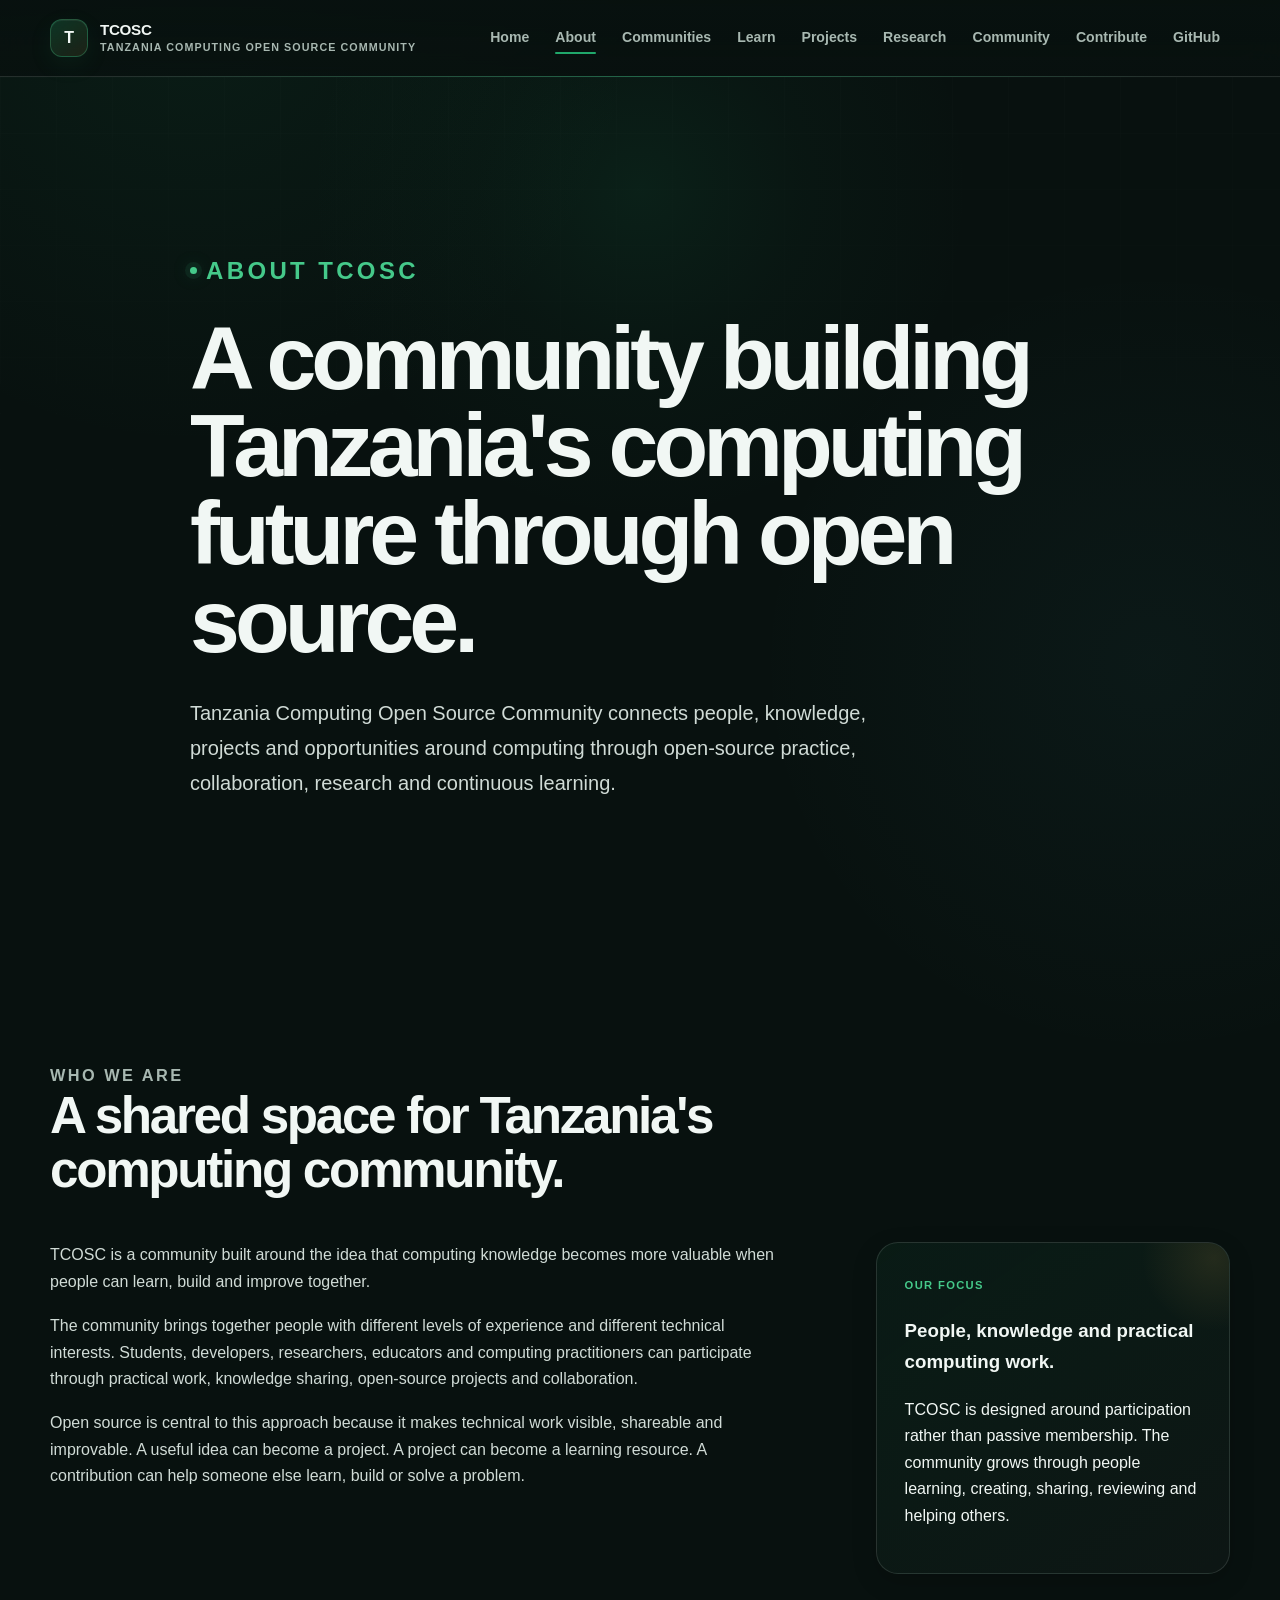
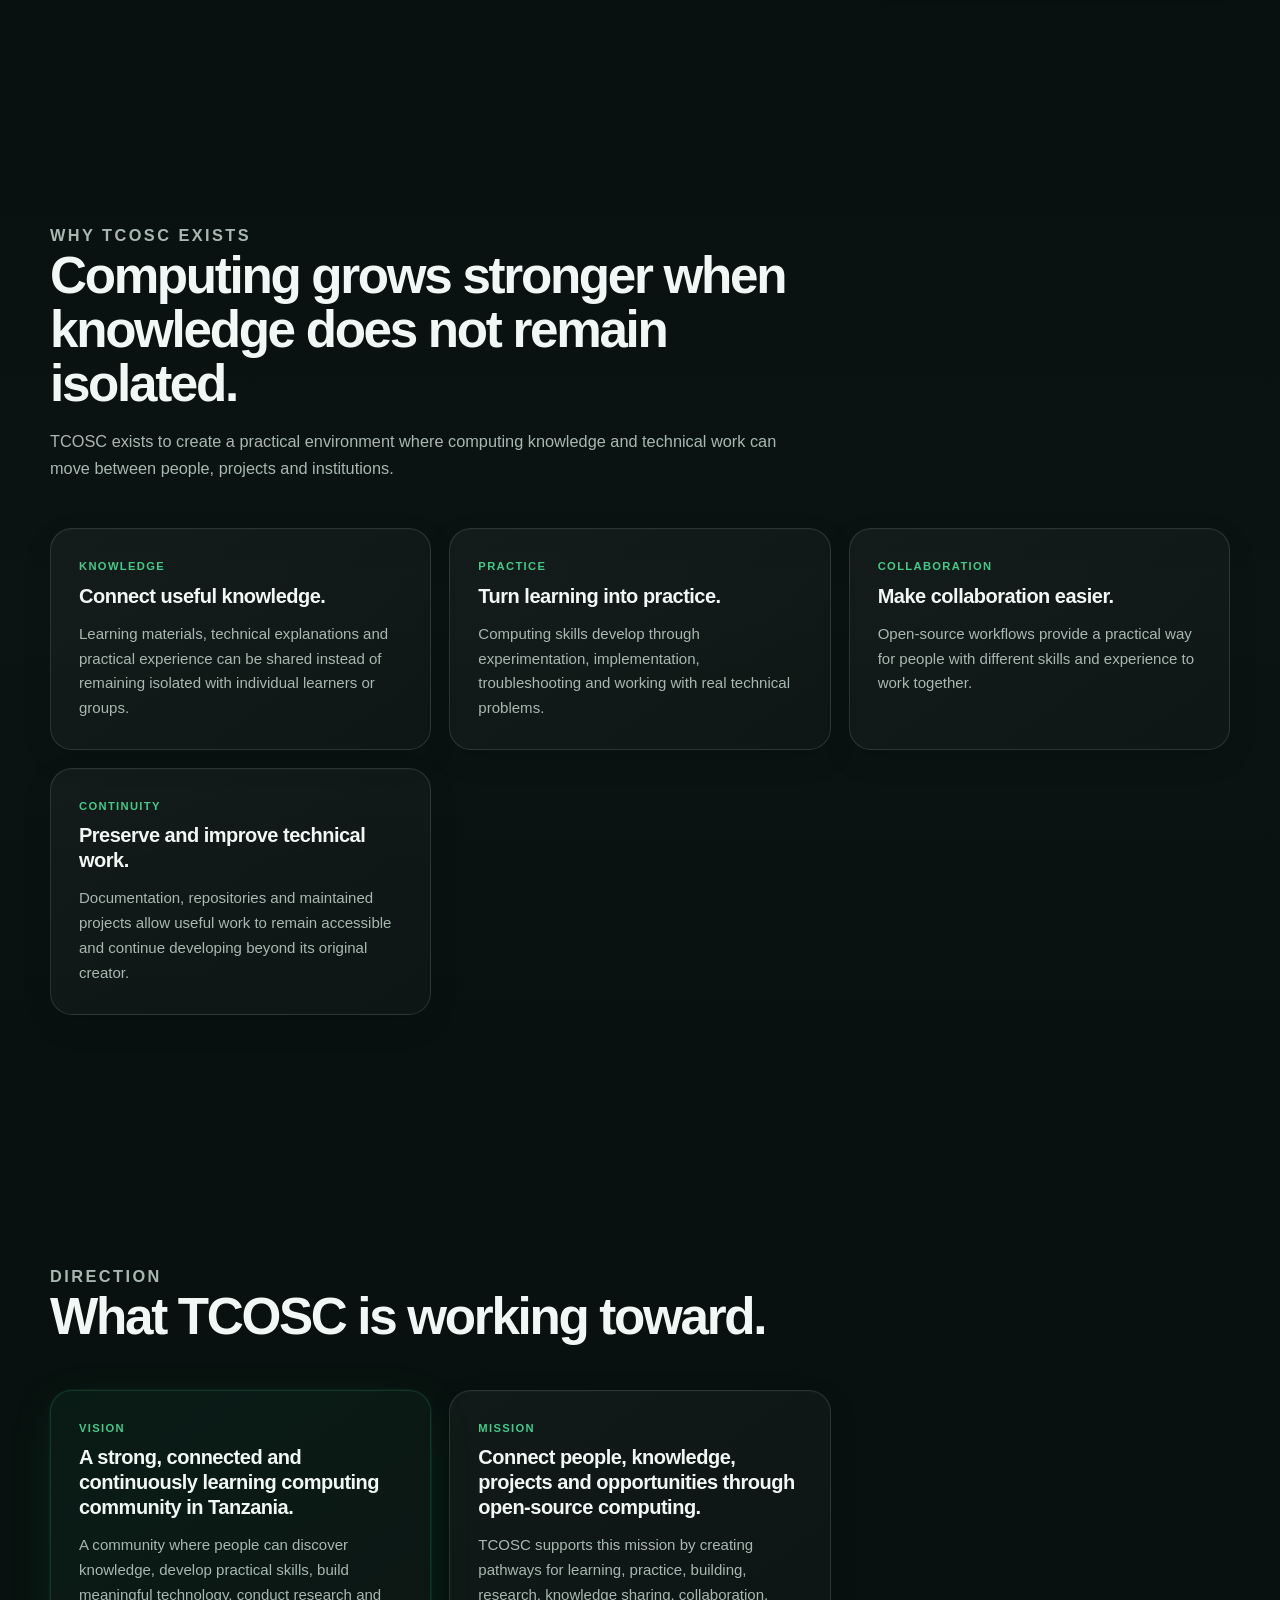
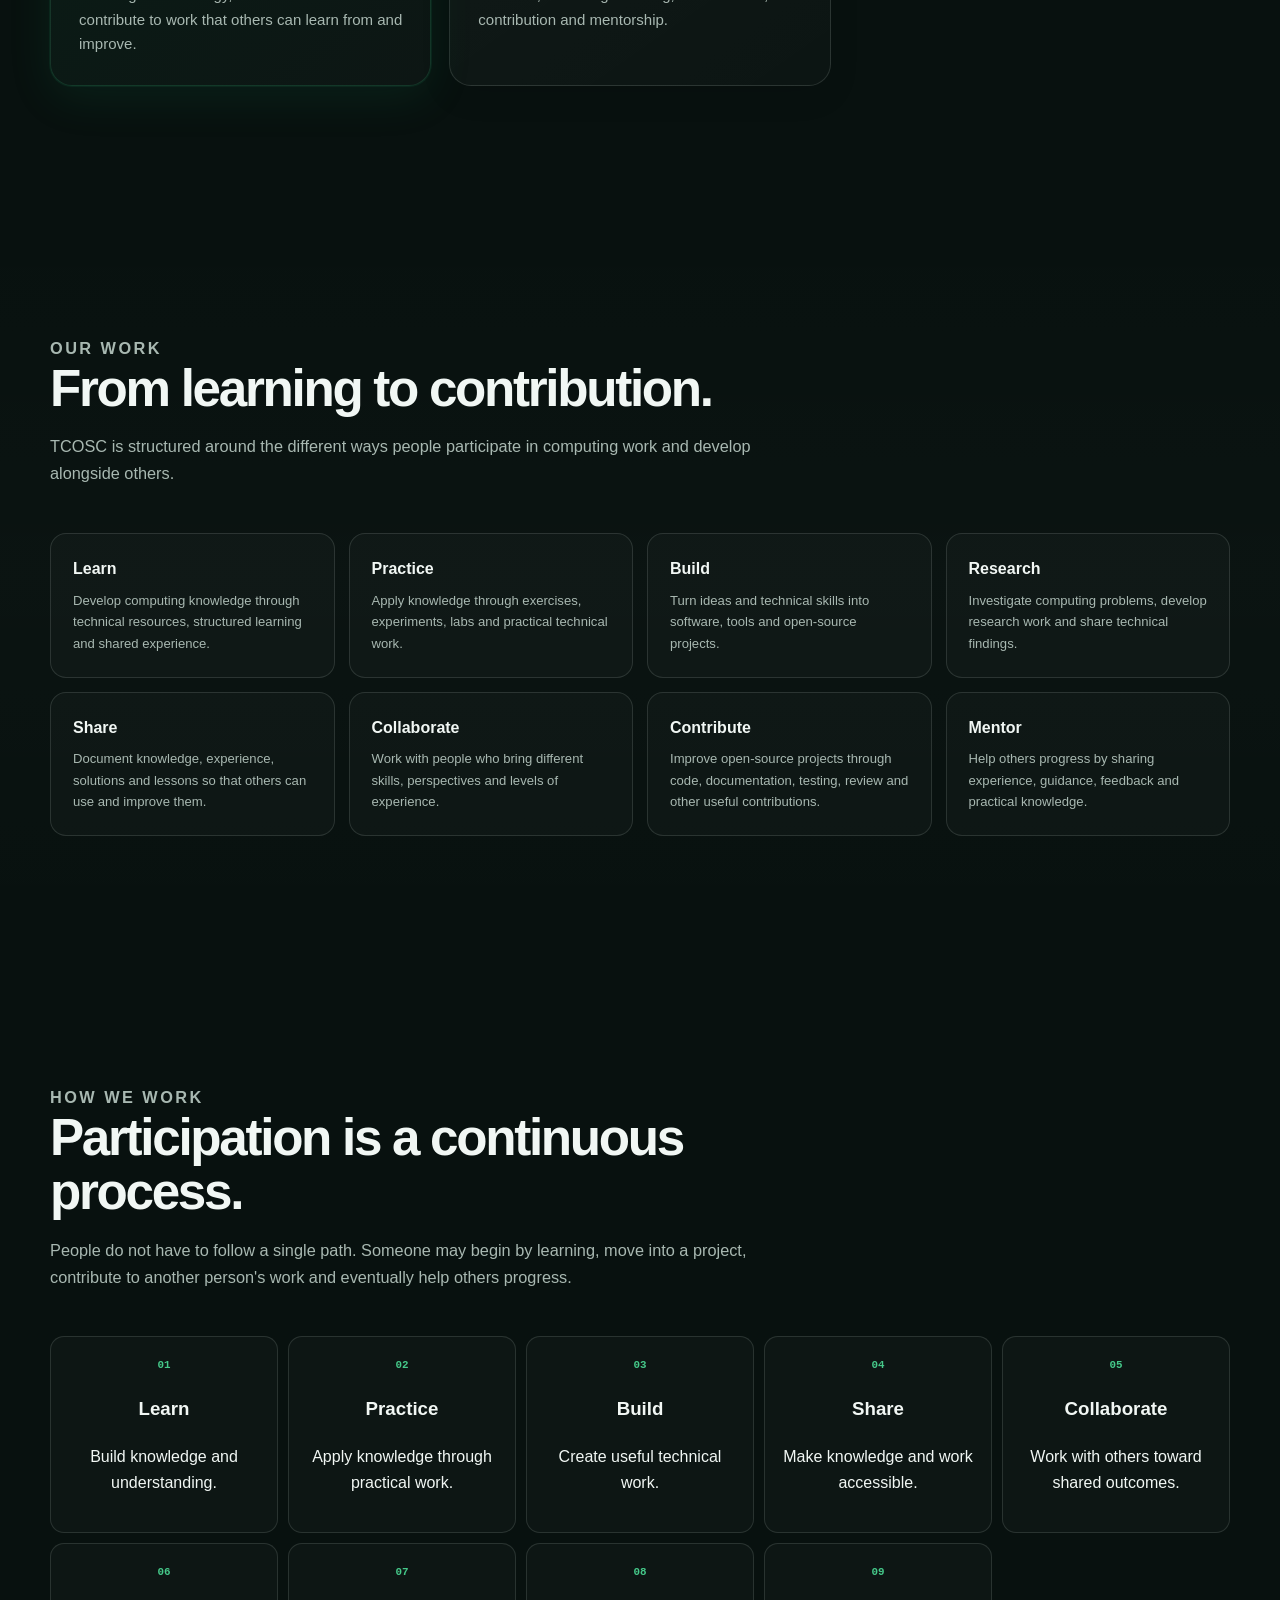
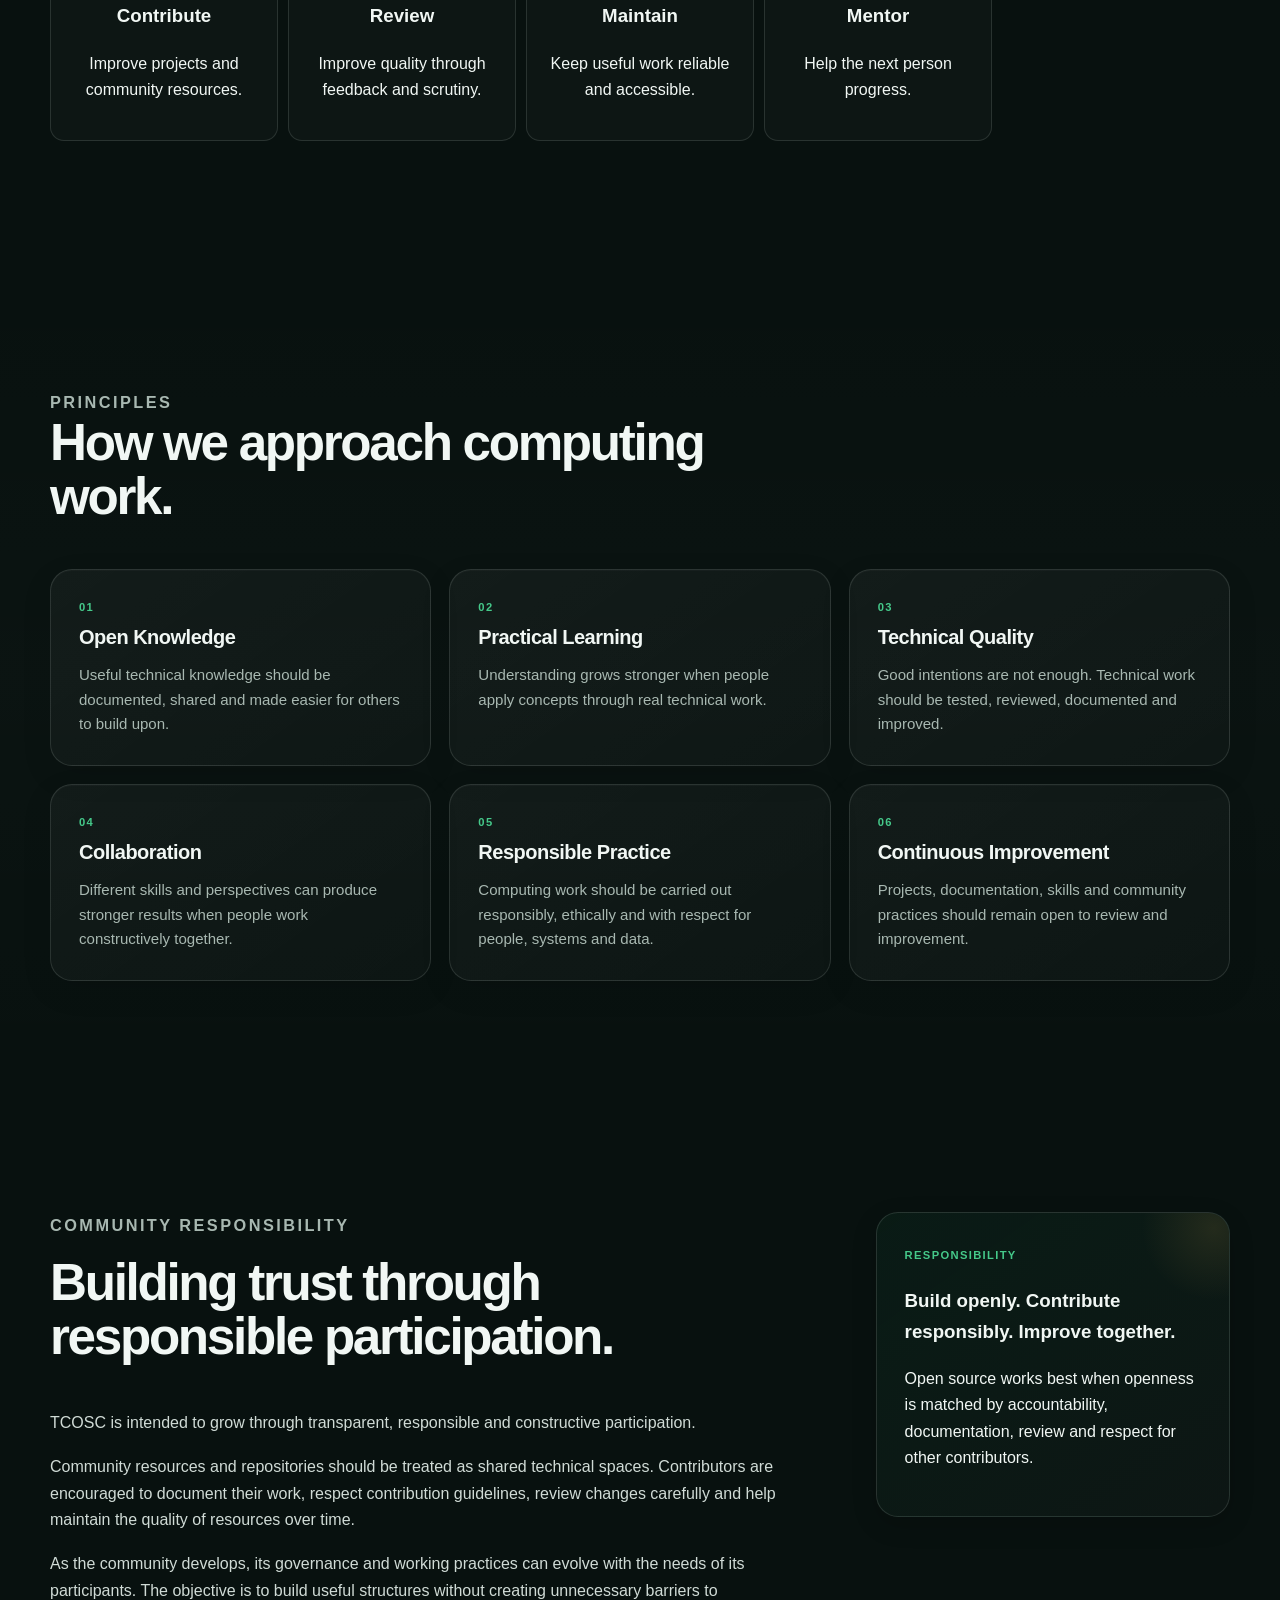
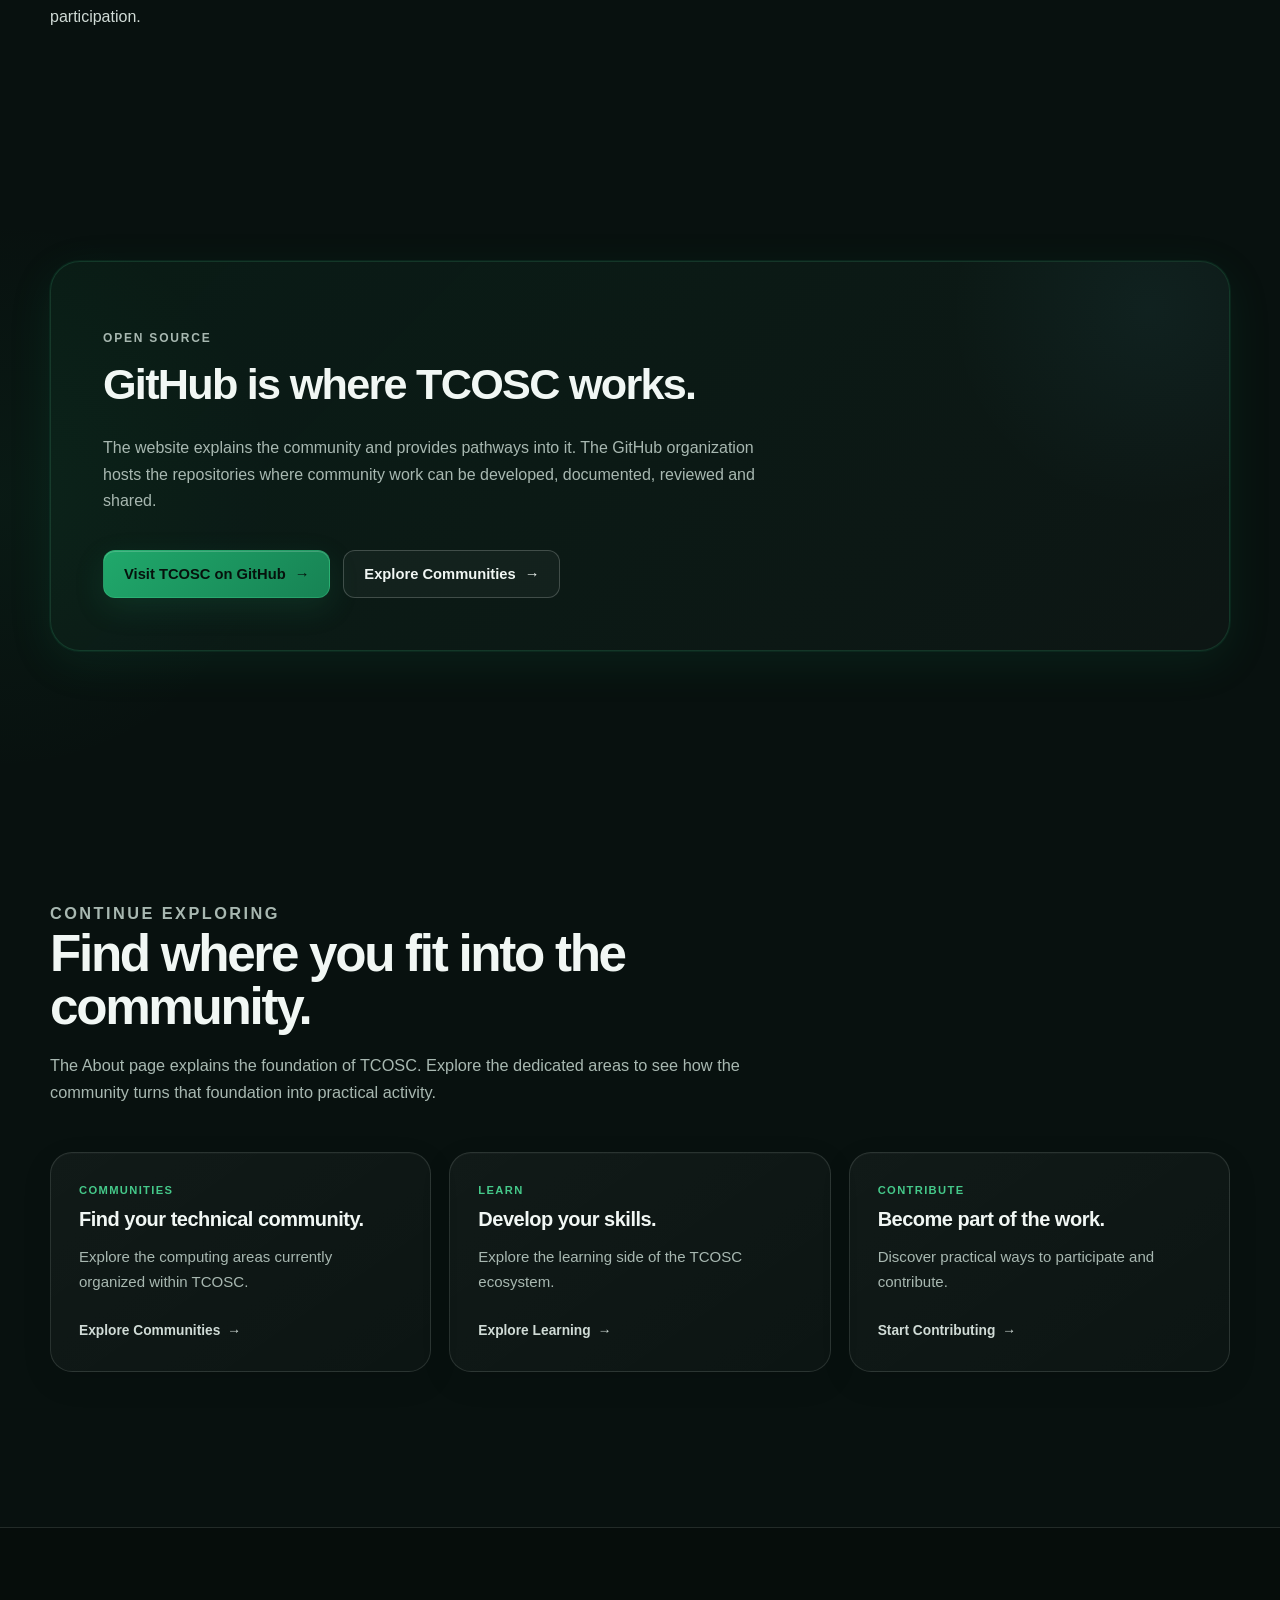
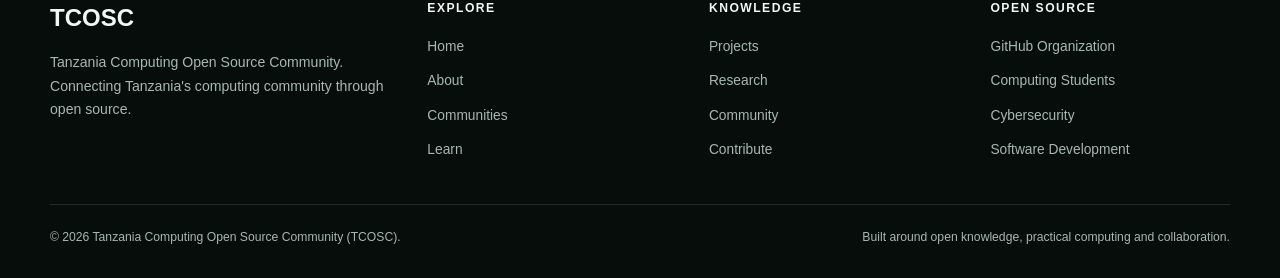
==== about.html @ e0415335 "Build TCOSC community website" ====
<!DOCTYPE html>
<html lang="en">
<head>
    <meta charset="UTF-8">
    <meta name="viewport" content="width=device-width, initial-scale=1.0">

    <meta
        name="description"
        content="Learn about the Tanzania Computing Open Source Community (TCOSC), why it exists, its mission, principles, and approach to open-source computing."
    >

    <meta name="theme-color" content="#08110f">

    <title>About | Tanzania Computing Open Source Community</title>

    <link rel="stylesheet" href="styles.css">
    <script src="script.js" defer></script>
</head>

<body>

    <!-- =========================================================
         GLOBAL HEADER
         ========================================================= -->

    <header class="site-header">
        <div class="container site-header__inner">

            <a class="site-brand" href="index.html" aria-label="TCOSC Home">
                <span class="site-brand__mark" aria-hidden="true">T</span>

                <span class="site-brand__text">
                    <span class="site-brand__name">TCOSC</span>
                    <span class="site-brand__descriptor">
                        Tanzania Computing Open Source Community
                    </span>
                </span>
            </a>

            <nav class="primary-navigation" aria-label="Primary navigation">

                <a href="index.html">Home</a>

                <a href="about.html" aria-current="page">About</a>

                <a href="communities.html">Communities</a>

                <a href="learn.html">Learn</a>

                <a href="projects.html">Projects</a>

                <a href="research.html">Research</a>

                <a href="community.html">Community</a>

                <a href="contribute.html">Contribute</a>

                <a
                    href="https://github.com/tanzania-computing-open-community"
                    target="_blank"
                    rel="noopener noreferrer"
                >
                    GitHub
                </a>

            </nav>

        </div>
    </header>


    <main>

        <!-- =====================================================
             ABOUT HERO
             ===================================================== -->

        <section class="hero">
            <div class="container hero__content">

                <p class="hero__eyebrow">
                    About TCOSC
                </p>

                <h1>
                    A community building Tanzania's computing future through open source.
                </h1>

                <p class="hero__lead">
                    Tanzania Computing Open Source Community connects people,
                    knowledge, projects and opportunities around computing through
                    open-source practice, collaboration, research and continuous learning.
                </p>

            </div>
        </section>


        <!-- =====================================================
             WHO WE ARE
             ===================================================== -->

        <section class="section">
            <div class="container">

                <div class="section-heading">
                    <p class="section-heading__eyebrow">
                        Who We Are
                    </p>

                    <h2>
                        A shared space for Tanzania's computing community.
                    </h2>
                </div>

                <div class="intro-grid">

                    <div class="intro-copy">

                        <p>
                            TCOSC is a community built around the idea that computing
                            knowledge becomes more valuable when people can learn,
                            build and improve together.
                        </p>

                        <p>
                            The community brings together people with different
                            levels of experience and different technical interests.
                            Students, developers, researchers, educators and computing
                            practitioners can participate through practical work,
                            knowledge sharing, open-source projects and collaboration.
                        </p>

                        <p>
                            Open source is central to this approach because it makes
                            technical work visible, shareable and improvable. A useful
                            idea can become a project. A project can become a learning
                            resource. A contribution can help someone else learn,
                            build or solve a problem.
                        </p>

                    </div>

                    <aside class="highlight-panel">

                        <span class="card__label">
                            Our Focus
                        </span>

                        <h3>
                            People, knowledge and practical computing work.
                        </h3>

                        <p>
                            TCOSC is designed around participation rather than
                            passive membership. The community grows through people
                            learning, creating, sharing, reviewing and helping others.
                        </p>

                    </aside>

                </div>

            </div>
        </section>


        <!-- =====================================================
             WHY TCOSC EXISTS
             ===================================================== -->

        <section class="section section--soft">
            <div class="container">

                <div class="section-heading">
                    <p class="section-heading__eyebrow">
                        Why TCOSC Exists
                    </p>

                    <h2>
                        Computing grows stronger when knowledge does not remain isolated.
                    </h2>

                    <p>
                        TCOSC exists to create a practical environment where
                        computing knowledge and technical work can move between
                        people, projects and institutions.
                    </p>
                </div>

                <div class="card-grid">

                    <article class="card">
                        <span class="card__label">Knowledge</span>

                        <h3>
                            Connect useful knowledge.
                        </h3>

                        <p>
                            Learning materials, technical explanations and practical
                            experience can be shared instead of remaining isolated
                            with individual learners or groups.
                        </p>
                    </article>


                    <article class="card">
                        <span class="card__label">Practice</span>

                        <h3>
                            Turn learning into practice.
                        </h3>

                        <p>
                            Computing skills develop through experimentation,
                            implementation, troubleshooting and working with real
                            technical problems.
                        </p>
                    </article>


                    <article class="card">
                        <span class="card__label">Collaboration</span>

                        <h3>
                            Make collaboration easier.
                        </h3>

                        <p>
                            Open-source workflows provide a practical way for people
                            with different skills and experience to work together.
                        </p>
                    </article>


                    <article class="card">
                        <span class="card__label">Continuity</span>

                        <h3>
                            Preserve and improve technical work.
                        </h3>

                        <p>
                            Documentation, repositories and maintained projects allow
                            useful work to remain accessible and continue developing
                            beyond its original creator.
                        </p>
                    </article>

                </div>

            </div>
        </section>


        <!-- =====================================================
             VISION & MISSION
             ===================================================== -->

        <section class="section">
            <div class="container">

                <div class="section-heading">
                    <p class="section-heading__eyebrow">
                        Direction
                    </p>

                    <h2>
                        What TCOSC is working toward.
                    </h2>
                </div>

                <div class="card-grid">

                    <article class="card card--featured">

                        <span class="card__label">
                            Vision
                        </span>

                        <h3>
                            A strong, connected and continuously learning computing
                            community in Tanzania.
                        </h3>

                        <p>
                            A community where people can discover knowledge,
                            develop practical skills, build meaningful technology,
                            conduct research and contribute to work that others
                            can learn from and improve.
                        </p>

                    </article>


                    <article class="card">

                        <span class="card__label">
                            Mission
                        </span>

                        <h3>
                            Connect people, knowledge, projects and opportunities
                            through open-source computing.
                        </h3>

                        <p>
                            TCOSC supports this mission by creating pathways for
                            learning, practice, building, research, knowledge
                            sharing, collaboration, contribution and mentorship.
                        </p>

                    </article>

                </div>

            </div>
        </section>


        <!-- =====================================================
             WHAT TCOSC DOES
             ===================================================== -->

        <section class="section section--soft">
            <div class="container">

                <div class="section-heading">
                    <p class="section-heading__eyebrow">
                        Our Work
                    </p>

                    <h2>
                        From learning to contribution.
                    </h2>

                    <p>
                        TCOSC is structured around the different ways people
                        participate in computing work and develop alongside others.
                    </p>
                </div>

                <div class="topic-grid">

                    <article class="topic">
                        <h3>Learn</h3>
                        <p>
                            Develop computing knowledge through technical resources,
                            structured learning and shared experience.
                        </p>
                    </article>


                    <article class="topic">
                        <h3>Practice</h3>
                        <p>
                            Apply knowledge through exercises, experiments, labs and
                            practical technical work.
                        </p>
                    </article>


                    <article class="topic">
                        <h3>Build</h3>
                        <p>
                            Turn ideas and technical skills into software, tools
                            and open-source projects.
                        </p>
                    </article>


                    <article class="topic">
                        <h3>Research</h3>
                        <p>
                            Investigate computing problems, develop research work
                            and share technical findings.
                        </p>
                    </article>


                    <article class="topic">
                        <h3>Share</h3>
                        <p>
                            Document knowledge, experience, solutions and lessons
                            so that others can use and improve them.
                        </p>
                    </article>


                    <article class="topic">
                        <h3>Collaborate</h3>
                        <p>
                            Work with people who bring different skills,
                            perspectives and levels of experience.
                        </p>
                    </article>


                    <article class="topic">
                        <h3>Contribute</h3>
                        <p>
                            Improve open-source projects through code, documentation,
                            testing, review and other useful contributions.
                        </p>
                    </article>


                    <article class="topic">
                        <h3>Mentor</h3>
                        <p>
                            Help others progress by sharing experience, guidance,
                            feedback and practical knowledge.
                        </p>
                    </article>

                </div>

            </div>
        </section>


        <!-- =====================================================
             HOW TCOSC WORKS
             ===================================================== -->

        <section class="section">
            <div class="container">

                <div class="section-heading">
                    <p class="section-heading__eyebrow">
                        How We Work
                    </p>

                    <h2>
                        Participation is a continuous process.
                    </h2>

                    <p>
                        People do not have to follow a single path. Someone may
                        begin by learning, move into a project, contribute to
                        another person's work and eventually help others progress.
                    </p>
                </div>


                <div class="cycle">

                    <div class="cycle__grid">

                        <article class="cycle__item">
                            <span class="cycle__step">01</span>
                            <h3>Learn</h3>
                            <p>Build knowledge and understanding.</p>
                        </article>

                        <article class="cycle__item">
                            <span class="cycle__step">02</span>
                            <h3>Practice</h3>
                            <p>Apply knowledge through practical work.</p>
                        </article>

                        <article class="cycle__item">
                            <span class="cycle__step">03</span>
                            <h3>Build</h3>
                            <p>Create useful technical work.</p>
                        </article>

                        <article class="cycle__item">
                            <span class="cycle__step">04</span>
                            <h3>Share</h3>
                            <p>Make knowledge and work accessible.</p>
                        </article>

                        <article class="cycle__item">
                            <span class="cycle__step">05</span>
                            <h3>Collaborate</h3>
                            <p>Work with others toward shared outcomes.</p>
                        </article>

                        <article class="cycle__item">
                            <span class="cycle__step">06</span>
                            <h3>Contribute</h3>
                            <p>Improve projects and community resources.</p>
                        </article>

                        <article class="cycle__item">
                            <span class="cycle__step">07</span>
                            <h3>Review</h3>
                            <p>Improve quality through feedback and scrutiny.</p>
                        </article>

                        <article class="cycle__item">
                            <span class="cycle__step">08</span>
                            <h3>Maintain</h3>
                            <p>Keep useful work reliable and accessible.</p>
                        </article>

                        <article class="cycle__item">
                            <span class="cycle__step">09</span>
                            <h3>Mentor</h3>
                            <p>Help the next person progress.</p>
                        </article>

                    </div>

                </div>

            </div>
        </section>


        <!-- =====================================================
             PRINCIPLES
             ===================================================== -->

        <section class="section section--soft">
            <div class="container">

                <div class="section-heading">
                    <p class="section-heading__eyebrow">
                        Principles
                    </p>

                    <h2>
                        How we approach computing work.
                    </h2>
                </div>


                <div class="card-grid">

                    <article class="card">
                        <span class="card__label">01</span>
                        <h3>Open Knowledge</h3>
                        <p>
                            Useful technical knowledge should be documented,
                            shared and made easier for others to build upon.
                        </p>
                    </article>


                    <article class="card">
                        <span class="card__label">02</span>
                        <h3>Practical Learning</h3>
                        <p>
                            Understanding grows stronger when people apply concepts
                            through real technical work.
                        </p>
                    </article>


                    <article class="card">
                        <span class="card__label">03</span>
                        <h3>Technical Quality</h3>
                        <p>
                            Good intentions are not enough. Technical work should
                            be tested, reviewed, documented and improved.
                        </p>
                    </article>


                    <article class="card">
                        <span class="card__label">04</span>
                        <h3>Collaboration</h3>
                        <p>
                            Different skills and perspectives can produce stronger
                            results when people work constructively together.
                        </p>
                    </article>


                    <article class="card">
                        <span class="card__label">05</span>
                        <h3>Responsible Practice</h3>
                        <p>
                            Computing work should be carried out responsibly,
                            ethically and with respect for people, systems and data.
                        </p>
                    </article>


                    <article class="card">
                        <span class="card__label">06</span>
                        <h3>Continuous Improvement</h3>
                        <p>
                            Projects, documentation, skills and community practices
                            should remain open to review and improvement.
                        </p>
                    </article>

                </div>

            </div>
        </section>


        <!-- =====================================================
             COMMUNITY RESPONSIBILITY
             ===================================================== -->

        <section class="section">
            <div class="container">

                <div class="intro-grid">

                    <div class="intro-copy">

                        <div class="section-heading">
                            <p class="section-heading__eyebrow">
                                Community Responsibility
                            </p>

                            <h2>
                                Building trust through responsible participation.
                            </h2>
                        </div>

                        <p>
                            TCOSC is intended to grow through transparent,
                            responsible and constructive participation.
                        </p>

                        <p>
                            Community resources and repositories should be treated
                            as shared technical spaces. Contributors are encouraged
                            to document their work, respect contribution guidelines,
                            review changes carefully and help maintain the quality
                            of resources over time.
                        </p>

                        <p>
                            As the community develops, its governance and working
                            practices can evolve with the needs of its participants.
                            The objective is to build useful structures without
                            creating unnecessary barriers to participation.
                        </p>

                    </div>


                    <aside class="highlight-panel">

                        <span class="card__label">
                            Responsibility
                        </span>

                        <h3>
                            Build openly. Contribute responsibly. Improve together.
                        </h3>

                        <p>
                            Open source works best when openness is matched by
                            accountability, documentation, review and respect for
                            other contributors.
                        </p>

                    </aside>

                </div>

            </div>
        </section>


        <!-- =====================================================
             OPEN SOURCE & GITHUB
             ===================================================== -->

        <section class="section section--featured">
            <div class="container">

                <div class="github-panel">

                    <div>
                        <p class="section-heading__eyebrow">
                            Open Source
                        </p>

                        <h2>
                            GitHub is where TCOSC works.
                        </h2>

                        <p>
                            The website explains the community and provides
                            pathways into it. The GitHub organization hosts the
                            repositories where community work can be developed,
                            documented, reviewed and shared.
                        </p>
                    </div>

                    <div class="hero__actions">

                        <a
                            class="button button--primary"
                            href="https://github.com/tanzania-computing-open-community"
                            target="_blank"
                            rel="noopener noreferrer"
                        >
                            Visit TCOSC on GitHub
                            <span class="button__arrow" aria-hidden="true">→</span>
                        </a>

                        <a
                            class="button button--secondary"
                            href="communities.html"
                        >
                            Explore Communities
                            <span class="button__arrow" aria-hidden="true">→</span>
                        </a>

                    </div>

                </div>

            </div>
        </section>


        <!-- =====================================================
             PARTICIPATE
             ===================================================== -->

       <section class="section">
            <div class="container">

                <div class="section-heading">
                    <p class="section-heading__eyebrow">
                        Continue Exploring
                    </p>

                    <h2>
                        Find where you fit into the community.
                    </h2>

                    <p>
                        The About page explains the foundation of TCOSC.
                        Explore the dedicated areas to see how the community
                        turns that foundation into practical activity.
                    </p>
                </div>


                <div class="card-grid">

                    <article class="card">
                        <span class="card__label">Communities</span>
                        <h3>
                            Find your technical community.
                        </h3>
                        <p>
                            Explore the computing areas currently organized within TCOSC.
                        </p>
                        <a class="card__link" href="communities.html">
                            Explore Communities
                            <span aria-hidden="true">→</span>
                        </a>
                    </article>


                    <article class="card">
                        <span class="card__label">Learn</span>
                        <h3>
                            Develop your skills.
                        </h3>
                        <p>
                            Explore the learning side of the TCOSC ecosystem.
                        </p>
                        <a class="card__link" href="learn.html">
                            Explore Learning
                            <span aria-hidden="true">→</span>
                        </a>
                    </article>


                    <article class="card">
                        <span class="card__label">Contribute</span>
                        <h3>
                            Become part of the work.
                        </h3>
                        <p>
                            Discover practical ways to participate and contribute.
                        </p>
                        <a class="card__link" href="contribute.html">
                            Start Contributing
                            <span aria-hidden="true">→</span>
                        </a>
                    </article>

                </div>

            </div>
        </section>

    </main>


    <!-- =========================================================
         GLOBAL FOOTER
         ========================================================= -->

    <footer class="site-footer">
        <div class="container site-footer__inner">

            <div>

                <h2>
                    TCOSC
                </h2>

                <p>
                    Tanzania Computing Open Source Community.
                    Connecting Tanzania's computing community
                    through open source.
                </p>

            </div>



             <div>

                <h3>
                    Explore
                </h3>

                <ul>

                    <li>
                        <a href="index.html">
                            Home
                        </a>
                    </li>

                    <li>
                        <a href="about.html">
                            About
                        </a>
                    </li>

                    <li>
                        <a href="communities.html">
                            Communities
                        </a>
                    </li>

                    <li>
                        <a href="learn.html">
                            Learn
                        </a>
                    </li>

                </ul>

            </div>


            <!--KNOWLEDGE-->


            <div>

                <h3>
                    Knowledge
                </h3>

                <ul>

                    <li>
                        <a href="projects.html">
                            Projects
                        </a>
                    </li>

                    <li>
                        <a href="research.html">
                            Research
                        </a>
                    </li>

                    <li>
                        <a href="community.html">
                            Community
                        </a>
                    </li>

                    <li>
                        <a href="contribute.html">
                            Contribute
                        </a>
                    </li>

                </ul>

            </div>


            <div>

                <h3>
                    Open Source
                </h3>

                <ul>

                    <li>
                        <a
                            href="https://github.com/tanzania-computing-open-community"
                            target="_blank"
                            rel="noopener noreferrer"
                        >
                            GitHub Organization
                        </a>
                    </li>

                    <li>
                        <a
                            href="https://github.com/tanzania-computing-open-community/tanzania-computing-students"
                            target="_blank"
                            rel="noopener noreferrer"
                        >
                            Computing Students
                        </a>
                    </li>

                    <li>
                        <a
                            href="https://github.com/tanzania-computing-open-community/tanzania-cybersecurity"
                            target="_blank"
                            rel="noopener noreferrer"
                        >
                            Cybersecurity
                        </a>
                    </li>

                    <li>
                        <a
                            href="https://github.com/tanzania-computing-open-community/tanzania-software-development"
                            target="_blank"
                            rel="noopener noreferrer"
                        >
                            Software Development
                        </a>
                    </li>

                </ul>

            </div>

        </div>


        <div class="container site-footer__bottom">

            <p>
                © 2026 Tanzania Computing Open Source Community (TCOSC).
            </p>

            <p>
                Built around open knowledge, practical computing and collaboration.
            </p>

        </div>

    </footer>

</body>
</html>
---- styles.css ----
/* =========================================================
   TCOSC — Tanzania Computing Open Source Community
   Global Website Design System
   ========================================================= */

/* ---------------------------------------------------------
   01. Design Tokens
   --------------------------------------------------------- */

:root {
    /* Core surfaces */
    --color-bg: #08110f;
    --color-bg-soft: #0b1714;
    --color-surface: #0f1d19;
    --color-surface-raised: #13241f;
    --color-surface-hover: #172b25;

    /* Borders */
    --color-border: rgba(214, 226, 220, 0.14);
    --color-border-strong: rgba(214, 226, 220, 0.23);

    /* Tanzania-inspired identity */
    --color-green: #20a86b;
    --color-green-light: #45c98a;
    --color-green-dark: #13744a;

    --color-gold: #d6a84f;
    --color-gold-light: #e5c273;

    /* Supporting technical accent */
    --color-cyan: #55c7d9;

    /* Typography */
    --color-text: #f1f7f4;
    --color-text-soft: #d0dbd6;
    --color-text-muted: #a8b8b1;
    --color-text-faint: #879891;

    /* Status */
    --color-success: #55d99a;

    /* Shadows */
    --shadow-sm: 0 8px 24px rgba(0, 0, 0, 0.18);
    --shadow-md: 0 18px 45px rgba(0, 0, 0, 0.24);
    --shadow-lg: 0 28px 70px rgba(0, 0, 0, 0.32);

    /* Soft identity glows */
    --glow-green:
        0 0 0 1px rgba(32, 168, 107, 0.10),
        0 12px 45px rgba(32, 168, 107, 0.10);

    --glow-green-hover:
        0 0 0 1px rgba(69, 201, 138, 0.28),
        0 18px 55px rgba(32, 168, 107, 0.18);

    --glow-gold:
        0 0 0 1px rgba(214, 168, 79, 0.10),
        0 14px 45px rgba(214, 168, 79, 0.08);

    /* Layout */
    --container-width: 1180px;
    --container-wide: 1280px;
    --content-width: 820px;

    /* Radius */
    --radius-sm: 10px;
    --radius-md: 16px;
    --radius-lg: 22px;
    --radius-xl: 30px;

    /* Motion */
    --transition-fast: 160ms ease;
    --transition-base: 240ms ease;
    --transition-slow: 420ms ease;

    /* Typography */
    --font-sans:
        Inter,
        ui-sans-serif,
        -apple-system,
        BlinkMacSystemFont,
        "Segoe UI",
        Roboto,
        Helvetica,
        Arial,
        sans-serif;

    --font-mono:
        "SFMono-Regular",
        Consolas,
        "Liberation Mono",
        Menlo,
        monospace;
}


/* ---------------------------------------------------------
   02. Reset / Base
   --------------------------------------------------------- */

*,
*::before,
*::after {
    box-sizing: border-box;
}

html {
    scroll-behavior: smooth;
    scroll-padding-top: 90px;
}

body {
    margin: 0;
    min-width: 320px;

    background:
        radial-gradient(
            circle at 15% 0%,
            rgba(32, 168, 107, 0.08),
            transparent 28rem
        ),
        radial-gradient(
            circle at 90% 8%,
            rgba(85, 199, 217, 0.045),
            transparent 25rem
        ),
        var(--color-bg);

    color: var(--color-text);
    font-family: var(--font-sans);
    font-size: 16px;
    line-height: 1.65;

    -webkit-font-smoothing: antialiased;
    text-rendering: optimizeLegibility;
}

img,
svg {
    display: block;
    max-width: 100%;
}

img {
    height: auto;
}

button,
input,
textarea,
select {
    font: inherit;
}

button,
a {
    -webkit-tap-highlight-color: transparent;
}

a {
    color: inherit;
}

::selection {
    background: rgba(32, 168, 107, 0.30);
    color: var(--color-text);
}


/* ---------------------------------------------------------
   03. Accessibility
   --------------------------------------------------------- */

.skip-link {
    position: fixed;
    top: 12px;
    left: 12px;
    z-index: 1000;

    transform: translateY(-180%);

    padding: 10px 16px;

    border-radius: var(--radius-sm);
    background: var(--color-green);
    color: #06100c;

    font-weight: 700;
    text-decoration: none;

    transition: transform var(--transition-fast);
}

.skip-link:focus {
    transform: translateY(0);
}

:focus-visible {
    outline: 3px solid rgba(85, 199, 217, 0.75);
    outline-offset: 4px;
}


/* ---------------------------------------------------------
   04. Global Layout
   --------------------------------------------------------- */

.container {
    width: min(
        calc(100% - 40px),
        var(--container-width)
    );

    margin-inline: auto;
}

.container--wide {
    width: min(
        calc(100% - 40px),
        var(--container-wide)
    );

    margin-inline: auto;
}

.content-width {
    width: min(100%, var(--content-width));
}

section {
    position: relative;
}


/* ---------------------------------------------------------
   05. Header / Navigation
   --------------------------------------------------------- */

.site-header {
    position: sticky;
    top: 0;
    z-index: 100;

    border-bottom: 1px solid var(--color-border);

    background:
        linear-gradient(
            to bottom,
            rgba(8, 17, 15, 0.94),
            rgba(8, 17, 15, 0.84)
        );

    backdrop-filter: blur(18px);
    -webkit-backdrop-filter: blur(18px);
}

.site-header::after {
    content: "";

    position: absolute;
    right: 8%;
    bottom: -1px;
    left: 8%;

    height: 1px;

    background:
        linear-gradient(
            90deg,
            transparent,
            rgba(32, 168, 107, 0.45),
            transparent
        );

    pointer-events: none;
}

.site-header__inner {
    min-height: 76px;

    display: flex;
    align-items: center;
    justify-content: space-between;
    gap: 32px;
}

.site-brand {
    display: inline-flex;
    align-items: center;
    gap: 12px;

    color: var(--color-text);
    text-decoration: none;

    font-weight: 800;
    letter-spacing: -0.02em;
}

.site-brand__mark {
    width: 38px;
    height: 38px;

    display: grid;
    place-items: center;

    border: 1px solid rgba(69, 201, 138, 0.30);
    border-radius: 12px;

    background:
        linear-gradient(
            145deg,
            rgba(32, 168, 107, 0.24),
            rgba(214, 168, 79, 0.10)
        );

    box-shadow:
        inset 0 1px 0 rgba(255, 255, 255, 0.06),
        0 8px 24px rgba(32, 168, 107, 0.08);
}

.site-brand__text {
    display: flex;
    flex-direction: column;

    line-height: 1.05;
}

.site-brand__name {
    font-size: 0.95rem;
}

.site-brand__descriptor {
    margin-top: 4px;

    color: var(--color-text-muted);

    font-size: 0.67rem;
    font-weight: 600;
    letter-spacing: 0.10em;
    text-transform: uppercase;
}

.primary-navigation {
    display: flex;
    align-items: center;
    justify-content: flex-end;
    gap: 6px;

    flex-wrap: wrap;
}

.primary-navigation a {
    position: relative;

    padding: 8px 10px;

    border-radius: 9px;

    color: var(--color-text-muted);

    font-size: 0.88rem;
    font-weight: 600;
    text-decoration: none;

    transition:
        color var(--transition-fast),
        background-color var(--transition-fast);
}

.primary-navigation a::after {
    content: "";

    position: absolute;
    right: 10px;
    bottom: 4px;
    left: 10px;

    height: 2px;

    border-radius: 2px;

    background: var(--color-green);

    transform: scaleX(0);
    transform-origin: center;

    transition: transform var(--transition-fast);
}

.primary-navigation a:hover {
    background: rgba(255, 255, 255, 0.035);
    color: var(--color-text);
}

.primary-navigation a:hover::after,
.primary-navigation a[aria-current="page"]::after {
    transform: scaleX(1);
}


/* ---------------------------------------------------------
   06. Hero
   --------------------------------------------------------- */

.hero {
    position: relative;
    overflow: hidden;

    padding:
        clamp(90px, 12vw, 150px)
        0
        clamp(80px, 10vw, 130px);
}

.hero::before {
    content: "";

    position: absolute;
    top: -14rem;
    left: 50%;

    width: 42rem;
    height: 42rem;

    border-radius: 50%;

    background:
        radial-gradient(
            circle,
            rgba(32, 168, 107, 0.10) 0%,
            rgba(32, 168, 107, 0.035) 34%,
            transparent 70%
        );

    transform: translateX(-50%);

    pointer-events: none;
}

.hero::after {
    content: "";

    position: absolute;
    inset: 0;

    background-image:
        linear-gradient(
            rgba(255, 255, 255, 0.018) 1px,
            transparent 1px
        ),
        linear-gradient(
            90deg,
            rgba(255, 255, 255, 0.018) 1px,
            transparent 1px
        );

    background-size: 56px 56px;

    mask-image: linear-gradient(
        to bottom,
        black,
        transparent 72%
    );

    -webkit-mask-image: linear-gradient(
        to bottom,
        black,
        transparent 72%
    );

    opacity: 0.45;

    pointer-events: none;
}

.hero__content {
    position: relative;
    z-index: 1;

    max-width: 900px;
}

.hero__eyebrow {
    display: inline-flex;
    align-items: center;
    gap: 9px;

    margin-bottom: 24px;

    color: var(--color-green-light);

    font-size: 1.5rem;
    font-weight: 800;
    letter-spacing: 0.14em;
    text-transform: uppercase;
}

.hero__eyebrow::before {
    content: "";

    width: 7px;
    height: 7px;

    border-radius: 50%;

    background: var(--color-green-light);

    box-shadow:
        0 0 0 5px rgba(69, 201, 138, 0.08),
        0 0 18px rgba(69, 201, 138, 0.35);
}

.hero h1 {
    max-width: 950px;

    margin: 0;

    color: var(--color-text);

    font-size: clamp(2.7rem, 7vw, 5.9rem);
    font-weight: 850;
    letter-spacing: -0.055em;
    line-height: 0.98;
}

.hero h1 strong,
.hero .accent {
    color: var(--color-green-light);
}

.hero__lead {
    max-width: 720px;

    margin:
        30px
        0
        0;

    color: var(--color-text-soft);

    font-size: clamp(1.05rem, 2vw, 1.25rem);
    line-height: 1.75;
}

.hero__actions {
    display: flex;
    flex-wrap: wrap;
    gap: 13px;

    margin-top: 36px;
}


/* ---------------------------------------------------------
   07. Buttons
   --------------------------------------------------------- */

.button {
    position: relative;

    display: inline-flex;
    align-items: center;
    justify-content: center;
    gap: 9px;

    min-height: 48px;

    padding: 12px 20px;

    border: 1px solid transparent;
    border-radius: 12px;

    font-size: 0.92rem;
    font-weight: 750;
    line-height: 1;
    text-decoration: none;

    cursor: pointer;

    transition:
        transform var(--transition-base),
        border-color var(--transition-base),
        background-color var(--transition-base),
        box-shadow var(--transition-base),
        color var(--transition-base);
}

.button:hover {
    transform: translateY(-2px);
}

.button:active {
    transform: translateY(0);
}

.button--primary {
    border-color: rgba(69, 201, 138, 0.32);

    background:
        linear-gradient(
            135deg,
            #20a86b,
            #178354
        );

    color: #06110c;

    box-shadow:
        0 10px 30px rgba(32, 168, 107, 0.15),
        inset 0 1px 0 rgba(255, 255, 255, 0.18);
}

.button--primary:hover {
    border-color: rgba(105, 224, 159, 0.55);

    box-shadow:
        0 15px 38px rgba(32, 168, 107, 0.24),
        0 0 28px rgba(32, 168, 107, 0.10);
}

.button--secondary {
    border-color: var(--color-border-strong);

    background: rgba(255, 255, 255, 0.035);

    color: var(--color-text);
}

.button--secondary:hover {
    border-color: rgba(69, 201, 138, 0.28);

    background: rgba(32, 168, 107, 0.07);

    box-shadow: var(--glow-green);
}

.button__arrow {
    transition: transform var(--transition-fast);
}

.button:hover .button__arrow {
    transform: translateX(3px);
}


/* ---------------------------------------------------------
   08. Section Structure
   --------------------------------------------------------- */

.section {
    padding: clamp(75px, 9vw, 120px) 0;
}

.section--soft {
    background:
        linear-gradient(
            180deg,
            transparent,
            rgba(255, 255, 255, 0.012),
            transparent
        );
}

.section--featured {
    overflow: hidden;
}

.section--featured::before {
    content: "";

    position: absolute;
    top: 10%;
    left: -18rem;

    width: 36rem;
    height: 36rem;

    border-radius: 50%;

    background:
        radial-gradient(
            circle,
            rgba(32, 168, 107, 0.06),
            transparent 68%
        );

    pointer-events: none;
}

.section-heading {
    max-width: 760px;

    margin-bottom: 46px;
}

.section-heading__eyebrow {
    margin-bottom: 10px;

    color: var(--color-green-light);

    font-size: 0.75rem;
    font-weight: 800;
    letter-spacing: 0.15em;
    text-transform: uppercase;
}

.section-heading h2 {
    margin: 0;

    color: var(--color-text);

    font-size: clamp(2rem, 4vw, 3.35rem);
    font-weight: 800;
    letter-spacing: -0.045em;
    line-height: 1.05;
}

.section-heading p {
    margin: 18px 0 0;

    color: var(--color-text-muted);

    font-size: 1.02rem;
}


/* ---------------------------------------------------------
   09. About / Intro Content
   --------------------------------------------------------- */

.intro-grid {
    display: grid;
    grid-template-columns:
        minmax(0, 1.35fr)
        minmax(280px, 0.65fr);

    gap: clamp(35px, 7vw, 90px);

    align-items: start;
}

.intro-copy {
    color: var(--color-text-soft);
}

.intro-copy p {
    margin: 0 0 18px;
}

.intro-copy p:last-child {
    margin-bottom: 0;
}

.highlight-panel {
    position: relative;

    padding: 28px;

    border: 1px solid var(--color-border);
    border-radius: var(--radius-lg);

    background:
        linear-gradient(
            145deg,
            rgba(32, 168, 107, 0.07),
            rgba(255, 255, 255, 0.025)
        );

    box-shadow: var(--shadow-sm);

    overflow: hidden;
}

.highlight-panel::before {
    content: "";

    position: absolute;
    top: -60px;
    right: -60px;

    width: 150px;
    height: 150px;

    border-radius: 50%;

    background:
        radial-gradient(
            circle,
            rgba(214, 168, 79, 0.12),
            transparent 68%
        );
}

.highlight-panel__label {
    color: var(--color-gold-light);

    font-size: 0.72rem;
    font-weight: 800;
    letter-spacing: 0.13em;
    text-transform: uppercase;
}

.highlight-panel__title {
    margin: 12px 0 0;

    font-size: 1.4rem;
    font-weight: 750;
    line-height: 1.25;
}


/* ---------------------------------------------------------
   10. Card System
   --------------------------------------------------------- */

.card-grid {
    display: grid;
    grid-template-columns:
        repeat(3, minmax(0, 1fr));

    gap: 18px;
}

.card {
    position: relative;

    display: flex;
    flex-direction: column;

    min-height: 100%;

    padding: 28px;

    border: 1px solid var(--color-border);
    border-radius: var(--radius-lg);

    background:
        linear-gradient(
            145deg,
            rgba(255, 255, 255, 0.038),
            rgba(255, 255, 255, 0.018)
        );

    box-shadow:
        0 10px 30px rgba(0, 0, 0, 0.10),
        inset 0 1px 0 rgba(255, 255, 255, 0.025);

    overflow: hidden;

    transition:
        transform var(--transition-slow),
        border-color var(--transition-base),
        background-color var(--transition-base),
        box-shadow var(--transition-slow);
}

.card::before {
    content: "";

    position: absolute;
    top: 0;
    right: 22%;
    left: 22%;

    height: 1px;

    background:
        linear-gradient(
            90deg,
            transparent,
            rgba(69, 201, 138, 0.35),
            transparent
        );

    opacity: 0;

    transition: opacity var(--transition-base);
}

.card::after {
    content: "";

    position: absolute;
    top: -100px;
    right: -100px;

    width: 200px;
    height: 200px;

    border-radius: 50%;

    background:
        radial-gradient(
            circle,
            rgba(32, 168, 107, 0.075),
            transparent 68%
        );

    opacity: 0;

    transition: opacity var(--transition-slow);
}

.card:hover {
    transform: translateY(-7px);

    border-color:
        rgba(69, 201, 138, 0.22);

    background:
        linear-gradient(
            145deg,
            rgba(32, 168, 107, 0.075),
            rgba(255, 255, 255, 0.025)
        );

    box-shadow: var(--glow-green-hover);
}

.card:hover::before,
.card:hover::after {
    opacity: 1;
}

.card__icon {
    position: relative;
    z-index: 1;

    width: 48px;
    height: 48px;

    display: grid;
    place-items: center;

    margin-bottom: 25px;

    border: 1px solid rgba(69, 201, 138, 0.18);
    border-radius: 14px;

    background:
        linear-gradient(
            145deg,
            rgba(32, 168, 107, 0.14),
            rgba(214, 168, 79, 0.05)
        );

    color: var(--color-green-light);

    box-shadow:
        inset 0 1px 0 rgba(255, 255, 255, 0.05);
}

.card__label {
    position: relative;
    z-index: 1;

    margin-bottom: 8px;

    color: var(--color-green-light);

    font-size: 0.70rem;
    font-weight: 800;
    letter-spacing: 0.12em;
    text-transform: uppercase;
}

.card h3,
.card h4 {
    position: relative;
    z-index: 1;

    margin: 0;

    color: var(--color-text);

    font-size: 1.25rem;
    font-weight: 750;
    letter-spacing: -0.025em;
    line-height: 1.25;
}

.card p {
    position: relative;
    z-index: 1;

    margin: 13px 0 0;

    color: var(--color-text-muted);

    font-size: 0.94rem;
}

.card__link {
    position: relative;
    z-index: 1;

    display: inline-flex;
    align-items: center;
    gap: 7px;

    margin-top: auto;
    padding-top: 25px;

    color: var(--color-text-soft);

    font-size: 0.86rem;
    font-weight: 750;
    text-decoration: none;

    transition:
        color var(--transition-fast),
        gap var(--transition-fast);
}

.card__link:hover {
    color: var(--color-green-light);
    gap: 10px;
}


/* ---------------------------------------------------------
   11. Featured Cards
   --------------------------------------------------------- */

.card--featured {
    border-color: rgba(69, 201, 138, 0.17);

    background:
        linear-gradient(
            145deg,
            rgba(32, 168, 107, 0.075),
            rgba(255, 255, 255, 0.025)
        );

    box-shadow: var(--glow-green);
}

.card--featured:hover {
    border-color: rgba(69, 201, 138, 0.32);
}


/* ---------------------------------------------------------
   12. Community Cards
   --------------------------------------------------------- */

.community-grid {
    display: grid;

    grid-template-columns:
        repeat(3, minmax(0, 1fr));

    gap: 20px;
}

.community-card {
    position: relative;

    min-height: 310px;

    padding: 32px;

    border: 1px solid var(--color-border);
    border-radius: var(--radius-xl);

    background:
        linear-gradient(
            145deg,
            rgba(255, 255, 255, 0.045),
            rgba(255, 255, 255, 0.018)
        );

    overflow: hidden;

    transition:
        transform var(--transition-slow),
        border-color var(--transition-base),
        box-shadow var(--transition-slow);
}

.community-card:hover {
    transform: translateY(-9px);

    border-color: rgba(69, 201, 138, 0.30);

    box-shadow:
        0 24px 60px rgba(0, 0, 0, 0.28),
        0 0 45px rgba(32, 168, 107, 0.11);
}

.community-card__number {
    position: absolute;
    top: 24px;
    right: 26px;

    color: rgba(237, 245, 241, 0.16);

    font-family: var(--font-mono);
    font-size: 3rem;
    font-weight: 700;
    line-height: 1;
}

.community-card__content {
    position: relative;
    z-index: 1;

    height: 100%;

    display: flex;
    flex-direction: column;
}

.community-card h3 {
    margin: 0;

    font-size: 1.45rem;
    font-weight: 800;
    letter-spacing: -0.03em;
}

.community-card p {
    max-width: 420px;

    margin: 14px 0 0;

    color: var(--color-text-muted);
}

.community-card__footer {
    margin-top: auto;
    padding-top: 32px;
}

.community-card__footer a {
    display: inline-flex;
    align-items: center;
    gap: 8px;

    color: var(--color-green-light);

    font-size: 0.88rem;
    font-weight: 750;
    text-decoration: none;

    transition: gap var(--transition-fast);
}

.community-card__footer a:hover {
    gap: 12px;
}


/* ---------------------------------------------------------
   13. Community Cycle
   --------------------------------------------------------- */

.cycle {
    position: relative;
}

.cycle__grid {
    display: grid;

    grid-template-columns:
        repeat(5, minmax(0, 1fr));

    gap: 10px;
}

.cycle__item {
    position: relative;

    padding: 20px 16px;

    border: 1px solid var(--color-border);
    border-radius: 14px;

    background:
        rgba(255, 255, 255, 0.025);

    text-align: center;

    transition:
        transform var(--transition-base),
        border-color var(--transition-base),
        background-color var(--transition-base);
}

.cycle__item:hover {
    transform: translateY(-4px);

    border-color: rgba(69, 201, 138, 0.23);

    background:
        rgba(32, 168, 107, 0.055);
}

.cycle__step {
    display: block;

    margin-bottom: 6px;

    color: var(--color-green-light);

    font-family: var(--font-mono);
    font-size: 0.68rem;
    font-weight: 700;
}

.cycle__item strong {
    display: block;

    color: var(--color-text);

    font-size: 0.86rem;
}


/* ---------------------------------------------------------
   14. Learning / Topic Grid
   --------------------------------------------------------- */

.topic-grid {
    display: grid;

    grid-template-columns:
        repeat(4, minmax(0, 1fr));

    gap: 14px;
}

.topic {
    position: relative;

    padding: 22px;

    border: 1px solid var(--color-border);
    border-radius: var(--radius-md);

    background:
        rgba(255, 255, 255, 0.025);

    transition:
        transform var(--transition-base),
        border-color var(--transition-base),
        background-color var(--transition-base),
        box-shadow var(--transition-base);
}

.topic:hover {
    transform: translateY(-5px);

    border-color: rgba(69, 201, 138, 0.20);

    background:
        rgba(32, 168, 107, 0.045);

    box-shadow:
        0 14px 32px rgba(0, 0, 0, 0.15);
}

.topic h3 {
    margin: 0;

    font-size: 1rem;
    font-weight: 750;
}

.topic p {
    margin: 7px 0 0;

    color: var(--color-text-muted);

    font-size: 0.82rem;
}


/* ---------------------------------------------------------
   15. Project / Research Areas
   --------------------------------------------------------- */

.project-grid,
.research-grid {
    display: grid;

    grid-template-columns:
        repeat(3, minmax(0, 1fr));

    gap: 18px;
}

.project-card,
.research-card {
    position: relative;

    padding: 28px;

    border: 1px solid var(--color-border);
    border-radius: var(--radius-lg);

    background:
        linear-gradient(
            145deg,
            rgba(255, 255, 255, 0.035),
            rgba(255, 255, 255, 0.018)
        );

    transition:
        transform var(--transition-slow),
        border-color var(--transition-base),
        box-shadow var(--transition-slow);
}

.project-card:hover,
.research-card:hover {
    transform: translateY(-6px);

    border-color: rgba(69, 201, 138, 0.23);

    box-shadow:
        0 22px 52px rgba(0, 0, 0, 0.22),
        0 0 38px rgba(32, 168, 107, 0.08);
}

.project-card__meta,
.research-card__meta {
    display: flex;
    flex-wrap: wrap;
    gap: 8px;

    margin-bottom: 20px;
}

.badge {
    display: inline-flex;
    align-items: center;

    padding: 5px 9px;

    border: 1px solid var(--color-border);
    border-radius: 999px;

    background:
        rgba(255, 255, 255, 0.025);

    color: var(--color-text-muted);

    font-size: 0.68rem;
    font-weight: 750;
    letter-spacing: 0.03em;
}

.badge--green {
    border-color: rgba(69, 201, 138, 0.18);

    background:
        rgba(32, 168, 107, 0.07);

    color: var(--color-green-light);
}

.badge--gold {
    border-color: rgba(214, 168, 79, 0.18);

    background:
        rgba(214, 168, 79, 0.055);

    color: var(--color-gold-light);
}


/* ---------------------------------------------------------
   16. Contribution Path
   --------------------------------------------------------- */

.contribution-path {
    display: grid;

    grid-template-columns:
        repeat(4, minmax(0, 1fr));

    gap: 14px;
}

.contribution-step {
    position: relative;

    padding: 25px;

    border: 1px solid var(--color-border);
    border-radius: var(--radius-lg);

    background:
        linear-gradient(
            145deg,
            rgba(255, 255, 255, 0.035),
            rgba(255, 255, 255, 0.015)
        );

    transition:
        transform var(--transition-base),
        border-color var(--transition-base),
        box-shadow var(--transition-base);
}

.contribution-step:hover {
    transform: translateY(-5px);

    border-color: rgba(69, 201, 138, 0.22);

    box-shadow: var(--glow-green);
}

.contribution-step__number {
    margin-bottom: 16px;

    color: var(--color-gold-light);

    font-family: var(--font-mono);
    font-size: 0.72rem;
    font-weight: 700;
}

.contribution-step h3 {
    margin: 0;

    font-size: 1rem;
}

.contribution-step p {
    margin: 8px 0 0;

    color: var(--color-text-muted);

    font-size: 0.84rem;
}


/* ---------------------------------------------------------
   17. GitHub Ecosystem
   --------------------------------------------------------- */

.github-panel {
    position: relative;

    padding: clamp(28px, 5vw, 52px);

    border: 1px solid rgba(69, 201, 138, 0.17);
    border-radius: var(--radius-xl);

    background:
        linear-gradient(
            135deg,
            rgba(32, 168, 107, 0.075),
            rgba(255, 255, 255, 0.025)
        );

    box-shadow:
        var(--glow-green);

    overflow: hidden;
}

.github-panel::before {
    content: "";

    position: absolute;
    top: -10rem;
    right: -8rem;

    width: 26rem;
    height: 26rem;

    border-radius: 50%;

    background:
        radial-gradient(
            circle,
            rgba(85, 199, 217, 0.055),
            transparent 68%
        );

    pointer-events: none;
}

.github-panel__content {
    position: relative;
    z-index: 1;
}

.github-panel h2 {
    margin: 0;

    font-size: clamp(1.8rem, 4vw, 2.7rem);
    letter-spacing: -0.04em;
}

.github-panel p {
    max-width: 680px;

    margin: 15px 0 0;

    color: var(--color-text-muted);
}

.repository-grid {
    position: relative;
    z-index: 1;

    display: grid;

    grid-template-columns:
        repeat(3, minmax(0, 1fr));

    gap: 14px;

    margin-top: 34px;
}

.repository-card {
    display: flex;
    flex-direction: column;

    min-height: 170px;

    padding: 22px;

    border: 1px solid var(--color-border);
    border-radius: var(--radius-md);

    background:
        rgba(5, 12, 10, 0.30);

    text-decoration: none;

    transition:
        transform var(--transition-base),
        border-color var(--transition-base),
        background-color var(--transition-base),
        box-shadow var(--transition-base);
}

.repository-card:hover {
    transform: translateY(-5px);

    border-color: rgba(69, 201, 138, 0.26);

    background:
        rgba(32, 168, 107, 0.055);

    box-shadow:
        0 15px 35px rgba(0, 0, 0, 0.18);
}

.repository-card__type {
    color: var(--color-green-light);

    font-family: var(--font-mono);
    font-size: 0.67rem;
    font-weight: 700;
    letter-spacing: 0.05em;
    text-transform: uppercase;
}

.repository-card h3 {
    margin: 10px 0 0;

    font-size: 1rem;
}

.repository-card p {
    margin: 8px 0 0;

    color: var(--color-text-muted);

    font-size: 0.80rem;
}

.repository-card__arrow {
    margin-top: auto;
    padding-top: 20px;

    color: var(--color-text-soft);

    font-size: 0.8rem;
    font-weight: 700;
}


/* ---------------------------------------------------------
   18. Lists / Inline Links
   --------------------------------------------------------- */

.link {
    color: var(--color-green-light);

    text-decoration-thickness: 1px;
    text-underline-offset: 4px;

    transition:
        color var(--transition-fast);
}

.link:hover {
    color: var(--color-gold-light);
}

.muted {
    color: var(--color-text-muted);
}


/* ---------------------------------------------------------
   19. Footer
   --------------------------------------------------------- */

.site-footer {
    margin-top: 40px;

    border-top: 1px solid var(--color-border);

    background:
        rgba(4, 10, 8, 0.55);
}

.site-footer__inner {
    display: grid;

    grid-template-columns:
        minmax(240px, 1.4fr)
        repeat(3, minmax(130px, 1fr));

    gap: 42px;

    padding:
        70px
        0
        42px;
}

.site-footer h2,
.site-footer h3 {
    margin: 0;

    color: var(--color-text);
}

.site-footer h3 {
    margin-bottom: 15px;

    font-size: 0.76rem;
    font-weight: 800;
    letter-spacing: 0.12em;
    text-transform: uppercase;
}

.site-footer p {
    max-width: 390px;

    margin: 14px 0 0;

    color: var(--color-text-muted);

    font-size: 0.88rem;
}

.site-footer ul {
    display: grid;
    gap: 8px;

    margin: 0;
    padding: 0;

    list-style: none;
}

.site-footer li a {
    color: var(--color-text-muted);

    font-size: 0.86rem;
    text-decoration: none;

    transition:
        color var(--transition-fast);
}

.site-footer li a:hover {
    color: var(--color-green-light);
}

.site-footer__bottom {
    display: flex;
    align-items: center;
    justify-content: space-between;
    gap: 20px;

    padding:
        22px
        0
        30px;

    border-top: 1px solid var(--color-border);

    color: var(--color-text-faint);

    font-size: 0.76rem;
}

.site-footer__bottom p {
    margin: 0;

    font-size: inherit;
}


/* ---------------------------------------------------------
   20. Responsive — Large Tablet
   --------------------------------------------------------- */

@media (max-width: 1050px) {

    .primary-navigation {
        gap: 2px;
    }

    .primary-navigation a {
        padding-inline: 8px;
        font-size: 0.82rem;
    }

    .card-grid,
    .community-grid,
    .project-grid,
    .research-grid {
        grid-template-columns:
            repeat(2, minmax(0, 1fr));
    }

    .topic-grid {
        grid-template-columns:
            repeat(3, minmax(0, 1fr));
    }

    .cycle__grid {
        grid-template-columns:
            repeat(5, minmax(120px, 1fr));

        overflow-x: auto;
        padding-bottom: 8px;
    }

    .cycle__item {
        min-width: 120px;
    }

    .contribution-path {
        grid-template-columns:
            repeat(2, minmax(0, 1fr));
    }

    .repository-grid {
        grid-template-columns:
            repeat(2, minmax(0, 1fr));
    }

    .site-footer__inner {
        grid-template-columns:
            repeat(2, minmax(0, 1fr));
    }
}


/* ---------------------------------------------------------
   21. Responsive — Tablet / Mobile Navigation
   --------------------------------------------------------- */

@media (max-width: 780px) {

    html {
        scroll-padding-top: 75px;
    }

    .container,
    .container--wide {
        width: min(
            calc(100% - 28px),
            var(--container-width)
        );
    }

    .site-header__inner {
        min-height: 68px;

        align-items: flex-start;
        flex-direction: column;

        gap: 8px;

        padding:
            12px
            0;
    }

    .primary-navigation {
        width: 100%;

        justify-content: flex-start;

        overflow-x: auto;
        flex-wrap: nowrap;

        padding-bottom: 2px;

        scrollbar-width: none;
    }

    .primary-navigation::-webkit-scrollbar {
        display: none;
    }

    .primary-navigation a {
        flex: 0 0 auto;
    }

    .hero {
        padding-top: 80px;
    }

    .hero h1 {
        font-size: clamp(2.55rem, 13vw, 4.5rem);
    }

    .intro-grid {
        grid-template-columns: 1fr;
    }

    .card-grid,
    .community-grid,
    .project-grid,
    .research-grid {
        grid-template-columns: 1fr;
    }

    .topic-grid {
        grid-template-columns:
            repeat(2, minmax(0, 1fr));
    }

    .contribution-path {
        grid-template-columns: 1fr;
    }

    .repository-grid {
        grid-template-columns: 1fr;
    }

    .site-footer__inner {
        grid-template-columns: 1fr;
        gap: 30px;

        padding-top: 55px;
    }

    .site-footer__bottom {
        align-items: flex-start;
        flex-direction: column;
    }
}


/* ---------------------------------------------------------
   22. Responsive — Small Phones
   --------------------------------------------------------- */

@media (max-width: 480px) {

    .container,
    .container--wide {
        width: min(
            calc(100% - 22px),
            var(--container-width)
        );
    }

    .hero {
        padding-top: 65px;
    }

    .hero__actions {
        align-items: stretch;
        flex-direction: column;
    }

    .button {
        width: 100%;
    }

    .section {
        padding:
            65px
            0;
    }

    .section-heading {
        margin-bottom: 34px;
    }

    .card,
    .community-card,
    .project-card,
    .research-card {
        padding: 24px;
    }

    .topic-grid {
        grid-template-columns: 1fr;
    }

    .github-panel {
        padding: 26px 22px;
    }
}


/* ---------------------------------------------------------
   23. Reduced Motion
   --------------------------------------------------------- */

@media (prefers-reduced-motion: reduce) {

    html {
        scroll-behavior: auto;
    }

    *,
    *::before,
    *::after {
        scroll-behavior: auto !important;

        transition-duration: 0.01ms !important;
        animation-duration: 0.01ms !important;
        animation-iteration-count: 1 !important;
    }

    .card:hover,
    .community-card:hover,
    .project-card:hover,
    .research-card:hover,
    .topic:hover,
    .contribution-step:hover,
    .repository-card:hover,
    .button:hover {
        transform: none;
    }
}


/* ---------------------------------------------------------
   24. Print
   --------------------------------------------------------- */

@media print {

    .site-header {
        position: static;
        background: none;
        border-bottom: 1px solid #ccc;
    }

    .hero::before,
    .hero::after,
    .section--featured::before {
        display: none;
    }

    body {
        background: white;
        color: black;
    }

    .card,
    .community-card,
    .project-card,
    .research-card,
    .repository-card,
    .github-panel {
        color: black;
        background: white;
        box-shadow: none;
        border: 1px solid #ccc;
    }

    .button {
        color: black;
        background: white;
        box-shadow: none;
        border: 1px solid #888;
    }
}
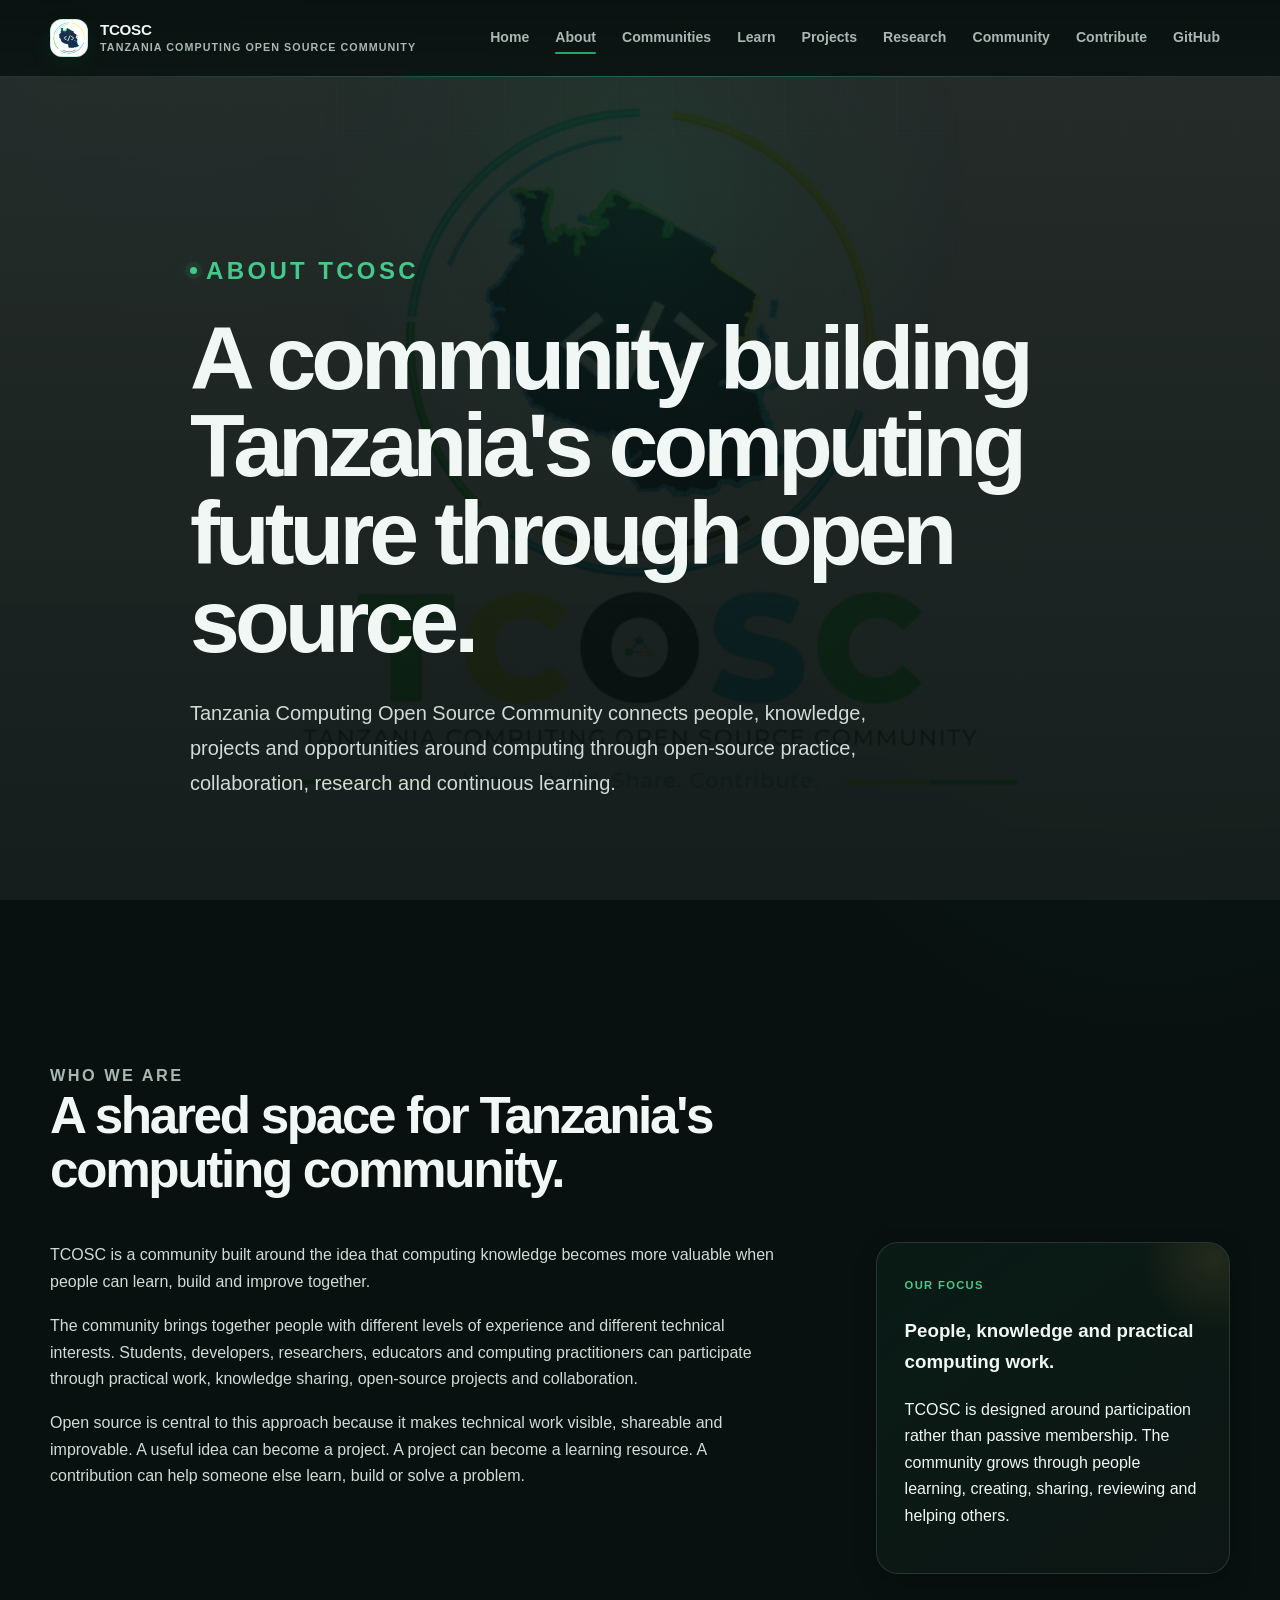
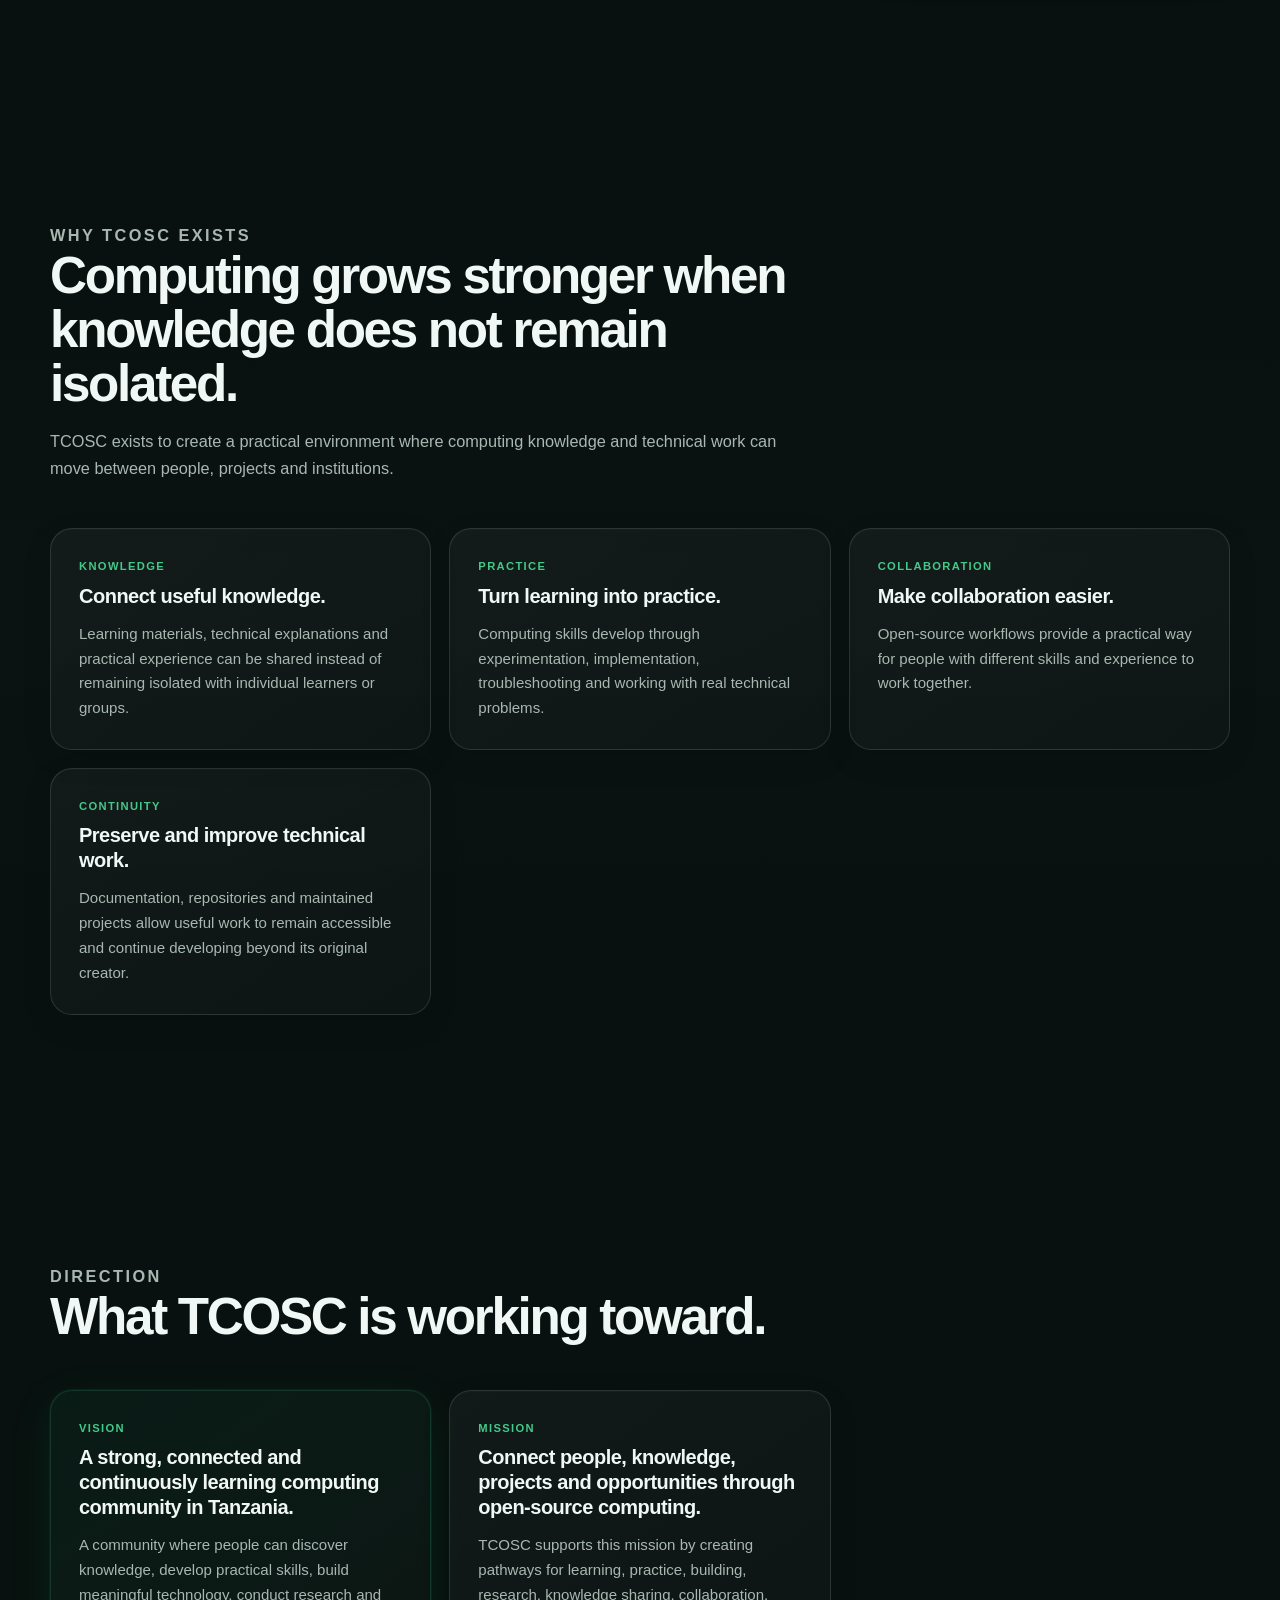
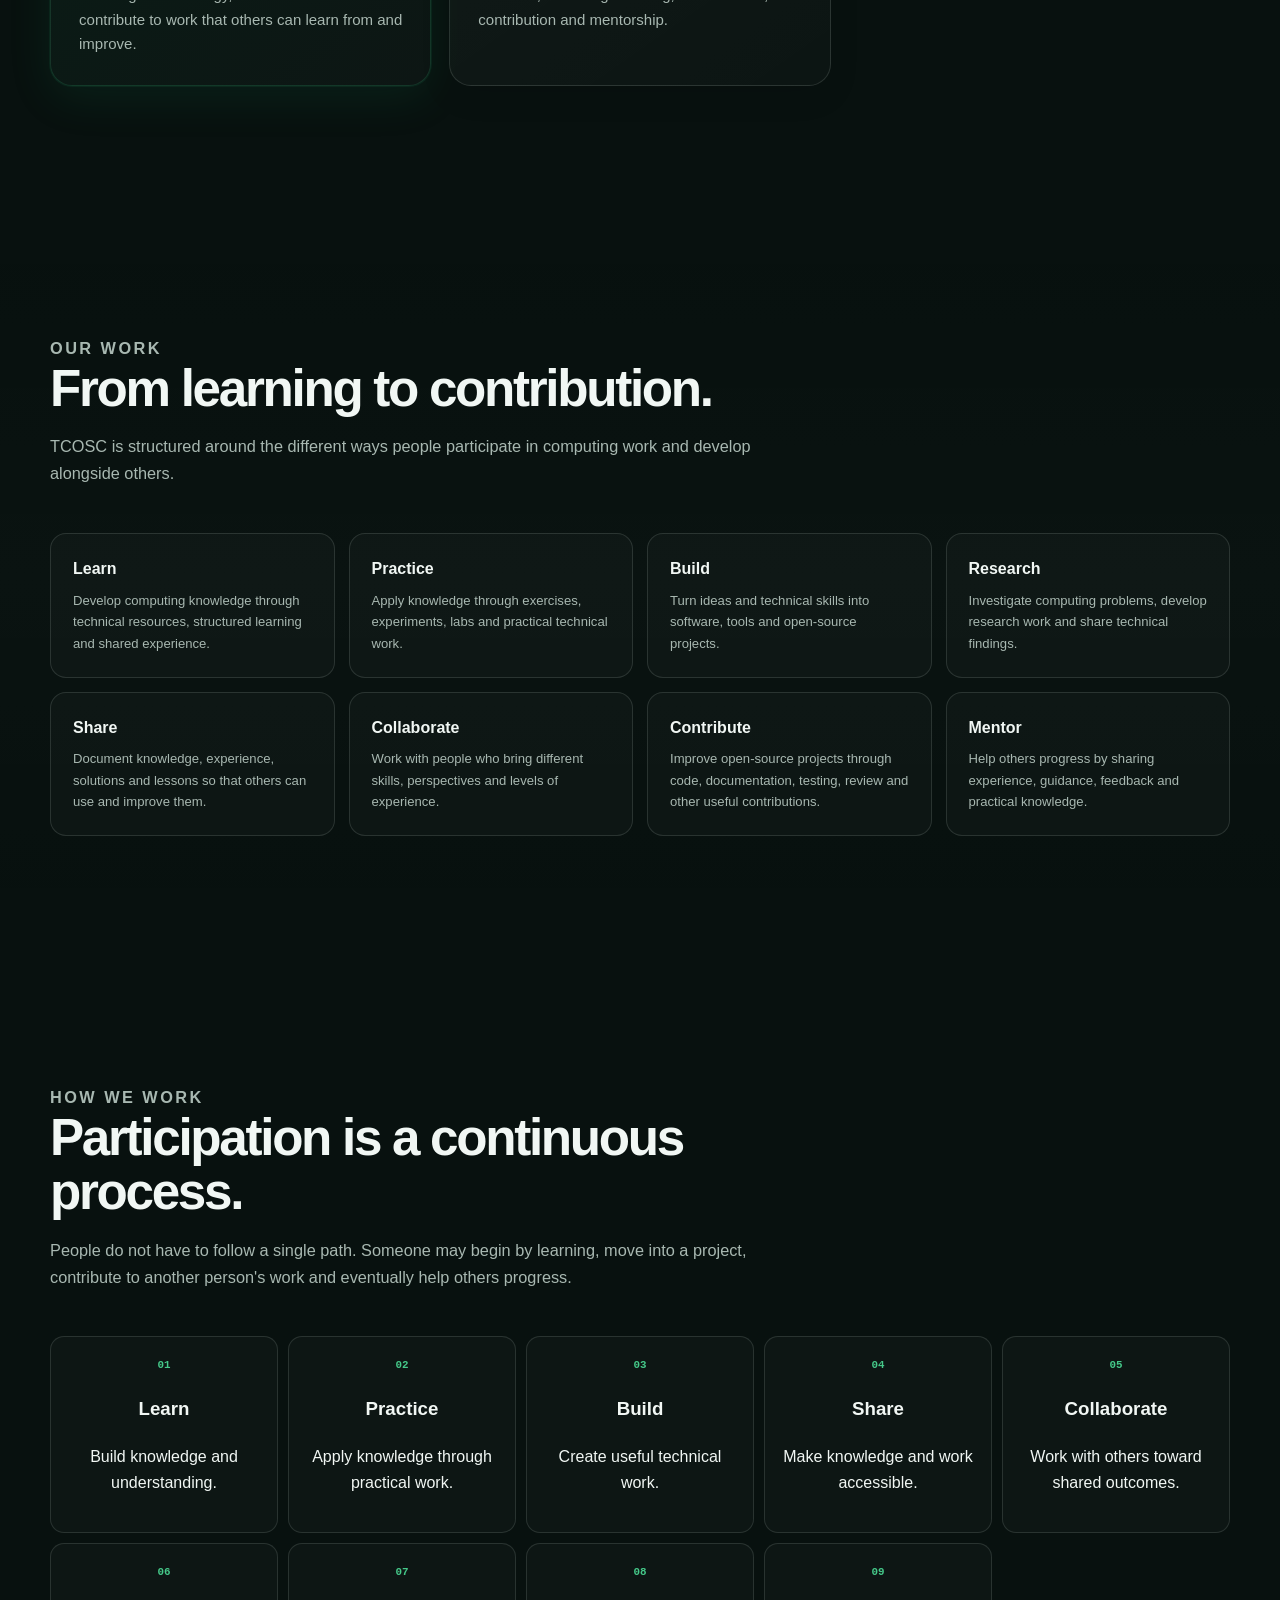
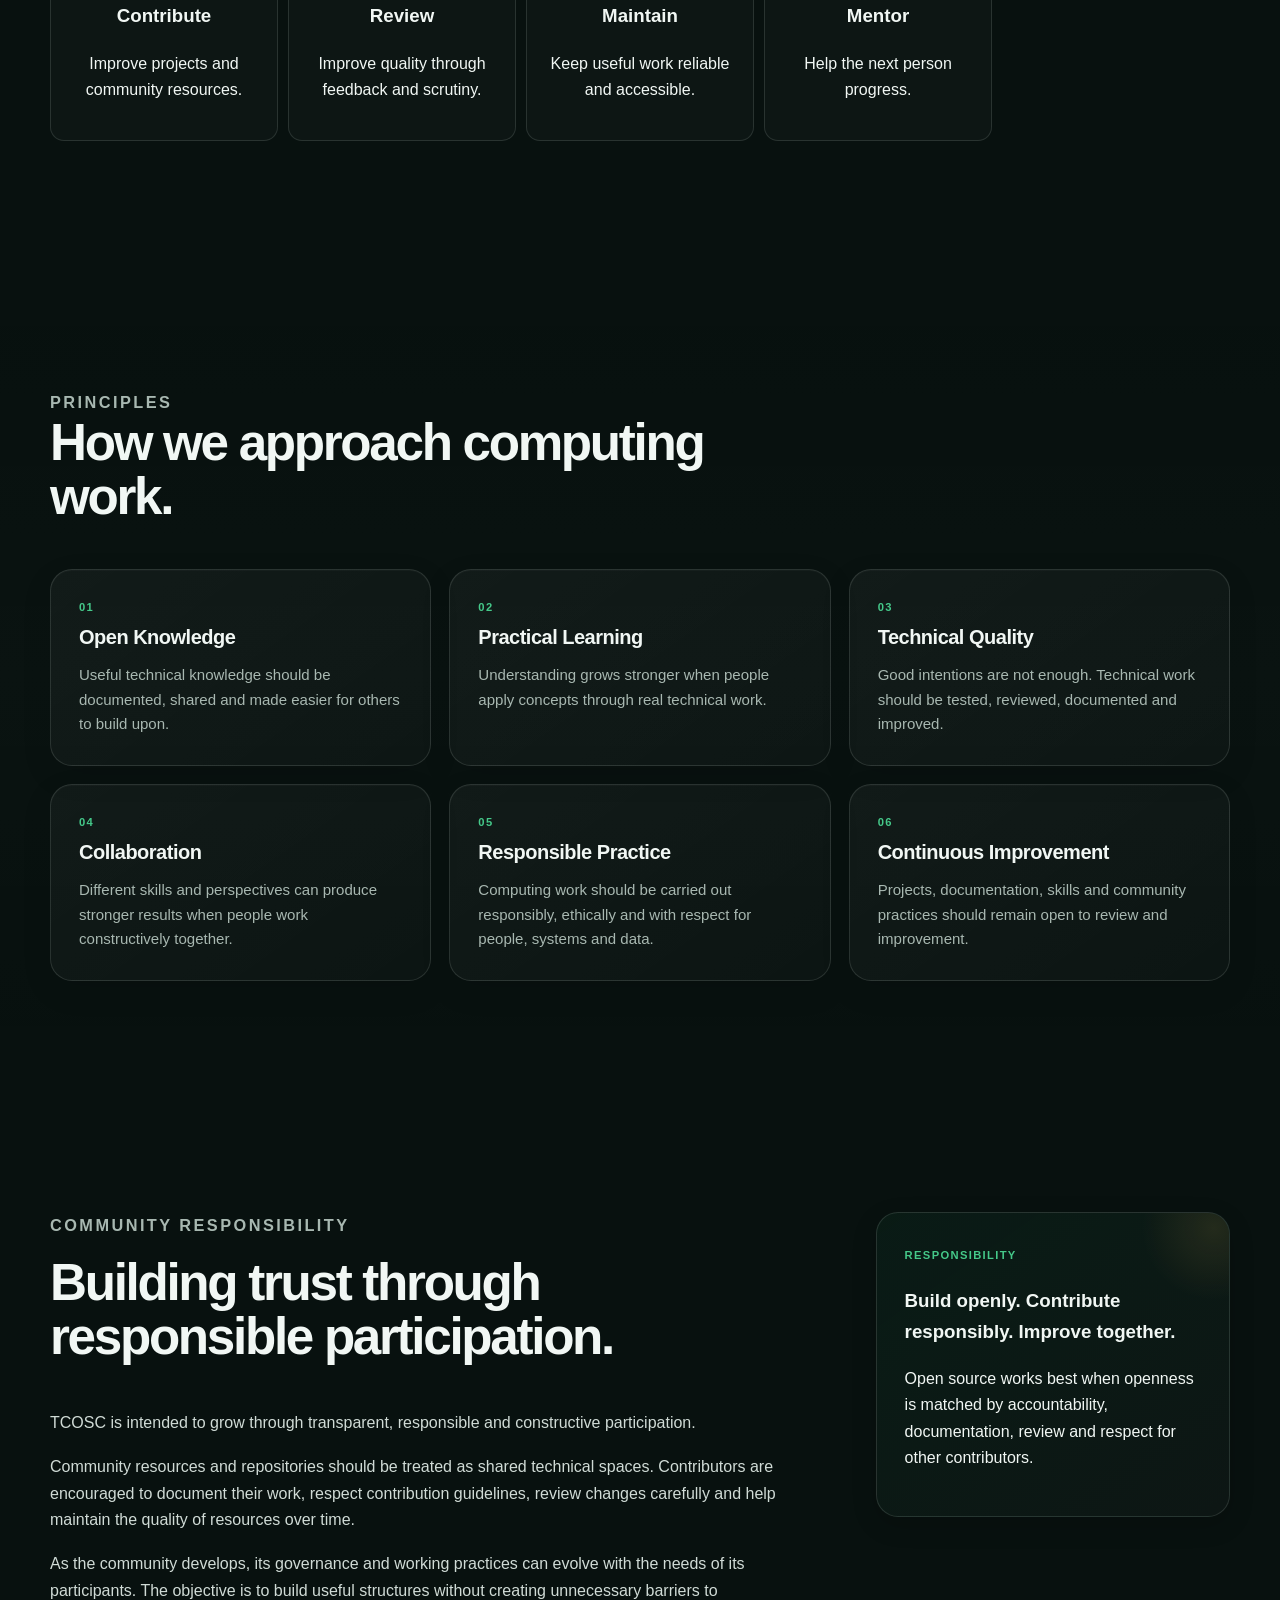
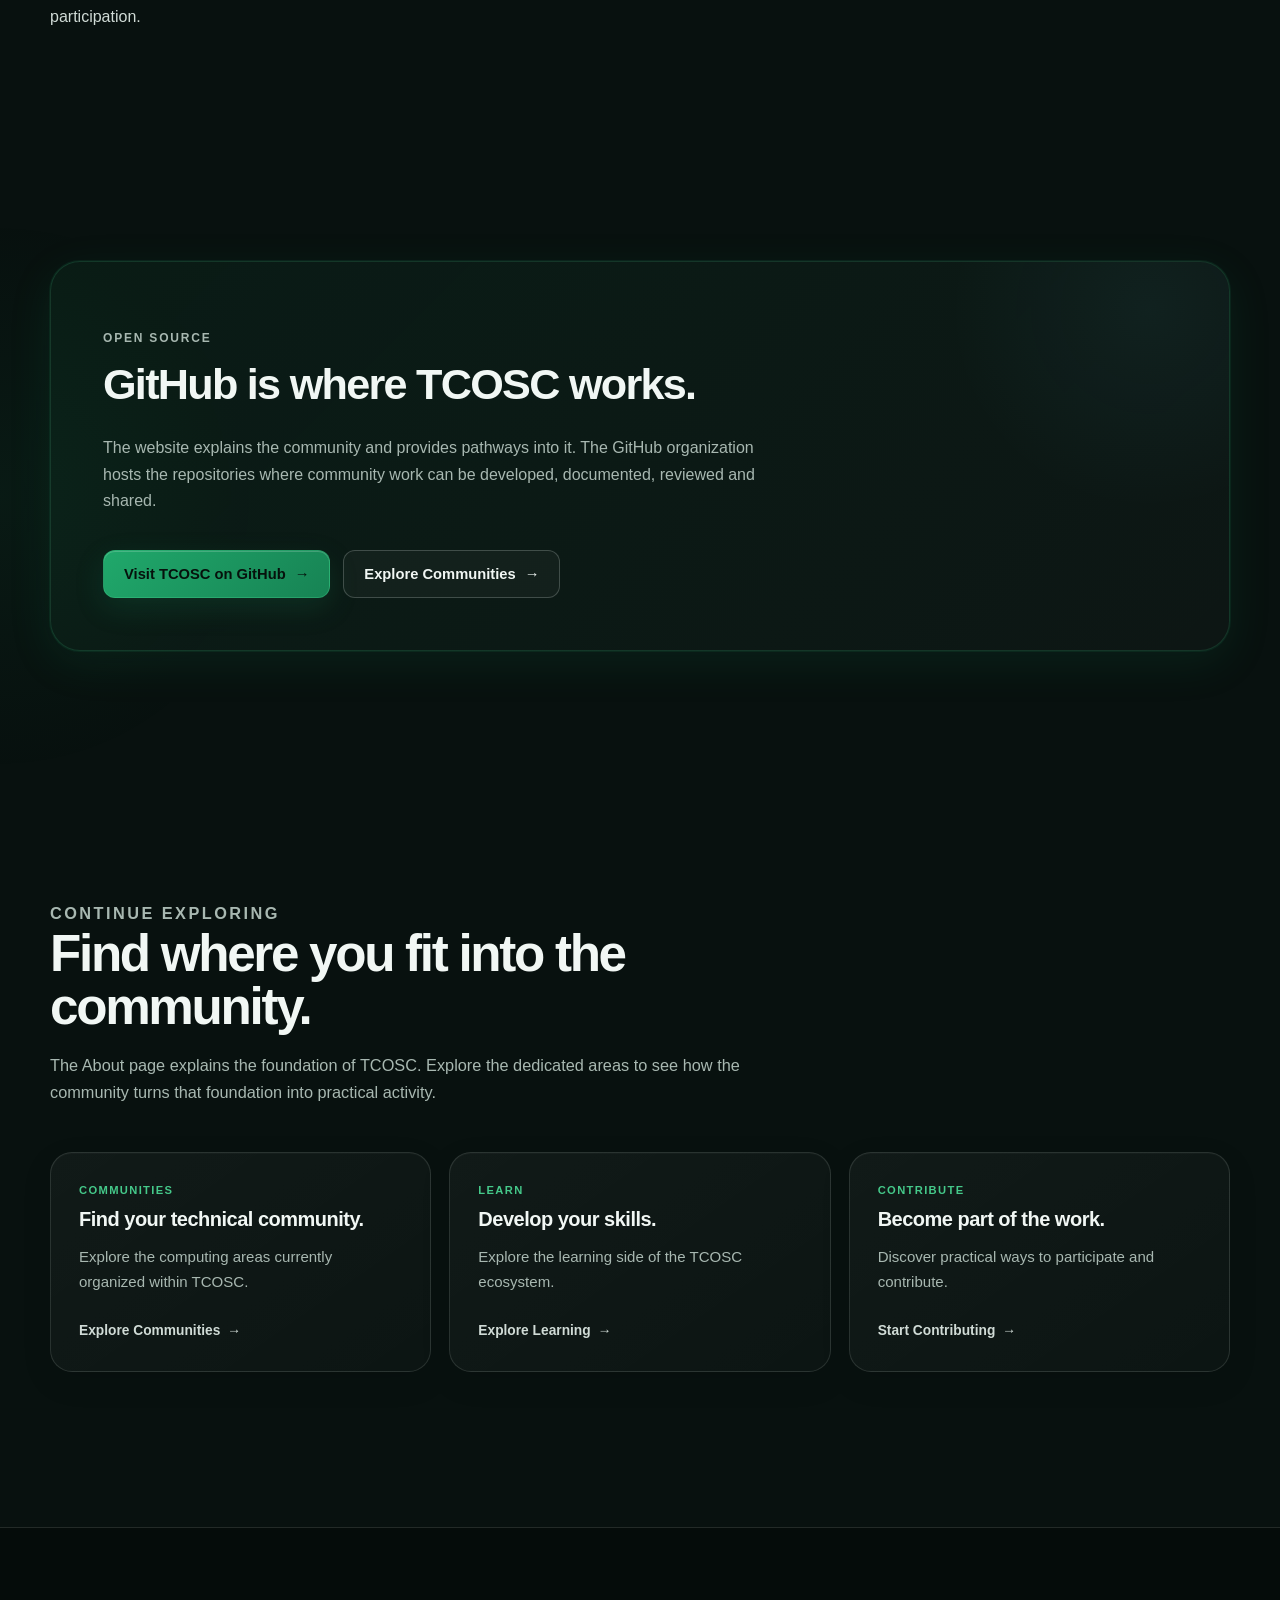
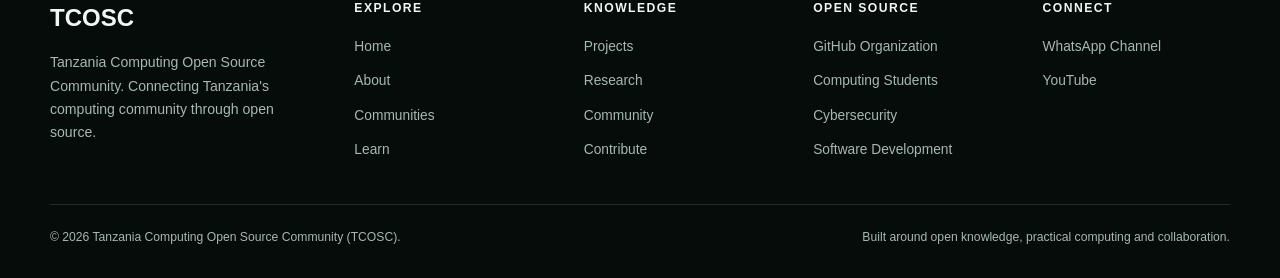
==== commit 87b2c2ef: "Add files via upload" ====
--- a/about.html
+++ b/about.html
@@ -1,968 +1,1052 @@
-<!DOCTYPE html>
-<html lang="en">
-<head>
-    <meta charset="UTF-8">
-    <meta name="viewport" content="width=device-width, initial-scale=1.0">
-
-    <meta
-        name="description"
-        content="Learn about the Tanzania Computing Open Source Community (TCOSC), why it exists, its mission, principles, and approach to open-source computing."
-    >
-
-    <meta name="theme-color" content="#08110f">
-
-    <title>About | Tanzania Computing Open Source Community</title>
-
-    <link rel="stylesheet" href="styles.css">
-    <script src="script.js" defer></script>
-</head>
-
-<body>
-
-    <!-- =========================================================
-         GLOBAL HEADER
-         ========================================================= -->
-
-    <header class="site-header">
-        <div class="container site-header__inner">
-
-            <a class="site-brand" href="index.html" aria-label="TCOSC Home">
-                <span class="site-brand__mark" aria-hidden="true">T</span>
-
-                <span class="site-brand__text">
-                    <span class="site-brand__name">TCOSC</span>
-                    <span class="site-brand__descriptor">
-                        Tanzania Computing Open Source Community
-                    </span>
-                </span>
-            </a>
-
-            <nav class="primary-navigation" aria-label="Primary navigation">
-
-                <a href="index.html">Home</a>
-
-                <a href="about.html" aria-current="page">About</a>
-
-                <a href="communities.html">Communities</a>
-
-                <a href="learn.html">Learn</a>
-
-                <a href="projects.html">Projects</a>
-
-                <a href="research.html">Research</a>
-
-                <a href="community.html">Community</a>
-
-                <a href="contribute.html">Contribute</a>
-
-                <a
-                    href="https://github.com/tanzania-computing-open-community"
-                    target="_blank"
-                    rel="noopener noreferrer"
-                >
-                    GitHub
-                </a>
-
-            </nav>
-
-        </div>
-    </header>
-
-
-    <main>
-
-        <!-- =====================================================
-             ABOUT HERO
-             ===================================================== -->
-
-        <section class="hero">
-            <div class="container hero__content">
-
-                <p class="hero__eyebrow">
-                    About TCOSC
-                </p>
-
-                <h1>
-                    A community building Tanzania's computing future through open source.
-                </h1>
-
-                <p class="hero__lead">
-                    Tanzania Computing Open Source Community connects people,
-                    knowledge, projects and opportunities around computing through
-                    open-source practice, collaboration, research and continuous learning.
-                </p>
-
-            </div>
-        </section>
-
-
-        <!-- =====================================================
-             WHO WE ARE
-             ===================================================== -->
-
-        <section class="section">
-            <div class="container">
-
-                <div class="section-heading">
-                    <p class="section-heading__eyebrow">
-                        Who We Are
-                    </p>
-
-                    <h2>
-                        A shared space for Tanzania's computing community.
-                    </h2>
-                </div>
-
-                <div class="intro-grid">
-
-                    <div class="intro-copy">
-
-                        <p>
-                            TCOSC is a community built around the idea that computing
-                            knowledge becomes more valuable when people can learn,
-                            build and improve together.
-                        </p>
-
-                        <p>
-                            The community brings together people with different
-                            levels of experience and different technical interests.
-                            Students, developers, researchers, educators and computing
-                            practitioners can participate through practical work,
-                            knowledge sharing, open-source projects and collaboration.
-                        </p>
-
-                        <p>
-                            Open source is central to this approach because it makes
-                            technical work visible, shareable and improvable. A useful
-                            idea can become a project. A project can become a learning
-                            resource. A contribution can help someone else learn,
-                            build or solve a problem.
-                        </p>
-
-                    </div>
-
-                    <aside class="highlight-panel">
-
-                        <span class="card__label">
-                            Our Focus
-                        </span>
-
-                        <h3>
-                            People, knowledge and practical computing work.
-                        </h3>
-
-                        <p>
-                            TCOSC is designed around participation rather than
-                            passive membership. The community grows through people
-                            learning, creating, sharing, reviewing and helping others.
-                        </p>
-
-                    </aside>
-
-                </div>
-
-            </div>
-        </section>
-
-
-        <!-- =====================================================
-             WHY TCOSC EXISTS
-             ===================================================== -->
-
-        <section class="section section--soft">
-            <div class="container">
-
-                <div class="section-heading">
-                    <p class="section-heading__eyebrow">
-                        Why TCOSC Exists
-                    </p>
-
-                    <h2>
-                        Computing grows stronger when knowledge does not remain isolated.
-                    </h2>
-
-                    <p>
-                        TCOSC exists to create a practical environment where
-                        computing knowledge and technical work can move between
-                        people, projects and institutions.
-                    </p>
-                </div>
-
-                <div class="card-grid">
-
-                    <article class="card">
-                        <span class="card__label">Knowledge</span>
-
-                        <h3>
-                            Connect useful knowledge.
-                        </h3>
-
-                        <p>
-                            Learning materials, technical explanations and practical
-                            experience can be shared instead of remaining isolated
-                            with individual learners or groups.
-                        </p>
-                    </article>
-
-
-                    <article class="card">
-                        <span class="card__label">Practice</span>
-
-                        <h3>
-                            Turn learning into practice.
-                        </h3>
-
-                        <p>
-                            Computing skills develop through experimentation,
-                            implementation, troubleshooting and working with real
-                            technical problems.
-                        </p>
-                    </article>
-
-
-                    <article class="card">
-                        <span class="card__label">Collaboration</span>
-
-                        <h3>
-                            Make collaboration easier.
-                        </h3>
-
-                        <p>
-                            Open-source workflows provide a practical way for people
-                            with different skills and experience to work together.
-                        </p>
-                    </article>
-
-
-                    <article class="card">
-                        <span class="card__label">Continuity</span>
-
-                        <h3>
-                            Preserve and improve technical work.
-                        </h3>
-
-                        <p>
-                            Documentation, repositories and maintained projects allow
-                            useful work to remain accessible and continue developing
-                            beyond its original creator.
-                        </p>
-                    </article>
-
-                </div>
-
-            </div>
-        </section>
-
-
-        <!-- =====================================================
-             VISION & MISSION
-             ===================================================== -->
-
-        <section class="section">
-            <div class="container">
-
-                <div class="section-heading">
-                    <p class="section-heading__eyebrow">
-                        Direction
-                    </p>
-
-                    <h2>
-                        What TCOSC is working toward.
-                    </h2>
-                </div>
-
-                <div class="card-grid">
-
-                    <article class="card card--featured">
-
-                        <span class="card__label">
-                            Vision
-                        </span>
-
-                        <h3>
-                            A strong, connected and continuously learning computing
-                            community in Tanzania.
-                        </h3>
-
-                        <p>
-                            A community where people can discover knowledge,
-                            develop practical skills, build meaningful technology,
-                            conduct research and contribute to work that others
-                            can learn from and improve.
-                        </p>
-
-                    </article>
-
-
-                    <article class="card">
-
-                        <span class="card__label">
-                            Mission
-                        </span>
-
-                        <h3>
-                            Connect people, knowledge, projects and opportunities
-                            through open-source computing.
-                        </h3>
-
-                        <p>
-                            TCOSC supports this mission by creating pathways for
-                            learning, practice, building, research, knowledge
-                            sharing, collaboration, contribution and mentorship.
-                        </p>
-
-                    </article>
-
-                </div>
-
-            </div>
-        </section>
-
-
-        <!-- =====================================================
-             WHAT TCOSC DOES
-             ===================================================== -->
-
-        <section class="section section--soft">
-            <div class="container">
-
-                <div class="section-heading">
-                    <p class="section-heading__eyebrow">
-                        Our Work
-                    </p>
-
-                    <h2>
-                        From learning to contribution.
-                    </h2>
-
-                    <p>
-                        TCOSC is structured around the different ways people
-                        participate in computing work and develop alongside others.
-                    </p>
-                </div>
-
-                <div class="topic-grid">
-
-                    <article class="topic">
-                        <h3>Learn</h3>
-                        <p>
-                            Develop computing knowledge through technical resources,
-                            structured learning and shared experience.
-                        </p>
-                    </article>
-
-
-                    <article class="topic">
-                        <h3>Practice</h3>
-                        <p>
-                            Apply knowledge through exercises, experiments, labs and
-                            practical technical work.
-                        </p>
-                    </article>
-
-
-                    <article class="topic">
-                        <h3>Build</h3>
-                        <p>
-                            Turn ideas and technical skills into software, tools
-                            and open-source projects.
-                        </p>
-                    </article>
-
-
-                    <article class="topic">
-                        <h3>Research</h3>
-                        <p>
-                            Investigate computing problems, develop research work
-                            and share technical findings.
-                        </p>
-                    </article>
-
-
-                    <article class="topic">
-                        <h3>Share</h3>
-                        <p>
-                            Document knowledge, experience, solutions and lessons
-                            so that others can use and improve them.
-                        </p>
-                    </article>
-
-
-                    <article class="topic">
-                        <h3>Collaborate</h3>
-                        <p>
-                            Work with people who bring different skills,
-                            perspectives and levels of experience.
-                        </p>
-                    </article>
-
-
-                    <article class="topic">
-                        <h3>Contribute</h3>
-                        <p>
-                            Improve open-source projects through code, documentation,
-                            testing, review and other useful contributions.
-                        </p>
-                    </article>
-
-
-                    <article class="topic">
-                        <h3>Mentor</h3>
-                        <p>
-                            Help others progress by sharing experience, guidance,
-                            feedback and practical knowledge.
-                        </p>
-                    </article>
-
-                </div>
-
-            </div>
-        </section>
-
-
-        <!-- =====================================================
-             HOW TCOSC WORKS
-             ===================================================== -->
-
-        <section class="section">
-            <div class="container">
-
-                <div class="section-heading">
-                    <p class="section-heading__eyebrow">
-                        How We Work
-                    </p>
-
-                    <h2>
-                        Participation is a continuous process.
-                    </h2>
-
-                    <p>
-                        People do not have to follow a single path. Someone may
-                        begin by learning, move into a project, contribute to
-                        another person's work and eventually help others progress.
-                    </p>
-                </div>
-
-
-                <div class="cycle">
-
-                    <div class="cycle__grid">
-
-                        <article class="cycle__item">
-                            <span class="cycle__step">01</span>
-                            <h3>Learn</h3>
-                            <p>Build knowledge and understanding.</p>
-                        </article>
-
-                        <article class="cycle__item">
-                            <span class="cycle__step">02</span>
-                            <h3>Practice</h3>
-                            <p>Apply knowledge through practical work.</p>
-                        </article>
-
-                        <article class="cycle__item">
-                            <span class="cycle__step">03</span>
-                            <h3>Build</h3>
-                            <p>Create useful technical work.</p>
-                        </article>
-
-                        <article class="cycle__item">
-                            <span class="cycle__step">04</span>
-                            <h3>Share</h3>
-                            <p>Make knowledge and work accessible.</p>
-                        </article>
-
-                        <article class="cycle__item">
-                            <span class="cycle__step">05</span>
-                            <h3>Collaborate</h3>
-                            <p>Work with others toward shared outcomes.</p>
-                        </article>
-
-                        <article class="cycle__item">
-                            <span class="cycle__step">06</span>
-                            <h3>Contribute</h3>
-                            <p>Improve projects and community resources.</p>
-                        </article>
-
-                        <article class="cycle__item">
-                            <span class="cycle__step">07</span>
-                            <h3>Review</h3>
-                            <p>Improve quality through feedback and scrutiny.</p>
-                        </article>
-
-                        <article class="cycle__item">
-                            <span class="cycle__step">08</span>
-                            <h3>Maintain</h3>
-                            <p>Keep useful work reliable and accessible.</p>
-                        </article>
-
-                        <article class="cycle__item">
-                            <span class="cycle__step">09</span>
-                            <h3>Mentor</h3>
-                            <p>Help the next person progress.</p>
-                        </article>
-
-                    </div>
-
-                </div>
-
-            </div>
-        </section>
-
-
-        <!-- =====================================================
-             PRINCIPLES
-             ===================================================== -->
-
-        <section class="section section--soft">
-            <div class="container">
-
-                <div class="section-heading">
-                    <p class="section-heading__eyebrow">
-                        Principles
-                    </p>
-
-                    <h2>
-                        How we approach computing work.
-                    </h2>
-                </div>
-
-
-                <div class="card-grid">
-
-                    <article class="card">
-                        <span class="card__label">01</span>
-                        <h3>Open Knowledge</h3>
-                        <p>
-                            Useful technical knowledge should be documented,
-                            shared and made easier for others to build upon.
-                        </p>
-                    </article>
-
-
-                    <article class="card">
-                        <span class="card__label">02</span>
-                        <h3>Practical Learning</h3>
-                        <p>
-                            Understanding grows stronger when people apply concepts
-                            through real technical work.
-                        </p>
-                    </article>
-
-
-                    <article class="card">
-                        <span class="card__label">03</span>
-                        <h3>Technical Quality</h3>
-                        <p>
-                            Good intentions are not enough. Technical work should
-                            be tested, reviewed, documented and improved.
-                        </p>
-                    </article>
-
-
-                    <article class="card">
-                        <span class="card__label">04</span>
-                        <h3>Collaboration</h3>
-                        <p>
-                            Different skills and perspectives can produce stronger
-                            results when people work constructively together.
-                        </p>
-                    </article>
-
-
-                    <article class="card">
-                        <span class="card__label">05</span>
-                        <h3>Responsible Practice</h3>
-                        <p>
-                            Computing work should be carried out responsibly,
-                            ethically and with respect for people, systems and data.
-                        </p>
-                    </article>
-
-
-                    <article class="card">
-                        <span class="card__label">06</span>
-                        <h3>Continuous Improvement</h3>
-                        <p>
-                            Projects, documentation, skills and community practices
-                            should remain open to review and improvement.
-                        </p>
-                    </article>
-
-                </div>
-
-            </div>
-        </section>
-
-
-        <!-- =====================================================
-             COMMUNITY RESPONSIBILITY
-             ===================================================== -->
-
-        <section class="section">
-            <div class="container">
-
-                <div class="intro-grid">
-
-                    <div class="intro-copy">
-
-                        <div class="section-heading">
-                            <p class="section-heading__eyebrow">
-                                Community Responsibility
-                            </p>
-
-                            <h2>
-                                Building trust through responsible participation.
-                            </h2>
-                        </div>
-
-                        <p>
-                            TCOSC is intended to grow through transparent,
-                            responsible and constructive participation.
-                        </p>
-
-                        <p>
-                            Community resources and repositories should be treated
-                            as shared technical spaces. Contributors are encouraged
-                            to document their work, respect contribution guidelines,
-                            review changes carefully and help maintain the quality
-                            of resources over time.
-                        </p>
-
-                        <p>
-                            As the community develops, its governance and working
-                            practices can evolve with the needs of its participants.
-                            The objective is to build useful structures without
-                            creating unnecessary barriers to participation.
-                        </p>
-
-                    </div>
-
-
-                    <aside class="highlight-panel">
-
-                        <span class="card__label">
-                            Responsibility
-                        </span>
-
-                        <h3>
-                            Build openly. Contribute responsibly. Improve together.
-                        </h3>
-
-                        <p>
-                            Open source works best when openness is matched by
-                            accountability, documentation, review and respect for
-                            other contributors.
-                        </p>
-
-                    </aside>
-
-                </div>
-
-            </div>
-        </section>
-
-
-        <!-- =====================================================
-             OPEN SOURCE & GITHUB
-             ===================================================== -->
-
-        <section class="section section--featured">
-            <div class="container">
-
-                <div class="github-panel">
-
-                    <div>
-                        <p class="section-heading__eyebrow">
-                            Open Source
-                        </p>
-
-                        <h2>
-                            GitHub is where TCOSC works.
-                        </h2>
-
-                        <p>
-                            The website explains the community and provides
-                            pathways into it. The GitHub organization hosts the
-                            repositories where community work can be developed,
-                            documented, reviewed and shared.
-                        </p>
-                    </div>
-
-                    <div class="hero__actions">
-
-                        <a
-                            class="button button--primary"
-                            href="https://github.com/tanzania-computing-open-community"
-                            target="_blank"
-                            rel="noopener noreferrer"
-                        >
-                            Visit TCOSC on GitHub
-                            <span class="button__arrow" aria-hidden="true">→</span>
-                        </a>
-
-                        <a
-                            class="button button--secondary"
-                            href="communities.html"
-                        >
-                            Explore Communities
-                            <span class="button__arrow" aria-hidden="true">→</span>
-                        </a>
-
-                    </div>
-
-                </div>
-
-            </div>
-        </section>
-
-
-        <!-- =====================================================
-             PARTICIPATE
-             ===================================================== -->
-
-       <section class="section">
-            <div class="container">
-
-                <div class="section-heading">
-                    <p class="section-heading__eyebrow">
-                        Continue Exploring
-                    </p>
-
-                    <h2>
-                        Find where you fit into the community.
-                    </h2>
-
-                    <p>
-                        The About page explains the foundation of TCOSC.
-                        Explore the dedicated areas to see how the community
-                        turns that foundation into practical activity.
-                    </p>
-                </div>
-
-
-                <div class="card-grid">
-
-                    <article class="card">
-                        <span class="card__label">Communities</span>
-                        <h3>
-                            Find your technical community.
-                        </h3>
-                        <p>
-                            Explore the computing areas currently organized within TCOSC.
-                        </p>
-                        <a class="card__link" href="communities.html">
-                            Explore Communities
-                            <span aria-hidden="true">→</span>
-                        </a>
-                    </article>
-
-
-                    <article class="card">
-                        <span class="card__label">Learn</span>
-                        <h3>
-                            Develop your skills.
-                        </h3>
-                        <p>
-                            Explore the learning side of the TCOSC ecosystem.
-                        </p>
-                        <a class="card__link" href="learn.html">
-                            Explore Learning
-                            <span aria-hidden="true">→</span>
-                        </a>
-                    </article>
-
-
-                    <article class="card">
-                        <span class="card__label">Contribute</span>
-                        <h3>
-                            Become part of the work.
-                        </h3>
-                        <p>
-                            Discover practical ways to participate and contribute.
-                        </p>
-                        <a class="card__link" href="contribute.html">
-                            Start Contributing
-                            <span aria-hidden="true">→</span>
-                        </a>
-                    </article>
-
-                </div>
-
-            </div>
-        </section>
-
-    </main>
-
-
-    <!-- =========================================================
-         GLOBAL FOOTER
-         ========================================================= -->
-
-    <footer class="site-footer">
-        <div class="container site-footer__inner">
-
-            <div>
-
-                <h2>
-                    TCOSC
-                </h2>
-
-                <p>
-                    Tanzania Computing Open Source Community.
-                    Connecting Tanzania's computing community
-                    through open source.
-                </p>
-
-            </div>
-
-
-
-             <div>
-
-                <h3>
-                    Explore
-                </h3>
-
-                <ul>
-
-                    <li>
-                        <a href="index.html">
-                            Home
-                        </a>
-                    </li>
-
-                    <li>
-                        <a href="about.html">
-                            About
-                        </a>
-                    </li>
-
-                    <li>
-                        <a href="communities.html">
-                            Communities
-                        </a>
-                    </li>
-
-                    <li>
-                        <a href="learn.html">
-                            Learn
-                        </a>
-                    </li>
-
-                </ul>
-
-            </div>
-
-
-            <!--KNOWLEDGE-->
-
-
-            <div>
-
-                <h3>
-                    Knowledge
-                </h3>
-
-                <ul>
-
-                    <li>
-                        <a href="projects.html">
-                            Projects
-                        </a>
-                    </li>
-
-                    <li>
-                        <a href="research.html">
-                            Research
-                        </a>
-                    </li>
-
-                    <li>
-                        <a href="community.html">
-                            Community
-                        </a>
-                    </li>
-
-                    <li>
-                        <a href="contribute.html">
-                            Contribute
-                        </a>
-                    </li>
-
-                </ul>
-
-            </div>
-
-
-            <div>
-
-                <h3>
-                    Open Source
-                </h3>
-
-                <ul>
-
-                    <li>
-                        <a
-                            href="https://github.com/tanzania-computing-open-community"
-                            target="_blank"
-                            rel="noopener noreferrer"
-                        >
-                            GitHub Organization
-                        </a>
-                    </li>
-
-                    <li>
-                        <a
-                            href="https://github.com/tanzania-computing-open-community/tanzania-computing-students"
-                            target="_blank"
-                            rel="noopener noreferrer"
-                        >
-                            Computing Students
-                        </a>
-                    </li>
-
-                    <li>
-                        <a
-                            href="https://github.com/tanzania-computing-open-community/tanzania-cybersecurity"
-                            target="_blank"
-                            rel="noopener noreferrer"
-                        >
-                            Cybersecurity
-                        </a>
-                    </li>
-
-                    <li>
-                        <a
-                            href="https://github.com/tanzania-computing-open-community/tanzania-software-development"
-                            target="_blank"
-                            rel="noopener noreferrer"
-                        >
-                            Software Development
-                        </a>
-                    </li>
-
-                </ul>
-
-            </div>
-
-        </div>
-
-
-        <div class="container site-footer__bottom">
-
-            <p>
-                © 2026 Tanzania Computing Open Source Community (TCOSC).
-            </p>
-
-            <p>
-                Built around open knowledge, practical computing and collaboration.
-            </p>
-
-        </div>
-
-    </footer>
-
-</body>
-</html>
+<!DOCTYPE html>
+<html lang="en">
+<head>
+    <meta charset="UTF-8">
+    <meta name="viewport" content="width=device-width, initial-scale=1.0">
+
+    <meta
+        name="description"
+        content="Learn about the Tanzania Computing Open Source Community (TCOSC), why it exists, its mission, principles, and approach to open-source computing."
+    >
+
+    <meta name="theme-color" content="#08110f">
+
+    <title>About | Tanzania Computing Open Source Community</title>
+
+    <link
+        rel="icon"
+        type="image/png"
+        sizes="32x32"
+        href="assets/favicon-32.png"
+    >
+
+    <link
+        rel="icon"
+        type="image/png"
+        sizes="192x192"
+        href="assets/favicon-192.png"
+    >
+
+    <link
+        rel="apple-touch-icon"
+        sizes="180x180"
+        href="assets/apple-touch-icon.png"
+    >
+
+    <link rel="stylesheet" href="styles.css">
+    <script src="script.js" defer></script>
+</head>
+
+<body>
+
+
+    <div
+        class="page-background"
+        aria-hidden="true"
+    >
+
+        <video
+            class="page-background__video"
+            poster="assets/tcosc-intro-poster.jpg"
+            autoplay
+            muted
+            loop
+            playsinline
+            preload="auto"
+        >
+            <source
+                src="assets/tcosc-intro.mp4"
+                type="video/mp4"
+            >
+        </video>
+
+    </div>
+
+
+    <!-- =========================================================
+         GLOBAL HEADER
+         ========================================================= -->
+
+    <header class="site-header">
+        <div class="container site-header__inner">
+
+            <a class="site-brand" href="index.html" aria-label="TCOSC Home">
+                <span class="site-brand__mark" aria-hidden="true">
+                    <img
+                        src="assets/tcosc-logo.png"
+                        alt=""
+                        width="38"
+                        height="38"
+                        decoding="async"
+                    >
+                </span>
+
+                <span class="site-brand__text">
+                    <span class="site-brand__name">TCOSC</span>
+                    <span class="site-brand__descriptor">
+                        Tanzania Computing Open Source Community
+                    </span>
+                </span>
+            </a>
+
+            <nav class="primary-navigation" aria-label="Primary navigation">
+
+                <a href="index.html">Home</a>
+
+                <a href="about.html" aria-current="page">About</a>
+
+                <a href="communities.html">Communities</a>
+
+                <a href="learn.html">Learn</a>
+
+                <a href="projects.html">Projects</a>
+
+                <a href="research.html">Research</a>
+
+                <a href="community.html">Community</a>
+
+                <a href="contribute.html">Contribute</a>
+
+                <a
+                    href="https://github.com/tanzania-computing-open-community"
+                    target="_blank"
+                    rel="noopener noreferrer"
+                >
+                    GitHub
+                </a>
+
+            </nav>
+
+        </div>
+    </header>
+
+
+    <main>
+
+        <!-- =====================================================
+             ABOUT HERO
+             ===================================================== -->
+
+        <section class="hero">
+            <div class="container hero__content">
+
+                <p class="hero__eyebrow">
+                    About TCOSC
+                </p>
+
+                <h1>
+                    A community building Tanzania's computing future through open source.
+                </h1>
+
+                <p class="hero__lead">
+                    Tanzania Computing Open Source Community connects people,
+                    knowledge, projects and opportunities around computing through
+                    open-source practice, collaboration, research and continuous learning.
+                </p>
+
+            </div>
+        </section>
+
+
+        <!-- =====================================================
+             WHO WE ARE
+             ===================================================== -->
+
+        <section class="section">
+            <div class="container">
+
+                <div class="section-heading">
+                    <p class="section-heading__eyebrow">
+                        Who We Are
+                    </p>
+
+                    <h2>
+                        A shared space for Tanzania's computing community.
+                    </h2>
+                </div>
+
+                <div class="intro-grid">
+
+                    <div class="intro-copy">
+
+                        <p>
+                            TCOSC is a community built around the idea that computing
+                            knowledge becomes more valuable when people can learn,
+                            build and improve together.
+                        </p>
+
+                        <p>
+                            The community brings together people with different
+                            levels of experience and different technical interests.
+                            Students, developers, researchers, educators and computing
+                            practitioners can participate through practical work,
+                            knowledge sharing, open-source projects and collaboration.
+                        </p>
+
+                        <p>
+                            Open source is central to this approach because it makes
+                            technical work visible, shareable and improvable. A useful
+                            idea can become a project. A project can become a learning
+                            resource. A contribution can help someone else learn,
+                            build or solve a problem.
+                        </p>
+
+                    </div>
+
+                    <aside class="highlight-panel">
+
+                        <span class="card__label">
+                            Our Focus
+                        </span>
+
+                        <h3>
+                            People, knowledge and practical computing work.
+                        </h3>
+
+                        <p>
+                            TCOSC is designed around participation rather than
+                            passive membership. The community grows through people
+                            learning, creating, sharing, reviewing and helping others.
+                        </p>
+
+                    </aside>
+
+                </div>
+
+            </div>
+        </section>
+
+
+        <!-- =====================================================
+             WHY TCOSC EXISTS
+             ===================================================== -->
+
+        <section class="section section--soft">
+            <div class="container">
+
+                <div class="section-heading">
+                    <p class="section-heading__eyebrow">
+                        Why TCOSC Exists
+                    </p>
+
+                    <h2>
+                        Computing grows stronger when knowledge does not remain isolated.
+                    </h2>
+
+                    <p>
+                        TCOSC exists to create a practical environment where
+                        computing knowledge and technical work can move between
+                        people, projects and institutions.
+                    </p>
+                </div>
+
+                <div class="card-grid">
+
+                    <article class="card">
+                        <span class="card__label">Knowledge</span>
+
+                        <h3>
+                            Connect useful knowledge.
+                        </h3>
+
+                        <p>
+                            Learning materials, technical explanations and practical
+                            experience can be shared instead of remaining isolated
+                            with individual learners or groups.
+                        </p>
+                    </article>
+
+
+                    <article class="card">
+                        <span class="card__label">Practice</span>
+
+                        <h3>
+                            Turn learning into practice.
+                        </h3>
+
+                        <p>
+                            Computing skills develop through experimentation,
+                            implementation, troubleshooting and working with real
+                            technical problems.
+                        </p>
+                    </article>
+
+
+                    <article class="card">
+                        <span class="card__label">Collaboration</span>
+
+                        <h3>
+                            Make collaboration easier.
+                        </h3>
+
+                        <p>
+                            Open-source workflows provide a practical way for people
+                            with different skills and experience to work together.
+                        </p>
+                    </article>
+
+
+                    <article class="card">
+                        <span class="card__label">Continuity</span>
+
+                        <h3>
+                            Preserve and improve technical work.
+                        </h3>
+
+                        <p>
+                            Documentation, repositories and maintained projects allow
+                            useful work to remain accessible and continue developing
+                            beyond its original creator.
+                        </p>
+                    </article>
+
+                </div>
+
+            </div>
+        </section>
+
+
+        <!-- =====================================================
+             VISION & MISSION
+             ===================================================== -->
+
+        <section class="section">
+            <div class="container">
+
+                <div class="section-heading">
+                    <p class="section-heading__eyebrow">
+                        Direction
+                    </p>
+
+                    <h2>
+                        What TCOSC is working toward.
+                    </h2>
+                </div>
+
+                <div class="card-grid">
+
+                    <article class="card card--featured">
+
+                        <span class="card__label">
+                            Vision
+                        </span>
+
+                        <h3>
+                            A strong, connected and continuously learning computing
+                            community in Tanzania.
+                        </h3>
+
+                        <p>
+                            A community where people can discover knowledge,
+                            develop practical skills, build meaningful technology,
+                            conduct research and contribute to work that others
+                            can learn from and improve.
+                        </p>
+
+                    </article>
+
+
+                    <article class="card">
+
+                        <span class="card__label">
+                            Mission
+                        </span>
+
+                        <h3>
+                            Connect people, knowledge, projects and opportunities
+                            through open-source computing.
+                        </h3>
+
+                        <p>
+                            TCOSC supports this mission by creating pathways for
+                            learning, practice, building, research, knowledge
+                            sharing, collaboration, contribution and mentorship.
+                        </p>
+
+                    </article>
+
+                </div>
+
+            </div>
+        </section>
+
+
+        <!-- =====================================================
+             WHAT TCOSC DOES
+             ===================================================== -->
+
+        <section class="section section--soft">
+            <div class="container">
+
+                <div class="section-heading">
+                    <p class="section-heading__eyebrow">
+                        Our Work
+                    </p>
+
+                    <h2>
+                        From learning to contribution.
+                    </h2>
+
+                    <p>
+                        TCOSC is structured around the different ways people
+                        participate in computing work and develop alongside others.
+                    </p>
+                </div>
+
+                <div class="topic-grid">
+
+                    <article class="topic">
+                        <h3>Learn</h3>
+                        <p>
+                            Develop computing knowledge through technical resources,
+                            structured learning and shared experience.
+                        </p>
+                    </article>
+
+
+                    <article class="topic">
+                        <h3>Practice</h3>
+                        <p>
+                            Apply knowledge through exercises, experiments, labs and
+                            practical technical work.
+                        </p>
+                    </article>
+
+
+                    <article class="topic">
+                        <h3>Build</h3>
+                        <p>
+                            Turn ideas and technical skills into software, tools
+                            and open-source projects.
+                        </p>
+                    </article>
+
+
+                    <article class="topic">
+                        <h3>Research</h3>
+                        <p>
+                            Investigate computing problems, develop research work
+                            and share technical findings.
+                        </p>
+                    </article>
+
+
+                    <article class="topic">
+                        <h3>Share</h3>
+                        <p>
+                            Document knowledge, experience, solutions and lessons
+                            so that others can use and improve them.
+                        </p>
+                    </article>
+
+
+                    <article class="topic">
+                        <h3>Collaborate</h3>
+                        <p>
+                            Work with people who bring different skills,
+                            perspectives and levels of experience.
+                        </p>
+                    </article>
+
+
+                    <article class="topic">
+                        <h3>Contribute</h3>
+                        <p>
+                            Improve open-source projects through code, documentation,
+                            testing, review and other useful contributions.
+                        </p>
+                    </article>
+
+
+                    <article class="topic">
+                        <h3>Mentor</h3>
+                        <p>
+                            Help others progress by sharing experience, guidance,
+                            feedback and practical knowledge.
+                        </p>
+                    </article>
+
+                </div>
+
+            </div>
+        </section>
+
+
+        <!-- =====================================================
+             HOW TCOSC WORKS
+             ===================================================== -->
+
+        <section class="section">
+            <div class="container">
+
+                <div class="section-heading">
+                    <p class="section-heading__eyebrow">
+                        How We Work
+                    </p>
+
+                    <h2>
+                        Participation is a continuous process.
+                    </h2>
+
+                    <p>
+                        People do not have to follow a single path. Someone may
+                        begin by learning, move into a project, contribute to
+                        another person's work and eventually help others progress.
+                    </p>
+                </div>
+
+
+                <div class="cycle">
+
+                    <div class="cycle__grid">
+
+                        <article class="cycle__item">
+                            <span class="cycle__step">01</span>
+                            <h3>Learn</h3>
+                            <p>Build knowledge and understanding.</p>
+                        </article>
+
+                        <article class="cycle__item">
+                            <span class="cycle__step">02</span>
+                            <h3>Practice</h3>
+                            <p>Apply knowledge through practical work.</p>
+                        </article>
+
+                        <article class="cycle__item">
+                            <span class="cycle__step">03</span>
+                            <h3>Build</h3>
+                            <p>Create useful technical work.</p>
+                        </article>
+
+                        <article class="cycle__item">
+                            <span class="cycle__step">04</span>
+                            <h3>Share</h3>
+                            <p>Make knowledge and work accessible.</p>
+                        </article>
+
+                        <article class="cycle__item">
+                            <span class="cycle__step">05</span>
+                            <h3>Collaborate</h3>
+                            <p>Work with others toward shared outcomes.</p>
+                        </article>
+
+                        <article class="cycle__item">
+                            <span class="cycle__step">06</span>
+                            <h3>Contribute</h3>
+                            <p>Improve projects and community resources.</p>
+                        </article>
+
+                        <article class="cycle__item">
+                            <span class="cycle__step">07</span>
+                            <h3>Review</h3>
+                            <p>Improve quality through feedback and scrutiny.</p>
+                        </article>
+
+                        <article class="cycle__item">
+                            <span class="cycle__step">08</span>
+                            <h3>Maintain</h3>
+                            <p>Keep useful work reliable and accessible.</p>
+                        </article>
+
+                        <article class="cycle__item">
+                            <span class="cycle__step">09</span>
+                            <h3>Mentor</h3>
+                            <p>Help the next person progress.</p>
+                        </article>
+
+                    </div>
+
+                </div>
+
+            </div>
+        </section>
+
+
+        <!-- =====================================================
+             PRINCIPLES
+             ===================================================== -->
+
+        <section class="section section--soft">
+            <div class="container">
+
+                <div class="section-heading">
+                    <p class="section-heading__eyebrow">
+                        Principles
+                    </p>
+
+                    <h2>
+                        How we approach computing work.
+                    </h2>
+                </div>
+
+
+                <div class="card-grid">
+
+                    <article class="card">
+                        <span class="card__label">01</span>
+                        <h3>Open Knowledge</h3>
+                        <p>
+                            Useful technical knowledge should be documented,
+                            shared and made easier for others to build upon.
+                        </p>
+                    </article>
+
+
+                    <article class="card">
+                        <span class="card__label">02</span>
+                        <h3>Practical Learning</h3>
+                        <p>
+                            Understanding grows stronger when people apply concepts
+                            through real technical work.
+                        </p>
+                    </article>
+
+
+                    <article class="card">
+                        <span class="card__label">03</span>
+                        <h3>Technical Quality</h3>
+                        <p>
+                            Good intentions are not enough. Technical work should
+                            be tested, reviewed, documented and improved.
+                        </p>
+                    </article>
+
+
+                    <article class="card">
+                        <span class="card__label">04</span>
+                        <h3>Collaboration</h3>
+                        <p>
+                            Different skills and perspectives can produce stronger
+                            results when people work constructively together.
+                        </p>
+                    </article>
+
+
+                    <article class="card">
+                        <span class="card__label">05</span>
+                        <h3>Responsible Practice</h3>
+                        <p>
+                            Computing work should be carried out responsibly,
+                            ethically and with respect for people, systems and data.
+                        </p>
+                    </article>
+
+
+                    <article class="card">
+                        <span class="card__label">06</span>
+                        <h3>Continuous Improvement</h3>
+                        <p>
+                            Projects, documentation, skills and community practices
+                            should remain open to review and improvement.
+                        </p>
+                    </article>
+
+                </div>
+
+            </div>
+        </section>
+
+
+        <!-- =====================================================
+             COMMUNITY RESPONSIBILITY
+             ===================================================== -->
+
+        <section class="section">
+            <div class="container">
+
+                <div class="intro-grid">
+
+                    <div class="intro-copy">
+
+                        <div class="section-heading">
+                            <p class="section-heading__eyebrow">
+                                Community Responsibility
+                            </p>
+
+                            <h2>
+                                Building trust through responsible participation.
+                            </h2>
+                        </div>
+
+                        <p>
+                            TCOSC is intended to grow through transparent,
+                            responsible and constructive participation.
+                        </p>
+
+                        <p>
+                            Community resources and repositories should be treated
+                            as shared technical spaces. Contributors are encouraged
+                            to document their work, respect contribution guidelines,
+                            review changes carefully and help maintain the quality
+                            of resources over time.
+                        </p>
+
+                        <p>
+                            As the community develops, its governance and working
+                            practices can evolve with the needs of its participants.
+                            The objective is to build useful structures without
+                            creating unnecessary barriers to participation.
+                        </p>
+
+                    </div>
+
+
+                    <aside class="highlight-panel">
+
+                        <span class="card__label">
+                            Responsibility
+                        </span>
+
+                        <h3>
+                            Build openly. Contribute responsibly. Improve together.
+                        </h3>
+
+                        <p>
+                            Open source works best when openness is matched by
+                            accountability, documentation, review and respect for
+                            other contributors.
+                        </p>
+
+                    </aside>
+
+                </div>
+
+            </div>
+        </section>
+
+
+        <!-- =====================================================
+             OPEN SOURCE & GITHUB
+             ===================================================== -->
+
+        <section class="section section--featured">
+            <div class="container">
+
+                <div class="github-panel">
+
+                    <div>
+                        <p class="section-heading__eyebrow">
+                            Open Source
+                        </p>
+
+                        <h2>
+                            GitHub is where TCOSC works.
+                        </h2>
+
+                        <p>
+                            The website explains the community and provides
+                            pathways into it. The GitHub organization hosts the
+                            repositories where community work can be developed,
+                            documented, reviewed and shared.
+                        </p>
+                    </div>
+
+                    <div class="hero__actions">
+
+                        <a
+                            class="button button--primary"
+                            href="https://github.com/tanzania-computing-open-community"
+                            target="_blank"
+                            rel="noopener noreferrer"
+                        >
+                            Visit TCOSC on GitHub
+                            <span class="button__arrow" aria-hidden="true">→</span>
+                        </a>
+
+                        <a
+                            class="button button--secondary"
+                            href="communities.html"
+                        >
+                            Explore Communities
+                            <span class="button__arrow" aria-hidden="true">→</span>
+                        </a>
+
+                    </div>
+
+                </div>
+
+            </div>
+        </section>
+
+
+        <!-- =====================================================
+             PARTICIPATE
+             ===================================================== -->
+
+       <section class="section">
+            <div class="container">
+
+                <div class="section-heading">
+                    <p class="section-heading__eyebrow">
+                        Continue Exploring
+                    </p>
+
+                    <h2>
+                        Find where you fit into the community.
+                    </h2>
+
+                    <p>
+                        The About page explains the foundation of TCOSC.
+                        Explore the dedicated areas to see how the community
+                        turns that foundation into practical activity.
+                    </p>
+                </div>
+
+
+                <div class="card-grid">
+
+                    <article class="card">
+                        <span class="card__label">Communities</span>
+                        <h3>
+                            Find your technical community.
+                        </h3>
+                        <p>
+                            Explore the computing areas currently organized within TCOSC.
+                        </p>
+                        <a class="card__link" href="communities.html">
+                            Explore Communities
+                            <span aria-hidden="true">→</span>
+                        </a>
+                    </article>
+
+
+                    <article class="card">
+                        <span class="card__label">Learn</span>
+                        <h3>
+                            Develop your skills.
+                        </h3>
+                        <p>
+                            Explore the learning side of the TCOSC ecosystem.
+                        </p>
+                        <a class="card__link" href="learn.html">
+                            Explore Learning
+                            <span aria-hidden="true">→</span>
+                        </a>
+                    </article>
+
+
+                    <article class="card">
+                        <span class="card__label">Contribute</span>
+                        <h3>
+                            Become part of the work.
+                        </h3>
+                        <p>
+                            Discover practical ways to participate and contribute.
+                        </p>
+                        <a class="card__link" href="contribute.html">
+                            Start Contributing
+                            <span aria-hidden="true">→</span>
+                        </a>
+                    </article>
+
+                </div>
+
+            </div>
+        </section>
+
+    </main>
+
+
+    <!-- =========================================================
+         GLOBAL FOOTER
+         ========================================================= -->
+
+    <footer class="site-footer">
+        <div class="container site-footer__inner">
+
+            <div>
+
+                <h2>
+                    TCOSC
+                </h2>
+
+                <p>
+                    Tanzania Computing Open Source Community.
+                    Connecting Tanzania's computing community
+                    through open source.
+                </p>
+
+            </div>
+
+
+
+             <div>
+
+                <h3>
+                    Explore
+                </h3>
+
+                <ul>
+
+                    <li>
+                        <a href="index.html">
+                            Home
+                        </a>
+                    </li>
+
+                    <li>
+                        <a href="about.html">
+                            About
+                        </a>
+                    </li>
+
+                    <li>
+                        <a href="communities.html">
+                            Communities
+                        </a>
+                    </li>
+
+                    <li>
+                        <a href="learn.html">
+                            Learn
+                        </a>
+                    </li>
+
+                </ul>
+
+            </div>
+
+
+            <!--KNOWLEDGE-->
+
+
+            <div>
+
+                <h3>
+                    Knowledge
+                </h3>
+
+                <ul>
+
+                    <li>
+                        <a href="projects.html">
+                            Projects
+                        </a>
+                    </li>
+
+                    <li>
+                        <a href="research.html">
+                            Research
+                        </a>
+                    </li>
+
+                    <li>
+                        <a href="community.html">
+                            Community
+                        </a>
+                    </li>
+
+                    <li>
+                        <a href="contribute.html">
+                            Contribute
+                        </a>
+                    </li>
+
+                </ul>
+
+            </div>
+
+
+            <div>
+
+                <h3>
+                    Open Source
+                </h3>
+
+                <ul>
+
+                    <li>
+                        <a
+                            href="https://github.com/tanzania-computing-open-community"
+                            target="_blank"
+                            rel="noopener noreferrer"
+                        >
+                            GitHub Organization
+                        </a>
+                    </li>
+
+                    <li>
+                        <a
+                            href="https://github.com/tanzania-computing-open-community/tanzania-computing-students"
+                            target="_blank"
+                            rel="noopener noreferrer"
+                        >
+                            Computing Students
+                        </a>
+                    </li>
+
+                    <li>
+                        <a
+                            href="https://github.com/tanzania-computing-open-community/tanzania-cybersecurity"
+                            target="_blank"
+                            rel="noopener noreferrer"
+                        >
+                            Cybersecurity
+                        </a>
+                    </li>
+
+                    <li>
+                        <a
+                            href="https://github.com/tanzania-computing-open-community/tanzania-software-development"
+                            target="_blank"
+                            rel="noopener noreferrer"
+                        >
+                            Software Development
+                        </a>
+                    </li>
+
+                </ul>
+
+            </div>
+
+            <div>
+
+                <h3>
+                    Connect
+                </h3>
+
+                <ul>
+
+                    <li>
+                        <a
+                            href="https://whatsapp.com/channel/0029VbEFpmq3WHTeCVn0MK2S"
+                            target="_blank"
+                            rel="noopener noreferrer"
+                        >
+                            WhatsApp Channel
+                        </a>
+                    </li>
+
+                    <li>
+                        <a
+                            href="https://www.youtube.com/@TCOSCOfficial"
+                            target="_blank"
+                            rel="noopener noreferrer"
+                        >
+                            YouTube
+                        </a>
+                    </li>
+
+                </ul>
+
+            </div>
+
+        </div>
+
+
+        <div class="container site-footer__bottom">
+
+            <p>
+                © 2026 Tanzania Computing Open Source Community (TCOSC).
+            </p>
+
+            <p>
+                Built around open knowledge, practical computing and collaboration.
+            </p>
+
+        </div>
+
+    </footer>
+
+</body>
+</html>
--- a/styles.css
+++ b/styles.css
@@ -1,2000 +1,2075 @@
-/* =========================================================
-   TCOSC — Tanzania Computing Open Source Community
-   Global Website Design System
-   ========================================================= */
-
-/* ---------------------------------------------------------
-   01. Design Tokens
-   --------------------------------------------------------- */
-
-:root {
-    /* Core surfaces */
-    --color-bg: #08110f;
-    --color-bg-soft: #0b1714;
-    --color-surface: #0f1d19;
-    --color-surface-raised: #13241f;
-    --color-surface-hover: #172b25;
-
-    /* Borders */
-    --color-border: rgba(214, 226, 220, 0.14);
-    --color-border-strong: rgba(214, 226, 220, 0.23);
-
-    /* Tanzania-inspired identity */
-    --color-green: #20a86b;
-    --color-green-light: #45c98a;
-    --color-green-dark: #13744a;
-
-    --color-gold: #d6a84f;
-    --color-gold-light: #e5c273;
-
-    /* Supporting technical accent */
-    --color-cyan: #55c7d9;
-
-    /* Typography */
-    --color-text: #f1f7f4;
-    --color-text-soft: #d0dbd6;
-    --color-text-muted: #a8b8b1;
-    --color-text-faint: #879891;
-
-    /* Status */
-    --color-success: #55d99a;
-
-    /* Shadows */
-    --shadow-sm: 0 8px 24px rgba(0, 0, 0, 0.18);
-    --shadow-md: 0 18px 45px rgba(0, 0, 0, 0.24);
-    --shadow-lg: 0 28px 70px rgba(0, 0, 0, 0.32);
-
-    /* Soft identity glows */
-    --glow-green:
-        0 0 0 1px rgba(32, 168, 107, 0.10),
-        0 12px 45px rgba(32, 168, 107, 0.10);
-
-    --glow-green-hover:
-        0 0 0 1px rgba(69, 201, 138, 0.28),
-        0 18px 55px rgba(32, 168, 107, 0.18);
-
-    --glow-gold:
-        0 0 0 1px rgba(214, 168, 79, 0.10),
-        0 14px 45px rgba(214, 168, 79, 0.08);
-
-    /* Layout */
-    --container-width: 1180px;
-    --container-wide: 1280px;
-    --content-width: 820px;
-
-    /* Radius */
-    --radius-sm: 10px;
-    --radius-md: 16px;
-    --radius-lg: 22px;
-    --radius-xl: 30px;
-
-    /* Motion */
-    --transition-fast: 160ms ease;
-    --transition-base: 240ms ease;
-    --transition-slow: 420ms ease;
-
-    /* Typography */
-    --font-sans:
-        Inter,
-        ui-sans-serif,
-        -apple-system,
-        BlinkMacSystemFont,
-        "Segoe UI",
-        Roboto,
-        Helvetica,
-        Arial,
-        sans-serif;
-
-    --font-mono:
-        "SFMono-Regular",
-        Consolas,
-        "Liberation Mono",
-        Menlo,
-        monospace;
-}
-
-
-/* ---------------------------------------------------------
-   02. Reset / Base
-   --------------------------------------------------------- */
-
-*,
-*::before,
-*::after {
-    box-sizing: border-box;
-}
-
-html {
-    scroll-behavior: smooth;
-    scroll-padding-top: 90px;
-}
-
-body {
-    margin: 0;
-    min-width: 320px;
-
-    background:
-        radial-gradient(
-            circle at 15% 0%,
-            rgba(32, 168, 107, 0.08),
-            transparent 28rem
-        ),
-        radial-gradient(
-            circle at 90% 8%,
-            rgba(85, 199, 217, 0.045),
-            transparent 25rem
-        ),
-        var(--color-bg);
-
-    color: var(--color-text);
-    font-family: var(--font-sans);
-    font-size: 16px;
-    line-height: 1.65;
-
-    -webkit-font-smoothing: antialiased;
-    text-rendering: optimizeLegibility;
-}
-
-img,
-svg {
-    display: block;
-    max-width: 100%;
-}
-
-img {
-    height: auto;
-}
-
-button,
-input,
-textarea,
-select {
-    font: inherit;
-}
-
-button,
-a {
-    -webkit-tap-highlight-color: transparent;
-}
-
-a {
-    color: inherit;
-}
-
-::selection {
-    background: rgba(32, 168, 107, 0.30);
-    color: var(--color-text);
-}
-
-
-/* ---------------------------------------------------------
-   03. Accessibility
-   --------------------------------------------------------- */
-
-.skip-link {
-    position: fixed;
-    top: 12px;
-    left: 12px;
-    z-index: 1000;
-
-    transform: translateY(-180%);
-
-    padding: 10px 16px;
-
-    border-radius: var(--radius-sm);
-    background: var(--color-green);
-    color: #06100c;
-
-    font-weight: 700;
-    text-decoration: none;
-
-    transition: transform var(--transition-fast);
-}
-
-.skip-link:focus {
-    transform: translateY(0);
-}
-
-:focus-visible {
-    outline: 3px solid rgba(85, 199, 217, 0.75);
-    outline-offset: 4px;
-}
-
-
-/* ---------------------------------------------------------
-   04. Global Layout
-   --------------------------------------------------------- */
-
-.container {
-    width: min(
-        calc(100% - 40px),
-        var(--container-width)
-    );
-
-    margin-inline: auto;
-}
-
-.container--wide {
-    width: min(
-        calc(100% - 40px),
-        var(--container-wide)
-    );
-
-    margin-inline: auto;
-}
-
-.content-width {
-    width: min(100%, var(--content-width));
-}
-
-section {
-    position: relative;
-}
-
-
-/* ---------------------------------------------------------
-   05. Header / Navigation
-   --------------------------------------------------------- */
-
-.site-header {
-    position: sticky;
-    top: 0;
-    z-index: 100;
-
-    border-bottom: 1px solid var(--color-border);
-
-    background:
-        linear-gradient(
-            to bottom,
-            rgba(8, 17, 15, 0.94),
-            rgba(8, 17, 15, 0.84)
-        );
-
-    backdrop-filter: blur(18px);
-    -webkit-backdrop-filter: blur(18px);
-}
-
-.site-header::after {
-    content: "";
-
-    position: absolute;
-    right: 8%;
-    bottom: -1px;
-    left: 8%;
-
-    height: 1px;
-
-    background:
-        linear-gradient(
-            90deg,
-            transparent,
-            rgba(32, 168, 107, 0.45),
-            transparent
-        );
-
-    pointer-events: none;
-}
-
-.site-header__inner {
-    min-height: 76px;
-
-    display: flex;
-    align-items: center;
-    justify-content: space-between;
-    gap: 32px;
-}
-
-.site-brand {
-    display: inline-flex;
-    align-items: center;
-    gap: 12px;
-
-    color: var(--color-text);
-    text-decoration: none;
-
-    font-weight: 800;
-    letter-spacing: -0.02em;
-}
-
-.site-brand__mark {
-    width: 38px;
-    height: 38px;
-
-    display: grid;
-    place-items: center;
-
-    border: 1px solid rgba(69, 201, 138, 0.30);
-    border-radius: 12px;
-
-    background:
-        linear-gradient(
-            145deg,
-            rgba(32, 168, 107, 0.24),
-            rgba(214, 168, 79, 0.10)
-        );
-
-    box-shadow:
-        inset 0 1px 0 rgba(255, 255, 255, 0.06),
-        0 8px 24px rgba(32, 168, 107, 0.08);
-}
-
-.site-brand__text {
-    display: flex;
-    flex-direction: column;
-
-    line-height: 1.05;
-}
-
-.site-brand__name {
-    font-size: 0.95rem;
-}
-
-.site-brand__descriptor {
-    margin-top: 4px;
-
-    color: var(--color-text-muted);
-
-    font-size: 0.67rem;
-    font-weight: 600;
-    letter-spacing: 0.10em;
-    text-transform: uppercase;
-}
-
-.primary-navigation {
-    display: flex;
-    align-items: center;
-    justify-content: flex-end;
-    gap: 6px;
-
-    flex-wrap: wrap;
-}
-
-.primary-navigation a {
-    position: relative;
-
-    padding: 8px 10px;
-
-    border-radius: 9px;
-
-    color: var(--color-text-muted);
-
-    font-size: 0.88rem;
-    font-weight: 600;
-    text-decoration: none;
-
-    transition:
-        color var(--transition-fast),
-        background-color var(--transition-fast);
-}
-
-.primary-navigation a::after {
-    content: "";
-
-    position: absolute;
-    right: 10px;
-    bottom: 4px;
-    left: 10px;
-
-    height: 2px;
-
-    border-radius: 2px;
-
-    background: var(--color-green);
-
-    transform: scaleX(0);
-    transform-origin: center;
-
-    transition: transform var(--transition-fast);
-}
-
-.primary-navigation a:hover {
-    background: rgba(255, 255, 255, 0.035);
-    color: var(--color-text);
-}
-
-.primary-navigation a:hover::after,
-.primary-navigation a[aria-current="page"]::after {
-    transform: scaleX(1);
-}
-
-
-/* ---------------------------------------------------------
-   06. Hero
-   --------------------------------------------------------- */
-
-.hero {
-    position: relative;
-    overflow: hidden;
-
-    padding:
-        clamp(90px, 12vw, 150px)
-        0
-        clamp(80px, 10vw, 130px);
-}
-
-.hero::before {
-    content: "";
-
-    position: absolute;
-    top: -14rem;
-    left: 50%;
-
-    width: 42rem;
-    height: 42rem;
-
-    border-radius: 50%;
-
-    background:
-        radial-gradient(
-            circle,
-            rgba(32, 168, 107, 0.10) 0%,
-            rgba(32, 168, 107, 0.035) 34%,
-            transparent 70%
-        );
-
-    transform: translateX(-50%);
-
-    pointer-events: none;
-}
-
-.hero::after {
-    content: "";
-
-    position: absolute;
-    inset: 0;
-
-    background-image:
-        linear-gradient(
-            rgba(255, 255, 255, 0.018) 1px,
-            transparent 1px
-        ),
-        linear-gradient(
-            90deg,
-            rgba(255, 255, 255, 0.018) 1px,
-            transparent 1px
-        );
-
-    background-size: 56px 56px;
-
-    mask-image: linear-gradient(
-        to bottom,
-        black,
-        transparent 72%
-    );
-
-    -webkit-mask-image: linear-gradient(
-        to bottom,
-        black,
-        transparent 72%
-    );
-
-    opacity: 0.45;
-
-    pointer-events: none;
-}
-
-.hero__content {
-    position: relative;
-    z-index: 1;
-
-    max-width: 900px;
-}
-
-.hero__eyebrow {
-    display: inline-flex;
-    align-items: center;
-    gap: 9px;
-
-    margin-bottom: 24px;
-
-    color: var(--color-green-light);
-
-    font-size: 1.5rem;
-    font-weight: 800;
-    letter-spacing: 0.14em;
-    text-transform: uppercase;
-}
-
-.hero__eyebrow::before {
-    content: "";
-
-    width: 7px;
-    height: 7px;
-
-    border-radius: 50%;
-
-    background: var(--color-green-light);
-
-    box-shadow:
-        0 0 0 5px rgba(69, 201, 138, 0.08),
-        0 0 18px rgba(69, 201, 138, 0.35);
-}
-
-.hero h1 {
-    max-width: 950px;
-
-    margin: 0;
-
-    color: var(--color-text);
-
-    font-size: clamp(2.7rem, 7vw, 5.9rem);
-    font-weight: 850;
-    letter-spacing: -0.055em;
-    line-height: 0.98;
-}
-
-.hero h1 strong,
-.hero .accent {
-    color: var(--color-green-light);
-}
-
-.hero__lead {
-    max-width: 720px;
-
-    margin:
-        30px
-        0
-        0;
-
-    color: var(--color-text-soft);
-
-    font-size: clamp(1.05rem, 2vw, 1.25rem);
-    line-height: 1.75;
-}
-
-.hero__actions {
-    display: flex;
-    flex-wrap: wrap;
-    gap: 13px;
-
-    margin-top: 36px;
-}
-
-
-/* ---------------------------------------------------------
-   07. Buttons
-   --------------------------------------------------------- */
-
-.button {
-    position: relative;
-
-    display: inline-flex;
-    align-items: center;
-    justify-content: center;
-    gap: 9px;
-
-    min-height: 48px;
-
-    padding: 12px 20px;
-
-    border: 1px solid transparent;
-    border-radius: 12px;
-
-    font-size: 0.92rem;
-    font-weight: 750;
-    line-height: 1;
-    text-decoration: none;
-
-    cursor: pointer;
-
-    transition:
-        transform var(--transition-base),
-        border-color var(--transition-base),
-        background-color var(--transition-base),
-        box-shadow var(--transition-base),
-        color var(--transition-base);
-}
-
-.button:hover {
-    transform: translateY(-2px);
-}
-
-.button:active {
-    transform: translateY(0);
-}
-
-.button--primary {
-    border-color: rgba(69, 201, 138, 0.32);
-
-    background:
-        linear-gradient(
-            135deg,
-            #20a86b,
-            #178354
-        );
-
-    color: #06110c;
-
-    box-shadow:
-        0 10px 30px rgba(32, 168, 107, 0.15),
-        inset 0 1px 0 rgba(255, 255, 255, 0.18);
-}
-
-.button--primary:hover {
-    border-color: rgba(105, 224, 159, 0.55);
-
-    box-shadow:
-        0 15px 38px rgba(32, 168, 107, 0.24),
-        0 0 28px rgba(32, 168, 107, 0.10);
-}
-
-.button--secondary {
-    border-color: var(--color-border-strong);
-
-    background: rgba(255, 255, 255, 0.035);
-
-    color: var(--color-text);
-}
-
-.button--secondary:hover {
-    border-color: rgba(69, 201, 138, 0.28);
-
-    background: rgba(32, 168, 107, 0.07);
-
-    box-shadow: var(--glow-green);
-}
-
-.button__arrow {
-    transition: transform var(--transition-fast);
-}
-
-.button:hover .button__arrow {
-    transform: translateX(3px);
-}
-
-
-/* ---------------------------------------------------------
-   08. Section Structure
-   --------------------------------------------------------- */
-
-.section {
-    padding: clamp(75px, 9vw, 120px) 0;
-}
-
-.section--soft {
-    background:
-        linear-gradient(
-            180deg,
-            transparent,
-            rgba(255, 255, 255, 0.012),
-            transparent
-        );
-}
-
-.section--featured {
-    overflow: hidden;
-}
-
-.section--featured::before {
-    content: "";
-
-    position: absolute;
-    top: 10%;
-    left: -18rem;
-
-    width: 36rem;
-    height: 36rem;
-
-    border-radius: 50%;
-
-    background:
-        radial-gradient(
-            circle,
-            rgba(32, 168, 107, 0.06),
-            transparent 68%
-        );
-
-    pointer-events: none;
-}
-
-.section-heading {
-    max-width: 760px;
-
-    margin-bottom: 46px;
-}
-
-.section-heading__eyebrow {
-    margin-bottom: 10px;
-
-    color: var(--color-green-light);
-
-    font-size: 0.75rem;
-    font-weight: 800;
-    letter-spacing: 0.15em;
-    text-transform: uppercase;
-}
-
-.section-heading h2 {
-    margin: 0;
-
-    color: var(--color-text);
-
-    font-size: clamp(2rem, 4vw, 3.35rem);
-    font-weight: 800;
-    letter-spacing: -0.045em;
-    line-height: 1.05;
-}
-
-.section-heading p {
-    margin: 18px 0 0;
-
-    color: var(--color-text-muted);
-
-    font-size: 1.02rem;
-}
-
-
-/* ---------------------------------------------------------
-   09. About / Intro Content
-   --------------------------------------------------------- */
-
-.intro-grid {
-    display: grid;
-    grid-template-columns:
-        minmax(0, 1.35fr)
-        minmax(280px, 0.65fr);
-
-    gap: clamp(35px, 7vw, 90px);
-
-    align-items: start;
-}
-
-.intro-copy {
-    color: var(--color-text-soft);
-}
-
-.intro-copy p {
-    margin: 0 0 18px;
-}
-
-.intro-copy p:last-child {
-    margin-bottom: 0;
-}
-
-.highlight-panel {
-    position: relative;
-
-    padding: 28px;
-
-    border: 1px solid var(--color-border);
-    border-radius: var(--radius-lg);
-
-    background:
-        linear-gradient(
-            145deg,
-            rgba(32, 168, 107, 0.07),
-            rgba(255, 255, 255, 0.025)
-        );
-
-    box-shadow: var(--shadow-sm);
-
-    overflow: hidden;
-}
-
-.highlight-panel::before {
-    content: "";
-
-    position: absolute;
-    top: -60px;
-    right: -60px;
-
-    width: 150px;
-    height: 150px;
-
-    border-radius: 50%;
-
-    background:
-        radial-gradient(
-            circle,
-            rgba(214, 168, 79, 0.12),
-            transparent 68%
-        );
-}
-
-.highlight-panel__label {
-    color: var(--color-gold-light);
-
-    font-size: 0.72rem;
-    font-weight: 800;
-    letter-spacing: 0.13em;
-    text-transform: uppercase;
-}
-
-.highlight-panel__title {
-    margin: 12px 0 0;
-
-    font-size: 1.4rem;
-    font-weight: 750;
-    line-height: 1.25;
-}
-
-
-/* ---------------------------------------------------------
-   10. Card System
-   --------------------------------------------------------- */
-
-.card-grid {
-    display: grid;
-    grid-template-columns:
-        repeat(3, minmax(0, 1fr));
-
-    gap: 18px;
-}
-
-.card {
-    position: relative;
-
-    display: flex;
-    flex-direction: column;
-
-    min-height: 100%;
-
-    padding: 28px;
-
-    border: 1px solid var(--color-border);
-    border-radius: var(--radius-lg);
-
-    background:
-        linear-gradient(
-            145deg,
-            rgba(255, 255, 255, 0.038),
-            rgba(255, 255, 255, 0.018)
-        );
-
-    box-shadow:
-        0 10px 30px rgba(0, 0, 0, 0.10),
-        inset 0 1px 0 rgba(255, 255, 255, 0.025);
-
-    overflow: hidden;
-
-    transition:
-        transform var(--transition-slow),
-        border-color var(--transition-base),
-        background-color var(--transition-base),
-        box-shadow var(--transition-slow);
-}
-
-.card::before {
-    content: "";
-
-    position: absolute;
-    top: 0;
-    right: 22%;
-    left: 22%;
-
-    height: 1px;
-
-    background:
-        linear-gradient(
-            90deg,
-            transparent,
-            rgba(69, 201, 138, 0.35),
-            transparent
-        );
-
-    opacity: 0;
-
-    transition: opacity var(--transition-base);
-}
-
-.card::after {
-    content: "";
-
-    position: absolute;
-    top: -100px;
-    right: -100px;
-
-    width: 200px;
-    height: 200px;
-
-    border-radius: 50%;
-
-    background:
-        radial-gradient(
-            circle,
-            rgba(32, 168, 107, 0.075),
-            transparent 68%
-        );
-
-    opacity: 0;
-
-    transition: opacity var(--transition-slow);
-}
-
-.card:hover {
-    transform: translateY(-7px);
-
-    border-color:
-        rgba(69, 201, 138, 0.22);
-
-    background:
-        linear-gradient(
-            145deg,
-            rgba(32, 168, 107, 0.075),
-            rgba(255, 255, 255, 0.025)
-        );
-
-    box-shadow: var(--glow-green-hover);
-}
-
-.card:hover::before,
-.card:hover::after {
-    opacity: 1;
-}
-
-.card__icon {
-    position: relative;
-    z-index: 1;
-
-    width: 48px;
-    height: 48px;
-
-    display: grid;
-    place-items: center;
-
-    margin-bottom: 25px;
-
-    border: 1px solid rgba(69, 201, 138, 0.18);
-    border-radius: 14px;
-
-    background:
-        linear-gradient(
-            145deg,
-            rgba(32, 168, 107, 0.14),
-            rgba(214, 168, 79, 0.05)
-        );
-
-    color: var(--color-green-light);
-
-    box-shadow:
-        inset 0 1px 0 rgba(255, 255, 255, 0.05);
-}
-
-.card__label {
-    position: relative;
-    z-index: 1;
-
-    margin-bottom: 8px;
-
-    color: var(--color-green-light);
-
-    font-size: 0.70rem;
-    font-weight: 800;
-    letter-spacing: 0.12em;
-    text-transform: uppercase;
-}
-
-.card h3,
-.card h4 {
-    position: relative;
-    z-index: 1;
-
-    margin: 0;
-
-    color: var(--color-text);
-
-    font-size: 1.25rem;
-    font-weight: 750;
-    letter-spacing: -0.025em;
-    line-height: 1.25;
-}
-
-.card p {
-    position: relative;
-    z-index: 1;
-
-    margin: 13px 0 0;
-
-    color: var(--color-text-muted);
-
-    font-size: 0.94rem;
-}
-
-.card__link {
-    position: relative;
-    z-index: 1;
-
-    display: inline-flex;
-    align-items: center;
-    gap: 7px;
-
-    margin-top: auto;
-    padding-top: 25px;
-
-    color: var(--color-text-soft);
-
-    font-size: 0.86rem;
-    font-weight: 750;
-    text-decoration: none;
-
-    transition:
-        color var(--transition-fast),
-        gap var(--transition-fast);
-}
-
-.card__link:hover {
-    color: var(--color-green-light);
-    gap: 10px;
-}
-
-
-/* ---------------------------------------------------------
-   11. Featured Cards
-   --------------------------------------------------------- */
-
-.card--featured {
-    border-color: rgba(69, 201, 138, 0.17);
-
-    background:
-        linear-gradient(
-            145deg,
-            rgba(32, 168, 107, 0.075),
-            rgba(255, 255, 255, 0.025)
-        );
-
-    box-shadow: var(--glow-green);
-}
-
-.card--featured:hover {
-    border-color: rgba(69, 201, 138, 0.32);
-}
-
-
-/* ---------------------------------------------------------
-   12. Community Cards
-   --------------------------------------------------------- */
-
-.community-grid {
-    display: grid;
-
-    grid-template-columns:
-        repeat(3, minmax(0, 1fr));
-
-    gap: 20px;
-}
-
-.community-card {
-    position: relative;
-
-    min-height: 310px;
-
-    padding: 32px;
-
-    border: 1px solid var(--color-border);
-    border-radius: var(--radius-xl);
-
-    background:
-        linear-gradient(
-            145deg,
-            rgba(255, 255, 255, 0.045),
-            rgba(255, 255, 255, 0.018)
-        );
-
-    overflow: hidden;
-
-    transition:
-        transform var(--transition-slow),
-        border-color var(--transition-base),
-        box-shadow var(--transition-slow);
-}
-
-.community-card:hover {
-    transform: translateY(-9px);
-
-    border-color: rgba(69, 201, 138, 0.30);
-
-    box-shadow:
-        0 24px 60px rgba(0, 0, 0, 0.28),
-        0 0 45px rgba(32, 168, 107, 0.11);
-}
-
-.community-card__number {
-    position: absolute;
-    top: 24px;
-    right: 26px;
-
-    color: rgba(237, 245, 241, 0.16);
-
-    font-family: var(--font-mono);
-    font-size: 3rem;
-    font-weight: 700;
-    line-height: 1;
-}
-
-.community-card__content {
-    position: relative;
-    z-index: 1;
-
-    height: 100%;
-
-    display: flex;
-    flex-direction: column;
-}
-
-.community-card h3 {
-    margin: 0;
-
-    font-size: 1.45rem;
-    font-weight: 800;
-    letter-spacing: -0.03em;
-}
-
-.community-card p {
-    max-width: 420px;
-
-    margin: 14px 0 0;
-
-    color: var(--color-text-muted);
-}
-
-.community-card__footer {
-    margin-top: auto;
-    padding-top: 32px;
-}
-
-.community-card__footer a {
-    display: inline-flex;
-    align-items: center;
-    gap: 8px;
-
-    color: var(--color-green-light);
-
-    font-size: 0.88rem;
-    font-weight: 750;
-    text-decoration: none;
-
-    transition: gap var(--transition-fast);
-}
-
-.community-card__footer a:hover {
-    gap: 12px;
-}
-
-
-/* ---------------------------------------------------------
-   13. Community Cycle
-   --------------------------------------------------------- */
-
-.cycle {
-    position: relative;
-}
-
-.cycle__grid {
-    display: grid;
-
-    grid-template-columns:
-        repeat(5, minmax(0, 1fr));
-
-    gap: 10px;
-}
-
-.cycle__item {
-    position: relative;
-
-    padding: 20px 16px;
-
-    border: 1px solid var(--color-border);
-    border-radius: 14px;
-
-    background:
-        rgba(255, 255, 255, 0.025);
-
-    text-align: center;
-
-    transition:
-        transform var(--transition-base),
-        border-color var(--transition-base),
-        background-color var(--transition-base);
-}
-
-.cycle__item:hover {
-    transform: translateY(-4px);
-
-    border-color: rgba(69, 201, 138, 0.23);
-
-    background:
-        rgba(32, 168, 107, 0.055);
-}
-
-.cycle__step {
-    display: block;
-
-    margin-bottom: 6px;
-
-    color: var(--color-green-light);
-
-    font-family: var(--font-mono);
-    font-size: 0.68rem;
-    font-weight: 700;
-}
-
-.cycle__item strong {
-    display: block;
-
-    color: var(--color-text);
-
-    font-size: 0.86rem;
-}
-
-
-/* ---------------------------------------------------------
-   14. Learning / Topic Grid
-   --------------------------------------------------------- */
-
-.topic-grid {
-    display: grid;
-
-    grid-template-columns:
-        repeat(4, minmax(0, 1fr));
-
-    gap: 14px;
-}
-
-.topic {
-    position: relative;
-
-    padding: 22px;
-
-    border: 1px solid var(--color-border);
-    border-radius: var(--radius-md);
-
-    background:
-        rgba(255, 255, 255, 0.025);
-
-    transition:
-        transform var(--transition-base),
-        border-color var(--transition-base),
-        background-color var(--transition-base),
-        box-shadow var(--transition-base);
-}
-
-.topic:hover {
-    transform: translateY(-5px);
-
-    border-color: rgba(69, 201, 138, 0.20);
-
-    background:
-        rgba(32, 168, 107, 0.045);
-
-    box-shadow:
-        0 14px 32px rgba(0, 0, 0, 0.15);
-}
-
-.topic h3 {
-    margin: 0;
-
-    font-size: 1rem;
-    font-weight: 750;
-}
-
-.topic p {
-    margin: 7px 0 0;
-
-    color: var(--color-text-muted);
-
-    font-size: 0.82rem;
-}
-
-
-/* ---------------------------------------------------------
-   15. Project / Research Areas
-   --------------------------------------------------------- */
-
-.project-grid,
-.research-grid {
-    display: grid;
-
-    grid-template-columns:
-        repeat(3, minmax(0, 1fr));
-
-    gap: 18px;
-}
-
-.project-card,
-.research-card {
-    position: relative;
-
-    padding: 28px;
-
-    border: 1px solid var(--color-border);
-    border-radius: var(--radius-lg);
-
-    background:
-        linear-gradient(
-            145deg,
-            rgba(255, 255, 255, 0.035),
-            rgba(255, 255, 255, 0.018)
-        );
-
-    transition:
-        transform var(--transition-slow),
-        border-color var(--transition-base),
-        box-shadow var(--transition-slow);
-}
-
-.project-card:hover,
-.research-card:hover {
-    transform: translateY(-6px);
-
-    border-color: rgba(69, 201, 138, 0.23);
-
-    box-shadow:
-        0 22px 52px rgba(0, 0, 0, 0.22),
-        0 0 38px rgba(32, 168, 107, 0.08);
-}
-
-.project-card__meta,
-.research-card__meta {
-    display: flex;
-    flex-wrap: wrap;
-    gap: 8px;
-
-    margin-bottom: 20px;
-}
-
-.badge {
-    display: inline-flex;
-    align-items: center;
-
-    padding: 5px 9px;
-
-    border: 1px solid var(--color-border);
-    border-radius: 999px;
-
-    background:
-        rgba(255, 255, 255, 0.025);
-
-    color: var(--color-text-muted);
-
-    font-size: 0.68rem;
-    font-weight: 750;
-    letter-spacing: 0.03em;
-}
-
-.badge--green {
-    border-color: rgba(69, 201, 138, 0.18);
-
-    background:
-        rgba(32, 168, 107, 0.07);
-
-    color: var(--color-green-light);
-}
-
-.badge--gold {
-    border-color: rgba(214, 168, 79, 0.18);
-
-    background:
-        rgba(214, 168, 79, 0.055);
-
-    color: var(--color-gold-light);
-}
-
-
-/* ---------------------------------------------------------
-   16. Contribution Path
-   --------------------------------------------------------- */
-
-.contribution-path {
-    display: grid;
-
-    grid-template-columns:
-        repeat(4, minmax(0, 1fr));
-
-    gap: 14px;
-}
-
-.contribution-step {
-    position: relative;
-
-    padding: 25px;
-
-    border: 1px solid var(--color-border);
-    border-radius: var(--radius-lg);
-
-    background:
-        linear-gradient(
-            145deg,
-            rgba(255, 255, 255, 0.035),
-            rgba(255, 255, 255, 0.015)
-        );
-
-    transition:
-        transform var(--transition-base),
-        border-color var(--transition-base),
-        box-shadow var(--transition-base);
-}
-
-.contribution-step:hover {
-    transform: translateY(-5px);
-
-    border-color: rgba(69, 201, 138, 0.22);
-
-    box-shadow: var(--glow-green);
-}
-
-.contribution-step__number {
-    margin-bottom: 16px;
-
-    color: var(--color-gold-light);
-
-    font-family: var(--font-mono);
-    font-size: 0.72rem;
-    font-weight: 700;
-}
-
-.contribution-step h3 {
-    margin: 0;
-
-    font-size: 1rem;
-}
-
-.contribution-step p {
-    margin: 8px 0 0;
-
-    color: var(--color-text-muted);
-
-    font-size: 0.84rem;
-}
-
-
-/* ---------------------------------------------------------
-   17. GitHub Ecosystem
-   --------------------------------------------------------- */
-
-.github-panel {
-    position: relative;
-
-    padding: clamp(28px, 5vw, 52px);
-
-    border: 1px solid rgba(69, 201, 138, 0.17);
-    border-radius: var(--radius-xl);
-
-    background:
-        linear-gradient(
-            135deg,
-            rgba(32, 168, 107, 0.075),
-            rgba(255, 255, 255, 0.025)
-        );
-
-    box-shadow:
-        var(--glow-green);
-
-    overflow: hidden;
-}
-
-.github-panel::before {
-    content: "";
-
-    position: absolute;
-    top: -10rem;
-    right: -8rem;
-
-    width: 26rem;
-    height: 26rem;
-
-    border-radius: 50%;
-
-    background:
-        radial-gradient(
-            circle,
-            rgba(85, 199, 217, 0.055),
-            transparent 68%
-        );
-
-    pointer-events: none;
-}
-
-.github-panel__content {
-    position: relative;
-    z-index: 1;
-}
-
-.github-panel h2 {
-    margin: 0;
-
-    font-size: clamp(1.8rem, 4vw, 2.7rem);
-    letter-spacing: -0.04em;
-}
-
-.github-panel p {
-    max-width: 680px;
-
-    margin: 15px 0 0;
-
-    color: var(--color-text-muted);
-}
-
-.repository-grid {
-    position: relative;
-    z-index: 1;
-
-    display: grid;
-
-    grid-template-columns:
-        repeat(3, minmax(0, 1fr));
-
-    gap: 14px;
-
-    margin-top: 34px;
-}
-
-.repository-card {
-    display: flex;
-    flex-direction: column;
-
-    min-height: 170px;
-
-    padding: 22px;
-
-    border: 1px solid var(--color-border);
-    border-radius: var(--radius-md);
-
-    background:
-        rgba(5, 12, 10, 0.30);
-
-    text-decoration: none;
-
-    transition:
-        transform var(--transition-base),
-        border-color var(--transition-base),
-        background-color var(--transition-base),
-        box-shadow var(--transition-base);
-}
-
-.repository-card:hover {
-    transform: translateY(-5px);
-
-    border-color: rgba(69, 201, 138, 0.26);
-
-    background:
-        rgba(32, 168, 107, 0.055);
-
-    box-shadow:
-        0 15px 35px rgba(0, 0, 0, 0.18);
-}
-
-.repository-card__type {
-    color: var(--color-green-light);
-
-    font-family: var(--font-mono);
-    font-size: 0.67rem;
-    font-weight: 700;
-    letter-spacing: 0.05em;
-    text-transform: uppercase;
-}
-
-.repository-card h3 {
-    margin: 10px 0 0;
-
-    font-size: 1rem;
-}
-
-.repository-card p {
-    margin: 8px 0 0;
-
-    color: var(--color-text-muted);
-
-    font-size: 0.80rem;
-}
-
-.repository-card__arrow {
-    margin-top: auto;
-    padding-top: 20px;
-
-    color: var(--color-text-soft);
-
-    font-size: 0.8rem;
-    font-weight: 700;
-}
-
-
-/* ---------------------------------------------------------
-   18. Lists / Inline Links
-   --------------------------------------------------------- */
-
-.link {
-    color: var(--color-green-light);
-
-    text-decoration-thickness: 1px;
-    text-underline-offset: 4px;
-
-    transition:
-        color var(--transition-fast);
-}
-
-.link:hover {
-    color: var(--color-gold-light);
-}
-
-.muted {
-    color: var(--color-text-muted);
-}
-
-
-/* ---------------------------------------------------------
-   19. Footer
-   --------------------------------------------------------- */
-
-.site-footer {
-    margin-top: 40px;
-
-    border-top: 1px solid var(--color-border);
-
-    background:
-        rgba(4, 10, 8, 0.55);
-}
-
-.site-footer__inner {
-    display: grid;
-
-    grid-template-columns:
-        minmax(240px, 1.4fr)
-        repeat(3, minmax(130px, 1fr));
-
-    gap: 42px;
-
-    padding:
-        70px
-        0
-        42px;
-}
-
-.site-footer h2,
-.site-footer h3 {
-    margin: 0;
-
-    color: var(--color-text);
-}
-
-.site-footer h3 {
-    margin-bottom: 15px;
-
-    font-size: 0.76rem;
-    font-weight: 800;
-    letter-spacing: 0.12em;
-    text-transform: uppercase;
-}
-
-.site-footer p {
-    max-width: 390px;
-
-    margin: 14px 0 0;
-
-    color: var(--color-text-muted);
-
-    font-size: 0.88rem;
-}
-
-.site-footer ul {
-    display: grid;
-    gap: 8px;
-
-    margin: 0;
-    padding: 0;
-
-    list-style: none;
-}
-
-.site-footer li a {
-    color: var(--color-text-muted);
-
-    font-size: 0.86rem;
-    text-decoration: none;
-
-    transition:
-        color var(--transition-fast);
-}
-
-.site-footer li a:hover {
-    color: var(--color-green-light);
-}
-
-.site-footer__bottom {
-    display: flex;
-    align-items: center;
-    justify-content: space-between;
-    gap: 20px;
-
-    padding:
-        22px
-        0
-        30px;
-
-    border-top: 1px solid var(--color-border);
-
-    color: var(--color-text-faint);
-
-    font-size: 0.76rem;
-}
-
-.site-footer__bottom p {
-    margin: 0;
-
-    font-size: inherit;
-}
-
-
-/* ---------------------------------------------------------
-   20. Responsive — Large Tablet
-   --------------------------------------------------------- */
-
-@media (max-width: 1050px) {
-
-    .primary-navigation {
-        gap: 2px;
-    }
-
-    .primary-navigation a {
-        padding-inline: 8px;
-        font-size: 0.82rem;
-    }
-
-    .card-grid,
-    .community-grid,
-    .project-grid,
-    .research-grid {
-        grid-template-columns:
-            repeat(2, minmax(0, 1fr));
-    }
-
-    .topic-grid {
-        grid-template-columns:
-            repeat(3, minmax(0, 1fr));
-    }
-
-    .cycle__grid {
-        grid-template-columns:
-            repeat(5, minmax(120px, 1fr));
-
-        overflow-x: auto;
-        padding-bottom: 8px;
-    }
-
-    .cycle__item {
-        min-width: 120px;
-    }
-
-    .contribution-path {
-        grid-template-columns:
-            repeat(2, minmax(0, 1fr));
-    }
-
-    .repository-grid {
-        grid-template-columns:
-            repeat(2, minmax(0, 1fr));
-    }
-
-    .site-footer__inner {
-        grid-template-columns:
-            repeat(2, minmax(0, 1fr));
-    }
-}
-
-
-/* ---------------------------------------------------------
-   21. Responsive — Tablet / Mobile Navigation
-   --------------------------------------------------------- */
-
-@media (max-width: 780px) {
-
-    html {
-        scroll-padding-top: 75px;
-    }
-
-    .container,
-    .container--wide {
-        width: min(
-            calc(100% - 28px),
-            var(--container-width)
-        );
-    }
-
-    .site-header__inner {
-        min-height: 68px;
-
-        align-items: flex-start;
-        flex-direction: column;
-
-        gap: 8px;
-
-        padding:
-            12px
-            0;
-    }
-
-    .primary-navigation {
-        width: 100%;
-
-        justify-content: flex-start;
-
-        overflow-x: auto;
-        flex-wrap: nowrap;
-
-        padding-bottom: 2px;
-
-        scrollbar-width: none;
-    }
-
-    .primary-navigation::-webkit-scrollbar {
-        display: none;
-    }
-
-    .primary-navigation a {
-        flex: 0 0 auto;
-    }
-
-    .hero {
-        padding-top: 80px;
-    }
-
-    .hero h1 {
-        font-size: clamp(2.55rem, 13vw, 4.5rem);
-    }
-
-    .intro-grid {
-        grid-template-columns: 1fr;
-    }
-
-    .card-grid,
-    .community-grid,
-    .project-grid,
-    .research-grid {
-        grid-template-columns: 1fr;
-    }
-
-    .topic-grid {
-        grid-template-columns:
-            repeat(2, minmax(0, 1fr));
-    }
-
-    .contribution-path {
-        grid-template-columns: 1fr;
-    }
-
-    .repository-grid {
-        grid-template-columns: 1fr;
-    }
-
-    .site-footer__inner {
-        grid-template-columns: 1fr;
-        gap: 30px;
-
-        padding-top: 55px;
-    }
-
-    .site-footer__bottom {
-        align-items: flex-start;
-        flex-direction: column;
-    }
-}
-
-
-/* ---------------------------------------------------------
-   22. Responsive — Small Phones
-   --------------------------------------------------------- */
-
-@media (max-width: 480px) {
-
-    .container,
-    .container--wide {
-        width: min(
-            calc(100% - 22px),
-            var(--container-width)
-        );
-    }
-
-    .hero {
-        padding-top: 65px;
-    }
-
-    .hero__actions {
-        align-items: stretch;
-        flex-direction: column;
-    }
-
-    .button {
-        width: 100%;
-    }
-
-    .section {
-        padding:
-            65px
-            0;
-    }
-
-    .section-heading {
-        margin-bottom: 34px;
-    }
-
-    .card,
-    .community-card,
-    .project-card,
-    .research-card {
-        padding: 24px;
-    }
-
-    .topic-grid {
-        grid-template-columns: 1fr;
-    }
-
-    .github-panel {
-        padding: 26px 22px;
-    }
-}
-
-
-/* ---------------------------------------------------------
-   23. Reduced Motion
-   --------------------------------------------------------- */
-
-@media (prefers-reduced-motion: reduce) {
-
-    html {
-        scroll-behavior: auto;
-    }
-
-    *,
-    *::before,
-    *::after {
-        scroll-behavior: auto !important;
-
-        transition-duration: 0.01ms !important;
-        animation-duration: 0.01ms !important;
-        animation-iteration-count: 1 !important;
-    }
-
-    .card:hover,
-    .community-card:hover,
-    .project-card:hover,
-    .research-card:hover,
-    .topic:hover,
-    .contribution-step:hover,
-    .repository-card:hover,
-    .button:hover {
-        transform: none;
-    }
-}
-
-
-/* ---------------------------------------------------------
-   24. Print
-   --------------------------------------------------------- */
-
-@media print {
-
-    .site-header {
-        position: static;
-        background: none;
-        border-bottom: 1px solid #ccc;
-    }
-
-    .hero::before,
-    .hero::after,
-    .section--featured::before {
-        display: none;
-    }
-
-    body {
-        background: white;
-        color: black;
-    }
-
-    .card,
-    .community-card,
-    .project-card,
-    .research-card,
-    .repository-card,
-    .github-panel {
-        color: black;
-        background: white;
-        box-shadow: none;
-        border: 1px solid #ccc;
-    }
-
-    .button {
-        color: black;
-        background: white;
-        box-shadow: none;
-        border: 1px solid #888;
-    }
-}
+/* =========================================================
+   TCOSC — Tanzania Computing Open Source Community
+   Global Website Design System
+   ========================================================= */
+
+/* ---------------------------------------------------------
+   01. Design Tokens
+   --------------------------------------------------------- */
+
+:root {
+    /* Core surfaces */
+    --color-bg: #08110f;
+    --color-bg-soft: #0b1714;
+    --color-surface: #0f1d19;
+    --color-surface-raised: #13241f;
+    --color-surface-hover: #172b25;
+
+    /* Borders */
+    --color-border: rgba(214, 226, 220, 0.14);
+    --color-border-strong: rgba(214, 226, 220, 0.23);
+
+    /* Tanzania-inspired identity */
+    --color-green: #20a86b;
+    --color-green-light: #45c98a;
+    --color-green-dark: #13744a;
+
+    --color-gold: #d6a84f;
+    --color-gold-light: #e5c273;
+
+    /* Supporting technical accent */
+    --color-cyan: #55c7d9;
+
+    /* Typography */
+    --color-text: #f1f7f4;
+    --color-text-soft: #d0dbd6;
+    --color-text-muted: #a8b8b1;
+    --color-text-faint: #879891;
+
+    /* Status */
+    --color-success: #55d99a;
+
+    /* Shadows */
+    --shadow-sm: 0 8px 24px rgba(0, 0, 0, 0.18);
+    --shadow-md: 0 18px 45px rgba(0, 0, 0, 0.24);
+    --shadow-lg: 0 28px 70px rgba(0, 0, 0, 0.32);
+
+    /* Soft identity glows */
+    --glow-green:
+        0 0 0 1px rgba(32, 168, 107, 0.10),
+        0 12px 45px rgba(32, 168, 107, 0.10);
+
+    --glow-green-hover:
+        0 0 0 1px rgba(69, 201, 138, 0.28),
+        0 18px 55px rgba(32, 168, 107, 0.18);
+
+    --glow-gold:
+        0 0 0 1px rgba(214, 168, 79, 0.10),
+        0 14px 45px rgba(214, 168, 79, 0.08);
+
+    /* Layout */
+    --container-width: 1180px;
+    --container-wide: 1280px;
+    --content-width: 820px;
+
+    /* Radius */
+    --radius-sm: 10px;
+    --radius-md: 16px;
+    --radius-lg: 22px;
+    --radius-xl: 30px;
+
+    /* Motion */
+    --transition-fast: 160ms ease;
+    --transition-base: 240ms ease;
+    --transition-slow: 420ms ease;
+
+    /* Typography */
+    --font-sans:
+        Inter,
+        ui-sans-serif,
+        -apple-system,
+        BlinkMacSystemFont,
+        "Segoe UI",
+        Roboto,
+        Helvetica,
+        Arial,
+        sans-serif;
+
+    --font-mono:
+        "SFMono-Regular",
+        Consolas,
+        "Liberation Mono",
+        Menlo,
+        monospace;
+}
+
+
+/* ---------------------------------------------------------
+   02. Reset / Base
+   --------------------------------------------------------- */
+
+*,
+*::before,
+*::after {
+    box-sizing: border-box;
+}
+
+html {
+    scroll-behavior: smooth;
+    scroll-padding-top: 90px;
+
+    background:
+        radial-gradient(
+            circle at 15% 0%,
+            rgba(32, 168, 107, 0.08),
+            transparent 28rem
+        ),
+        radial-gradient(
+            circle at 90% 8%,
+            rgba(85, 199, 217, 0.045),
+            transparent 25rem
+        ),
+        var(--color-bg);
+}
+
+body {
+    margin: 0;
+    min-width: 320px;
+
+    color: var(--color-text);
+    font-family: var(--font-sans);
+    font-size: 16px;
+    line-height: 1.65;
+
+    -webkit-font-smoothing: antialiased;
+    text-rendering: optimizeLegibility;
+}
+
+
+.page-background {
+    position: fixed;
+    inset: 0;
+    z-index: -1;
+
+    overflow: hidden;
+
+    pointer-events: none;
+}
+
+.page-background__video {
+    display: block;
+
+    width: 100%;
+    height: 100%;
+
+    object-fit: cover;
+
+    opacity: 0.4;
+}
+
+.page-background::after {
+    content: "";
+
+    position: absolute;
+    inset: 0;
+
+    background:
+        linear-gradient(
+            180deg,
+            rgba(8, 17, 15, 0.70),
+            rgba(8, 17, 15, 0.86)
+        );
+}
+
+
+img,
+svg {
+    display: block;
+    max-width: 100%;
+}
+
+img {
+    height: auto;
+}
+
+button,
+input,
+textarea,
+select {
+    font: inherit;
+}
+
+button,
+a {
+    -webkit-tap-highlight-color: transparent;
+}
+
+a {
+    color: inherit;
+}
+
+::selection {
+    background: rgba(32, 168, 107, 0.30);
+    color: var(--color-text);
+}
+
+
+/* ---------------------------------------------------------
+   03. Accessibility
+   --------------------------------------------------------- */
+
+.skip-link {
+    position: fixed;
+    top: 12px;
+    left: 12px;
+    z-index: 1000;
+
+    transform: translateY(-180%);
+
+    padding: 10px 16px;
+
+    border-radius: var(--radius-sm);
+    background: var(--color-green);
+    color: #06100c;
+
+    font-weight: 700;
+    text-decoration: none;
+
+    transition: transform var(--transition-fast);
+}
+
+.skip-link:focus {
+    transform: translateY(0);
+}
+
+:focus-visible {
+    outline: 3px solid rgba(85, 199, 217, 0.75);
+    outline-offset: 4px;
+}
+
+
+/* ---------------------------------------------------------
+   04. Global Layout
+   --------------------------------------------------------- */
+
+.container {
+    width: min(
+        calc(100% - 40px),
+        var(--container-width)
+    );
+
+    margin-inline: auto;
+}
+
+.container--wide {
+    width: min(
+        calc(100% - 40px),
+        var(--container-wide)
+    );
+
+    margin-inline: auto;
+}
+
+.content-width {
+    width: min(100%, var(--content-width));
+}
+
+section {
+    position: relative;
+}
+
+
+/* ---------------------------------------------------------
+   05. Header / Navigation
+   --------------------------------------------------------- */
+
+.site-header {
+    position: sticky;
+    top: 0;
+    z-index: 100;
+
+    border-bottom: 1px solid var(--color-border);
+
+    background:
+        linear-gradient(
+            to bottom,
+            rgba(8, 17, 15, 0.94),
+            rgba(8, 17, 15, 0.84)
+        );
+
+    backdrop-filter: blur(18px);
+    -webkit-backdrop-filter: blur(18px);
+}
+
+.site-header::after {
+    content: "";
+
+    position: absolute;
+    right: 8%;
+    bottom: -1px;
+    left: 8%;
+
+    height: 1px;
+
+    background:
+        linear-gradient(
+            90deg,
+            transparent,
+            rgba(32, 168, 107, 0.45),
+            transparent
+        );
+
+    pointer-events: none;
+}
+
+.site-header__inner {
+    min-height: 76px;
+
+    display: flex;
+    align-items: center;
+    justify-content: space-between;
+    gap: 32px;
+}
+
+.site-brand {
+    display: inline-flex;
+    align-items: center;
+    gap: 12px;
+
+    color: var(--color-text);
+    text-decoration: none;
+
+    font-weight: 800;
+    letter-spacing: -0.02em;
+}
+
+.site-brand__mark {
+    width: 38px;
+    height: 38px;
+
+    display: grid;
+    place-items: center;
+
+    border: 1px solid rgba(69, 201, 138, 0.30);
+    border-radius: 12px;
+
+    background: #ffffff;
+
+    box-shadow:
+        inset 0 1px 0 rgba(255, 255, 255, 0.06),
+        0 8px 24px rgba(32, 168, 107, 0.08);
+
+    overflow: hidden;
+}
+
+.site-brand__mark img {
+    display: block;
+
+    width: 100%;
+    height: 100%;
+}
+
+.site-brand__text {
+    display: flex;
+    flex-direction: column;
+
+    line-height: 1.05;
+}
+
+.site-brand__name {
+    font-size: 0.95rem;
+}
+
+.site-brand__descriptor {
+    margin-top: 4px;
+
+    color: var(--color-text-muted);
+
+    font-size: 0.67rem;
+    font-weight: 600;
+    letter-spacing: 0.10em;
+    text-transform: uppercase;
+}
+
+.primary-navigation {
+    display: flex;
+    align-items: center;
+    justify-content: flex-end;
+    gap: 6px;
+
+    flex-wrap: wrap;
+}
+
+.primary-navigation a {
+    position: relative;
+
+    padding: 8px 10px;
+
+    border-radius: 9px;
+
+    color: var(--color-text-muted);
+
+    font-size: 0.88rem;
+    font-weight: 600;
+    text-decoration: none;
+
+    transition:
+        color var(--transition-fast),
+        background-color var(--transition-fast);
+}
+
+.primary-navigation a::after {
+    content: "";
+
+    position: absolute;
+    right: 10px;
+    bottom: 4px;
+    left: 10px;
+
+    height: 2px;
+
+    border-radius: 2px;
+
+    background: var(--color-green);
+
+    transform: scaleX(0);
+    transform-origin: center;
+
+    transition: transform var(--transition-fast);
+}
+
+.primary-navigation a:hover {
+    background: rgba(255, 255, 255, 0.035);
+    color: var(--color-text);
+}
+
+.primary-navigation a:hover::after,
+.primary-navigation a[aria-current="page"]::after {
+    transform: scaleX(1);
+}
+
+
+/* ---------------------------------------------------------
+   06. Hero
+   --------------------------------------------------------- */
+
+.hero {
+    position: relative;
+    overflow: hidden;
+
+    padding:
+        clamp(90px, 12vw, 150px)
+        0
+        clamp(80px, 10vw, 130px);
+}
+
+.hero::before {
+    content: "";
+
+    position: absolute;
+    top: -14rem;
+    left: 50%;
+
+    width: 42rem;
+    height: 42rem;
+
+    border-radius: 50%;
+
+    background:
+        radial-gradient(
+            circle,
+            rgba(32, 168, 107, 0.10) 0%,
+            rgba(32, 168, 107, 0.035) 34%,
+            transparent 70%
+        );
+
+    transform: translateX(-50%);
+
+    pointer-events: none;
+}
+
+.hero::after {
+    content: "";
+
+    position: absolute;
+    inset: 0;
+
+    background-image:
+        linear-gradient(
+            rgba(255, 255, 255, 0.018) 1px,
+            transparent 1px
+        ),
+        linear-gradient(
+            90deg,
+            rgba(255, 255, 255, 0.018) 1px,
+            transparent 1px
+        );
+
+    background-size: 56px 56px;
+
+    mask-image: linear-gradient(
+        to bottom,
+        black,
+        transparent 72%
+    );
+
+    -webkit-mask-image: linear-gradient(
+        to bottom,
+        black,
+        transparent 72%
+    );
+
+    opacity: 0.45;
+
+    pointer-events: none;
+}
+
+.hero__content {
+    position: relative;
+    z-index: 1;
+
+    max-width: 900px;
+}
+
+.hero__eyebrow {
+    display: inline-flex;
+    align-items: center;
+    gap: 9px;
+
+    margin-bottom: 24px;
+
+    color: var(--color-green-light);
+
+    font-size: 1.5rem;
+    font-weight: 800;
+    letter-spacing: 0.14em;
+    text-transform: uppercase;
+}
+
+.hero__eyebrow::before {
+    content: "";
+
+    width: 7px;
+    height: 7px;
+
+    border-radius: 50%;
+
+    background: var(--color-green-light);
+
+    box-shadow:
+        0 0 0 5px rgba(69, 201, 138, 0.08),
+        0 0 18px rgba(69, 201, 138, 0.35);
+}
+
+.hero h1 {
+    max-width: 950px;
+
+    margin: 0;
+
+    color: var(--color-text);
+
+    font-size: clamp(2.7rem, 7vw, 5.9rem);
+    font-weight: 850;
+    letter-spacing: -0.055em;
+    line-height: 0.98;
+}
+
+.hero h1 strong,
+.hero .accent {
+    color: var(--color-green-light);
+}
+
+.hero__lead {
+    max-width: 720px;
+
+    margin:
+        30px
+        0
+        0;
+
+    color: var(--color-text-soft);
+
+    font-size: clamp(1.05rem, 2vw, 1.25rem);
+    line-height: 1.75;
+}
+
+.hero__actions {
+    display: flex;
+    flex-wrap: wrap;
+    gap: 13px;
+
+    margin-top: 36px;
+}
+
+
+/* ---------------------------------------------------------
+   07. Buttons
+   --------------------------------------------------------- */
+
+.button {
+    position: relative;
+
+    display: inline-flex;
+    align-items: center;
+    justify-content: center;
+    gap: 9px;
+
+    min-height: 48px;
+
+    padding: 12px 20px;
+
+    border: 1px solid transparent;
+    border-radius: 12px;
+
+    font-size: 0.92rem;
+    font-weight: 750;
+    line-height: 1;
+    text-decoration: none;
+
+    cursor: pointer;
+
+    transition:
+        transform var(--transition-base),
+        border-color var(--transition-base),
+        background-color var(--transition-base),
+        box-shadow var(--transition-base),
+        color var(--transition-base);
+}
+
+.button:hover {
+    transform: translateY(-2px);
+}
+
+.button:active {
+    transform: translateY(0);
+}
+
+.button--primary {
+    border-color: rgba(69, 201, 138, 0.32);
+
+    background:
+        linear-gradient(
+            135deg,
+            #20a86b,
+            #178354
+        );
+
+    color: #06110c;
+
+    box-shadow:
+        0 10px 30px rgba(32, 168, 107, 0.15),
+        inset 0 1px 0 rgba(255, 255, 255, 0.18);
+}
+
+.button--primary:hover {
+    border-color: rgba(105, 224, 159, 0.55);
+
+    box-shadow:
+        0 15px 38px rgba(32, 168, 107, 0.24),
+        0 0 28px rgba(32, 168, 107, 0.10);
+}
+
+.button--secondary {
+    border-color: var(--color-border-strong);
+
+    background: rgba(255, 255, 255, 0.035);
+
+    color: var(--color-text);
+}
+
+.button--secondary:hover {
+    border-color: rgba(69, 201, 138, 0.28);
+
+    background: rgba(32, 168, 107, 0.07);
+
+    box-shadow: var(--glow-green);
+}
+
+.button__arrow {
+    transition: transform var(--transition-fast);
+}
+
+.button:hover .button__arrow {
+    transform: translateX(3px);
+}
+
+
+/* ---------------------------------------------------------
+   08. Section Structure
+   --------------------------------------------------------- */
+
+.section {
+    padding: clamp(75px, 9vw, 120px) 0;
+}
+
+.section--soft {
+    background:
+        linear-gradient(
+            180deg,
+            transparent,
+            rgba(255, 255, 255, 0.012),
+            transparent
+        );
+}
+
+.section--featured {
+    overflow: hidden;
+}
+
+.section--featured::before {
+    content: "";
+
+    position: absolute;
+    top: 10%;
+    left: -18rem;
+
+    width: 36rem;
+    height: 36rem;
+
+    border-radius: 50%;
+
+    background:
+        radial-gradient(
+            circle,
+            rgba(32, 168, 107, 0.06),
+            transparent 68%
+        );
+
+    pointer-events: none;
+}
+
+.section-heading {
+    max-width: 760px;
+
+    margin-bottom: 46px;
+}
+
+.section-heading__eyebrow {
+    margin-bottom: 10px;
+
+    color: var(--color-green-light);
+
+    font-size: 0.75rem;
+    font-weight: 800;
+    letter-spacing: 0.15em;
+    text-transform: uppercase;
+}
+
+.section-heading h2 {
+    margin: 0;
+
+    color: var(--color-text);
+
+    font-size: clamp(2rem, 4vw, 3.35rem);
+    font-weight: 800;
+    letter-spacing: -0.045em;
+    line-height: 1.05;
+}
+
+.section-heading p {
+    margin: 18px 0 0;
+
+    color: var(--color-text-muted);
+
+    font-size: 1.02rem;
+}
+
+
+/* ---------------------------------------------------------
+   09. About / Intro Content
+   --------------------------------------------------------- */
+
+.intro-grid {
+    display: grid;
+    grid-template-columns:
+        minmax(0, 1.35fr)
+        minmax(280px, 0.65fr);
+
+    gap: clamp(35px, 7vw, 90px);
+
+    align-items: start;
+}
+
+.intro-copy {
+    color: var(--color-text-soft);
+}
+
+.intro-copy p {
+    margin: 0 0 18px;
+}
+
+.intro-copy p:last-child {
+    margin-bottom: 0;
+}
+
+.highlight-panel {
+    position: relative;
+
+    padding: 28px;
+
+    border: 1px solid var(--color-border);
+    border-radius: var(--radius-lg);
+
+    background:
+        linear-gradient(
+            145deg,
+            rgba(32, 168, 107, 0.07),
+            rgba(255, 255, 255, 0.025)
+        );
+
+    box-shadow: var(--shadow-sm);
+
+    overflow: hidden;
+}
+
+.highlight-panel::before {
+    content: "";
+
+    position: absolute;
+    top: -60px;
+    right: -60px;
+
+    width: 150px;
+    height: 150px;
+
+    border-radius: 50%;
+
+    background:
+        radial-gradient(
+            circle,
+            rgba(214, 168, 79, 0.12),
+            transparent 68%
+        );
+}
+
+.highlight-panel__label {
+    color: var(--color-gold-light);
+
+    font-size: 0.72rem;
+    font-weight: 800;
+    letter-spacing: 0.13em;
+    text-transform: uppercase;
+}
+
+.highlight-panel__title {
+    margin: 12px 0 0;
+
+    font-size: 1.4rem;
+    font-weight: 750;
+    line-height: 1.25;
+}
+
+
+/* ---------------------------------------------------------
+   10. Card System
+   --------------------------------------------------------- */
+
+.card-grid {
+    display: grid;
+    grid-template-columns:
+        repeat(3, minmax(0, 1fr));
+
+    gap: 18px;
+}
+
+.card {
+    position: relative;
+
+    display: flex;
+    flex-direction: column;
+
+    min-height: 100%;
+
+    padding: 28px;
+
+    border: 1px solid var(--color-border);
+    border-radius: var(--radius-lg);
+
+    background:
+        linear-gradient(
+            145deg,
+            rgba(255, 255, 255, 0.038),
+            rgba(255, 255, 255, 0.018)
+        );
+
+    box-shadow:
+        0 10px 30px rgba(0, 0, 0, 0.10),
+        inset 0 1px 0 rgba(255, 255, 255, 0.025);
+
+    overflow: hidden;
+
+    transition:
+        transform var(--transition-slow),
+        border-color var(--transition-base),
+        background-color var(--transition-base),
+        box-shadow var(--transition-slow);
+}
+
+.card::before {
+    content: "";
+
+    position: absolute;
+    top: 0;
+    right: 22%;
+    left: 22%;
+
+    height: 1px;
+
+    background:
+        linear-gradient(
+            90deg,
+            transparent,
+            rgba(69, 201, 138, 0.35),
+            transparent
+        );
+
+    opacity: 0;
+
+    transition: opacity var(--transition-base);
+}
+
+.card::after {
+    content: "";
+
+    position: absolute;
+    top: -100px;
+    right: -100px;
+
+    width: 200px;
+    height: 200px;
+
+    border-radius: 50%;
+
+    background:
+        radial-gradient(
+            circle,
+            rgba(32, 168, 107, 0.075),
+            transparent 68%
+        );
+
+    opacity: 0;
+
+    transition: opacity var(--transition-slow);
+}
+
+.card:hover {
+    transform: translateY(-7px);
+
+    border-color:
+        rgba(69, 201, 138, 0.22);
+
+    background:
+        linear-gradient(
+            145deg,
+            rgba(32, 168, 107, 0.075),
+            rgba(255, 255, 255, 0.025)
+        );
+
+    box-shadow: var(--glow-green-hover);
+}
+
+.card:hover::before,
+.card:hover::after {
+    opacity: 1;
+}
+
+.card__icon {
+    position: relative;
+    z-index: 1;
+
+    width: 48px;
+    height: 48px;
+
+    display: grid;
+    place-items: center;
+
+    margin-bottom: 25px;
+
+    border: 1px solid rgba(69, 201, 138, 0.18);
+    border-radius: 14px;
+
+    background:
+        linear-gradient(
+            145deg,
+            rgba(32, 168, 107, 0.14),
+            rgba(214, 168, 79, 0.05)
+        );
+
+    color: var(--color-green-light);
+
+    box-shadow:
+        inset 0 1px 0 rgba(255, 255, 255, 0.05);
+}
+
+.card__label {
+    position: relative;
+    z-index: 1;
+
+    margin-bottom: 8px;
+
+    color: var(--color-green-light);
+
+    font-size: 0.70rem;
+    font-weight: 800;
+    letter-spacing: 0.12em;
+    text-transform: uppercase;
+}
+
+.card h3,
+.card h4 {
+    position: relative;
+    z-index: 1;
+
+    margin: 0;
+
+    color: var(--color-text);
+
+    font-size: 1.25rem;
+    font-weight: 750;
+    letter-spacing: -0.025em;
+    line-height: 1.25;
+}
+
+.card p {
+    position: relative;
+    z-index: 1;
+
+    margin: 13px 0 0;
+
+    color: var(--color-text-muted);
+
+    font-size: 0.94rem;
+}
+
+.card__link {
+    position: relative;
+    z-index: 1;
+
+    display: inline-flex;
+    align-items: center;
+    gap: 7px;
+
+    margin-top: auto;
+    padding-top: 25px;
+
+    color: var(--color-text-soft);
+
+    font-size: 0.86rem;
+    font-weight: 750;
+    text-decoration: none;
+
+    transition:
+        color var(--transition-fast),
+        gap var(--transition-fast);
+}
+
+.card__link:hover {
+    color: var(--color-green-light);
+    gap: 10px;
+}
+
+
+/* ---------------------------------------------------------
+   11. Featured Cards
+   --------------------------------------------------------- */
+
+.card--featured {
+    border-color: rgba(69, 201, 138, 0.17);
+
+    background:
+        linear-gradient(
+            145deg,
+            rgba(32, 168, 107, 0.075),
+            rgba(255, 255, 255, 0.025)
+        );
+
+    box-shadow: var(--glow-green);
+}
+
+.card--featured:hover {
+    border-color: rgba(69, 201, 138, 0.32);
+}
+
+
+/* ---------------------------------------------------------
+   12. Community Cards
+   --------------------------------------------------------- */
+
+.community-grid {
+    display: grid;
+
+    grid-template-columns:
+        repeat(3, minmax(0, 1fr));
+
+    gap: 20px;
+}
+
+.community-card {
+    position: relative;
+
+    min-height: 310px;
+
+    padding: 32px;
+
+    border: 1px solid var(--color-border);
+    border-radius: var(--radius-xl);
+
+    background:
+        linear-gradient(
+            145deg,
+            rgba(255, 255, 255, 0.045),
+            rgba(255, 255, 255, 0.018)
+        );
+
+    overflow: hidden;
+
+    transition:
+        transform var(--transition-slow),
+        border-color var(--transition-base),
+        box-shadow var(--transition-slow);
+}
+
+.community-card:hover {
+    transform: translateY(-9px);
+
+    border-color: rgba(69, 201, 138, 0.30);
+
+    box-shadow:
+        0 24px 60px rgba(0, 0, 0, 0.28),
+        0 0 45px rgba(32, 168, 107, 0.11);
+}
+
+.community-card__number {
+    position: absolute;
+    top: 24px;
+    right: 26px;
+
+    color: rgba(237, 245, 241, 0.16);
+
+    font-family: var(--font-mono);
+    font-size: 3rem;
+    font-weight: 700;
+    line-height: 1;
+}
+
+.community-card__content {
+    position: relative;
+    z-index: 1;
+
+    height: 100%;
+
+    display: flex;
+    flex-direction: column;
+}
+
+.community-card h3 {
+    margin: 0;
+
+    font-size: 1.45rem;
+    font-weight: 800;
+    letter-spacing: -0.03em;
+}
+
+.community-card p {
+    max-width: 420px;
+
+    margin: 14px 0 0;
+
+    color: var(--color-text-muted);
+}
+
+.community-card__footer {
+    margin-top: auto;
+    padding-top: 32px;
+}
+
+.community-card__footer a {
+    display: inline-flex;
+    align-items: center;
+    gap: 8px;
+
+    color: var(--color-green-light);
+
+    font-size: 0.88rem;
+    font-weight: 750;
+    text-decoration: none;
+
+    transition: gap var(--transition-fast);
+}
+
+.community-card__footer a:hover {
+    gap: 12px;
+}
+
+
+/* ---------------------------------------------------------
+   13. Community Cycle
+   --------------------------------------------------------- */
+
+.cycle {
+    position: relative;
+}
+
+.cycle__grid {
+    display: grid;
+
+    grid-template-columns:
+        repeat(5, minmax(0, 1fr));
+
+    gap: 10px;
+}
+
+.cycle__item {
+    position: relative;
+
+    padding: 20px 16px;
+
+    border: 1px solid var(--color-border);
+    border-radius: 14px;
+
+    background:
+        rgba(255, 255, 255, 0.025);
+
+    text-align: center;
+
+    transition:
+        transform var(--transition-base),
+        border-color var(--transition-base),
+        background-color var(--transition-base);
+}
+
+.cycle__item:hover {
+    transform: translateY(-4px);
+
+    border-color: rgba(69, 201, 138, 0.23);
+
+    background:
+        rgba(32, 168, 107, 0.055);
+}
+
+.cycle__step {
+    display: block;
+
+    margin-bottom: 6px;
+
+    color: var(--color-green-light);
+
+    font-family: var(--font-mono);
+    font-size: 0.68rem;
+    font-weight: 700;
+}
+
+.cycle__item strong {
+    display: block;
+
+    color: var(--color-text);
+
+    font-size: 0.86rem;
+}
+
+
+/* ---------------------------------------------------------
+   14. Learning / Topic Grid
+   --------------------------------------------------------- */
+
+.topic-grid {
+    display: grid;
+
+    grid-template-columns:
+        repeat(4, minmax(0, 1fr));
+
+    gap: 14px;
+}
+
+.topic {
+    position: relative;
+
+    padding: 22px;
+
+    border: 1px solid var(--color-border);
+    border-radius: var(--radius-md);
+
+    background:
+        rgba(255, 255, 255, 0.025);
+
+    transition:
+        transform var(--transition-base),
+        border-color var(--transition-base),
+        background-color var(--transition-base),
+        box-shadow var(--transition-base);
+}
+
+.topic:hover {
+    transform: translateY(-5px);
+
+    border-color: rgba(69, 201, 138, 0.20);
+
+    background:
+        rgba(32, 168, 107, 0.045);
+
+    box-shadow:
+        0 14px 32px rgba(0, 0, 0, 0.15);
+}
+
+.topic h3 {
+    margin: 0;
+
+    font-size: 1rem;
+    font-weight: 750;
+}
+
+.topic p {
+    margin: 7px 0 0;
+
+    color: var(--color-text-muted);
+
+    font-size: 0.82rem;
+}
+
+
+/* ---------------------------------------------------------
+   15. Project / Research Areas
+   --------------------------------------------------------- */
+
+.project-grid,
+.research-grid {
+    display: grid;
+
+    grid-template-columns:
+        repeat(3, minmax(0, 1fr));
+
+    gap: 18px;
+}
+
+.project-card,
+.research-card {
+    position: relative;
+
+    padding: 28px;
+
+    border: 1px solid var(--color-border);
+    border-radius: var(--radius-lg);
+
+    background:
+        linear-gradient(
+            145deg,
+            rgba(255, 255, 255, 0.035),
+            rgba(255, 255, 255, 0.018)
+        );
+
+    transition:
+        transform var(--transition-slow),
+        border-color var(--transition-base),
+        box-shadow var(--transition-slow);
+}
+
+.project-card:hover,
+.research-card:hover {
+    transform: translateY(-6px);
+
+    border-color: rgba(69, 201, 138, 0.23);
+
+    box-shadow:
+        0 22px 52px rgba(0, 0, 0, 0.22),
+        0 0 38px rgba(32, 168, 107, 0.08);
+}
+
+.project-card__meta,
+.research-card__meta {
+    display: flex;
+    flex-wrap: wrap;
+    gap: 8px;
+
+    margin-bottom: 20px;
+}
+
+.badge {
+    display: inline-flex;
+    align-items: center;
+
+    padding: 5px 9px;
+
+    border: 1px solid var(--color-border);
+    border-radius: 999px;
+
+    background:
+        rgba(255, 255, 255, 0.025);
+
+    color: var(--color-text-muted);
+
+    font-size: 0.68rem;
+    font-weight: 750;
+    letter-spacing: 0.03em;
+}
+
+.badge--green {
+    border-color: rgba(69, 201, 138, 0.18);
+
+    background:
+        rgba(32, 168, 107, 0.07);
+
+    color: var(--color-green-light);
+}
+
+.badge--gold {
+    border-color: rgba(214, 168, 79, 0.18);
+
+    background:
+        rgba(214, 168, 79, 0.055);
+
+    color: var(--color-gold-light);
+}
+
+
+/* ---------------------------------------------------------
+   16. Contribution Path
+   --------------------------------------------------------- */
+
+.contribution-path {
+    display: grid;
+
+    grid-template-columns:
+        repeat(4, minmax(0, 1fr));
+
+    gap: 14px;
+}
+
+.contribution-step {
+    position: relative;
+
+    padding: 25px;
+
+    border: 1px solid var(--color-border);
+    border-radius: var(--radius-lg);
+
+    background:
+        linear-gradient(
+            145deg,
+            rgba(255, 255, 255, 0.035),
+            rgba(255, 255, 255, 0.015)
+        );
+
+    transition:
+        transform var(--transition-base),
+        border-color var(--transition-base),
+        box-shadow var(--transition-base);
+}
+
+.contribution-step:hover {
+    transform: translateY(-5px);
+
+    border-color: rgba(69, 201, 138, 0.22);
+
+    box-shadow: var(--glow-green);
+}
+
+.contribution-step__number {
+    margin-bottom: 16px;
+
+    color: var(--color-gold-light);
+
+    font-family: var(--font-mono);
+    font-size: 0.72rem;
+    font-weight: 700;
+}
+
+.contribution-step h3 {
+    margin: 0;
+
+    font-size: 1rem;
+}
+
+.contribution-step p {
+    margin: 8px 0 0;
+
+    color: var(--color-text-muted);
+
+    font-size: 0.84rem;
+}
+
+
+/* ---------------------------------------------------------
+   17. GitHub Ecosystem
+   --------------------------------------------------------- */
+
+.github-panel {
+    position: relative;
+
+    padding: clamp(28px, 5vw, 52px);
+
+    border: 1px solid rgba(69, 201, 138, 0.17);
+    border-radius: var(--radius-xl);
+
+    background:
+        linear-gradient(
+            135deg,
+            rgba(32, 168, 107, 0.075),
+            rgba(255, 255, 255, 0.025)
+        );
+
+    box-shadow:
+        var(--glow-green);
+
+    overflow: hidden;
+}
+
+.github-panel__media {
+    position: relative;
+    z-index: 1;
+
+    max-width: 420px;
+
+    margin-top: 32px;
+}
+
+.github-panel__video {
+    display: block;
+
+    width: 100%;
+
+    aspect-ratio: 16 / 9;
+
+    object-fit: contain;
+
+    background: #ffffff;
+
+    border: 1px solid var(--color-border-strong);
+    border-radius: var(--radius-lg);
+
+    box-shadow: var(--shadow-md);
+}
+
+.github-panel::before {
+    content: "";
+
+    position: absolute;
+    top: -10rem;
+    right: -8rem;
+
+    width: 26rem;
+    height: 26rem;
+
+    border-radius: 50%;
+
+    background:
+        radial-gradient(
+            circle,
+            rgba(85, 199, 217, 0.055),
+            transparent 68%
+        );
+
+    pointer-events: none;
+}
+
+.github-panel__content {
+    position: relative;
+    z-index: 1;
+}
+
+.github-panel h2 {
+    margin: 0;
+
+    font-size: clamp(1.8rem, 4vw, 2.7rem);
+    letter-spacing: -0.04em;
+}
+
+.github-panel p {
+    max-width: 680px;
+
+    margin: 15px 0 0;
+
+    color: var(--color-text-muted);
+}
+
+.repository-grid {
+    position: relative;
+    z-index: 1;
+
+    display: grid;
+
+    grid-template-columns:
+        repeat(3, minmax(0, 1fr));
+
+    gap: 14px;
+
+    margin-top: 34px;
+}
+
+.repository-card {
+    display: flex;
+    flex-direction: column;
+
+    min-height: 170px;
+
+    padding: 22px;
+
+    border: 1px solid var(--color-border);
+    border-radius: var(--radius-md);
+
+    background:
+        rgba(5, 12, 10, 0.30);
+
+    text-decoration: none;
+
+    transition:
+        transform var(--transition-base),
+        border-color var(--transition-base),
+        background-color var(--transition-base),
+        box-shadow var(--transition-base);
+}
+
+.repository-card:hover {
+    transform: translateY(-5px);
+
+    border-color: rgba(69, 201, 138, 0.26);
+
+    background:
+        rgba(32, 168, 107, 0.055);
+
+    box-shadow:
+        0 15px 35px rgba(0, 0, 0, 0.18);
+}
+
+.repository-card__type {
+    color: var(--color-green-light);
+
+    font-family: var(--font-mono);
+    font-size: 0.67rem;
+    font-weight: 700;
+    letter-spacing: 0.05em;
+    text-transform: uppercase;
+}
+
+.repository-card h3 {
+    margin: 10px 0 0;
+
+    font-size: 1rem;
+}
+
+.repository-card p {
+    margin: 8px 0 0;
+
+    color: var(--color-text-muted);
+
+    font-size: 0.80rem;
+}
+
+.repository-card__arrow {
+    margin-top: auto;
+    padding-top: 20px;
+
+    color: var(--color-text-soft);
+
+    font-size: 0.8rem;
+    font-weight: 700;
+}
+
+
+/* ---------------------------------------------------------
+   18. Lists / Inline Links
+   --------------------------------------------------------- */
+
+.link {
+    color: var(--color-green-light);
+
+    text-decoration-thickness: 1px;
+    text-underline-offset: 4px;
+
+    transition:
+        color var(--transition-fast);
+}
+
+.link:hover {
+    color: var(--color-gold-light);
+}
+
+.muted {
+    color: var(--color-text-muted);
+}
+
+
+/* ---------------------------------------------------------
+   19. Footer
+   --------------------------------------------------------- */
+
+.site-footer {
+    margin-top: 40px;
+
+    border-top: 1px solid var(--color-border);
+
+    background:
+        rgba(4, 10, 8, 0.55);
+}
+
+.site-footer__inner {
+    display: grid;
+
+    grid-template-columns:
+        minmax(220px, 1.4fr)
+        repeat(4, minmax(118px, 1fr));
+
+    gap: 42px;
+
+    padding:
+        70px
+        0
+        42px;
+}
+
+.site-footer h2,
+.site-footer h3 {
+    margin: 0;
+
+    color: var(--color-text);
+}
+
+.site-footer h3 {
+    margin-bottom: 15px;
+
+    font-size: 0.76rem;
+    font-weight: 800;
+    letter-spacing: 0.12em;
+    text-transform: uppercase;
+}
+
+.site-footer p {
+    max-width: 390px;
+
+    margin: 14px 0 0;
+
+    color: var(--color-text-muted);
+
+    font-size: 0.88rem;
+}
+
+.site-footer ul {
+    display: grid;
+    gap: 8px;
+
+    margin: 0;
+    padding: 0;
+
+    list-style: none;
+}
+
+.site-footer li a {
+    color: var(--color-text-muted);
+
+    font-size: 0.86rem;
+    text-decoration: none;
+
+    transition:
+        color var(--transition-fast);
+}
+
+.site-footer li a:hover {
+    color: var(--color-green-light);
+}
+
+.site-footer__bottom {
+    display: flex;
+    align-items: center;
+    justify-content: space-between;
+    gap: 20px;
+
+    padding:
+        22px
+        0
+        30px;
+
+    border-top: 1px solid var(--color-border);
+
+    color: var(--color-text-faint);
+
+    font-size: 0.76rem;
+}
+
+.site-footer__bottom p {
+    margin: 0;
+
+    font-size: inherit;
+}
+
+
+/* ---------------------------------------------------------
+   20. Responsive — Large Tablet
+   --------------------------------------------------------- */
+
+@media (max-width: 1050px) {
+
+    .primary-navigation {
+        gap: 2px;
+    }
+
+    .primary-navigation a {
+        padding-inline: 8px;
+        font-size: 0.82rem;
+    }
+
+    .card-grid,
+    .community-grid,
+    .project-grid,
+    .research-grid {
+        grid-template-columns:
+            repeat(2, minmax(0, 1fr));
+    }
+
+    .topic-grid {
+        grid-template-columns:
+            repeat(3, minmax(0, 1fr));
+    }
+
+    .cycle__grid {
+        grid-template-columns:
+            repeat(5, minmax(120px, 1fr));
+
+        overflow-x: auto;
+        padding-bottom: 8px;
+    }
+
+    .cycle__item {
+        min-width: 120px;
+    }
+
+    .contribution-path {
+        grid-template-columns:
+            repeat(2, minmax(0, 1fr));
+    }
+
+    .repository-grid {
+        grid-template-columns:
+            repeat(2, minmax(0, 1fr));
+    }
+
+    .site-footer__inner {
+        grid-template-columns:
+            repeat(2, minmax(0, 1fr));
+    }
+}
+
+
+/* ---------------------------------------------------------
+   21. Responsive — Tablet / Mobile Navigation
+   --------------------------------------------------------- */
+
+@media (max-width: 780px) {
+
+    html {
+        scroll-padding-top: 75px;
+    }
+
+    .container,
+    .container--wide {
+        width: min(
+            calc(100% - 28px),
+            var(--container-width)
+        );
+    }
+
+    .site-header__inner {
+        min-height: 68px;
+
+        align-items: flex-start;
+        flex-direction: column;
+
+        gap: 8px;
+
+        padding:
+            12px
+            0;
+    }
+
+    .primary-navigation {
+        width: 100%;
+
+        justify-content: flex-start;
+
+        overflow-x: auto;
+        flex-wrap: nowrap;
+
+        padding-bottom: 2px;
+
+        scrollbar-width: none;
+    }
+
+    .primary-navigation::-webkit-scrollbar {
+        display: none;
+    }
+
+    .primary-navigation a {
+        flex: 0 0 auto;
+    }
+
+    .hero {
+        padding-top: 80px;
+    }
+
+    .hero h1 {
+        font-size: clamp(2.55rem, 13vw, 4.5rem);
+    }
+
+    .intro-grid {
+        grid-template-columns: 1fr;
+    }
+
+    .card-grid,
+    .community-grid,
+    .project-grid,
+    .research-grid {
+        grid-template-columns: 1fr;
+    }
+
+    .topic-grid {
+        grid-template-columns:
+            repeat(2, minmax(0, 1fr));
+    }
+
+    .contribution-path {
+        grid-template-columns: 1fr;
+    }
+
+    .repository-grid {
+        grid-template-columns: 1fr;
+    }
+
+    .site-footer__inner {
+        grid-template-columns: 1fr;
+        gap: 30px;
+
+        padding-top: 55px;
+    }
+
+    .site-footer__bottom {
+        align-items: flex-start;
+        flex-direction: column;
+    }
+}
+
+
+/* ---------------------------------------------------------
+   22. Responsive — Small Phones
+   --------------------------------------------------------- */
+
+@media (max-width: 480px) {
+
+    .container,
+    .container--wide {
+        width: min(
+            calc(100% - 22px),
+            var(--container-width)
+        );
+    }
+
+    .hero {
+        padding-top: 65px;
+    }
+
+    .hero__actions {
+        align-items: stretch;
+        flex-direction: column;
+    }
+
+    .button {
+        width: 100%;
+    }
+
+    .section {
+        padding:
+            65px
+            0;
+    }
+
+    .section-heading {
+        margin-bottom: 34px;
+    }
+
+    .card,
+    .community-card,
+    .project-card,
+    .research-card {
+        padding: 24px;
+    }
+
+    .topic-grid {
+        grid-template-columns: 1fr;
+    }
+
+    .github-panel {
+        padding: 26px 22px;
+    }
+}
+
+
+/* ---------------------------------------------------------
+   23. Reduced Motion
+   --------------------------------------------------------- */
+
+@media (prefers-reduced-motion: reduce) {
+
+    html {
+        scroll-behavior: auto;
+    }
+
+    *,
+    *::before,
+    *::after {
+        scroll-behavior: auto !important;
+
+        transition-duration: 0.01ms !important;
+        animation-duration: 0.01ms !important;
+        animation-iteration-count: 1 !important;
+    }
+
+    .card:hover,
+    .community-card:hover,
+    .project-card:hover,
+    .research-card:hover,
+    .topic:hover,
+    .contribution-step:hover,
+    .repository-card:hover,
+    .button:hover {
+        transform: none;
+    }
+}
+
+
+/* ---------------------------------------------------------
+   24. Print
+   --------------------------------------------------------- */
+
+@media print {
+
+    html {
+        background: white;
+    }
+
+    .page-background {
+        display: none;
+    }
+
+    .site-header {
+        position: static;
+        background: none;
+        border-bottom: 1px solid #ccc;
+    }
+
+    .hero::before,
+    .hero::after,
+    .section--featured::before {
+        display: none;
+    }
+
+    body {
+        background: white;
+        color: black;
+    }
+
+    .card,
+    .community-card,
+    .project-card,
+    .research-card,
+    .repository-card,
+    .github-panel {
+        color: black;
+        background: white;
+        box-shadow: none;
+        border: 1px solid #ccc;
+    }
+
+    .button {
+        color: black;
+        background: white;
+        box-shadow: none;
+        border: 1px solid #888;
+    }
+}
